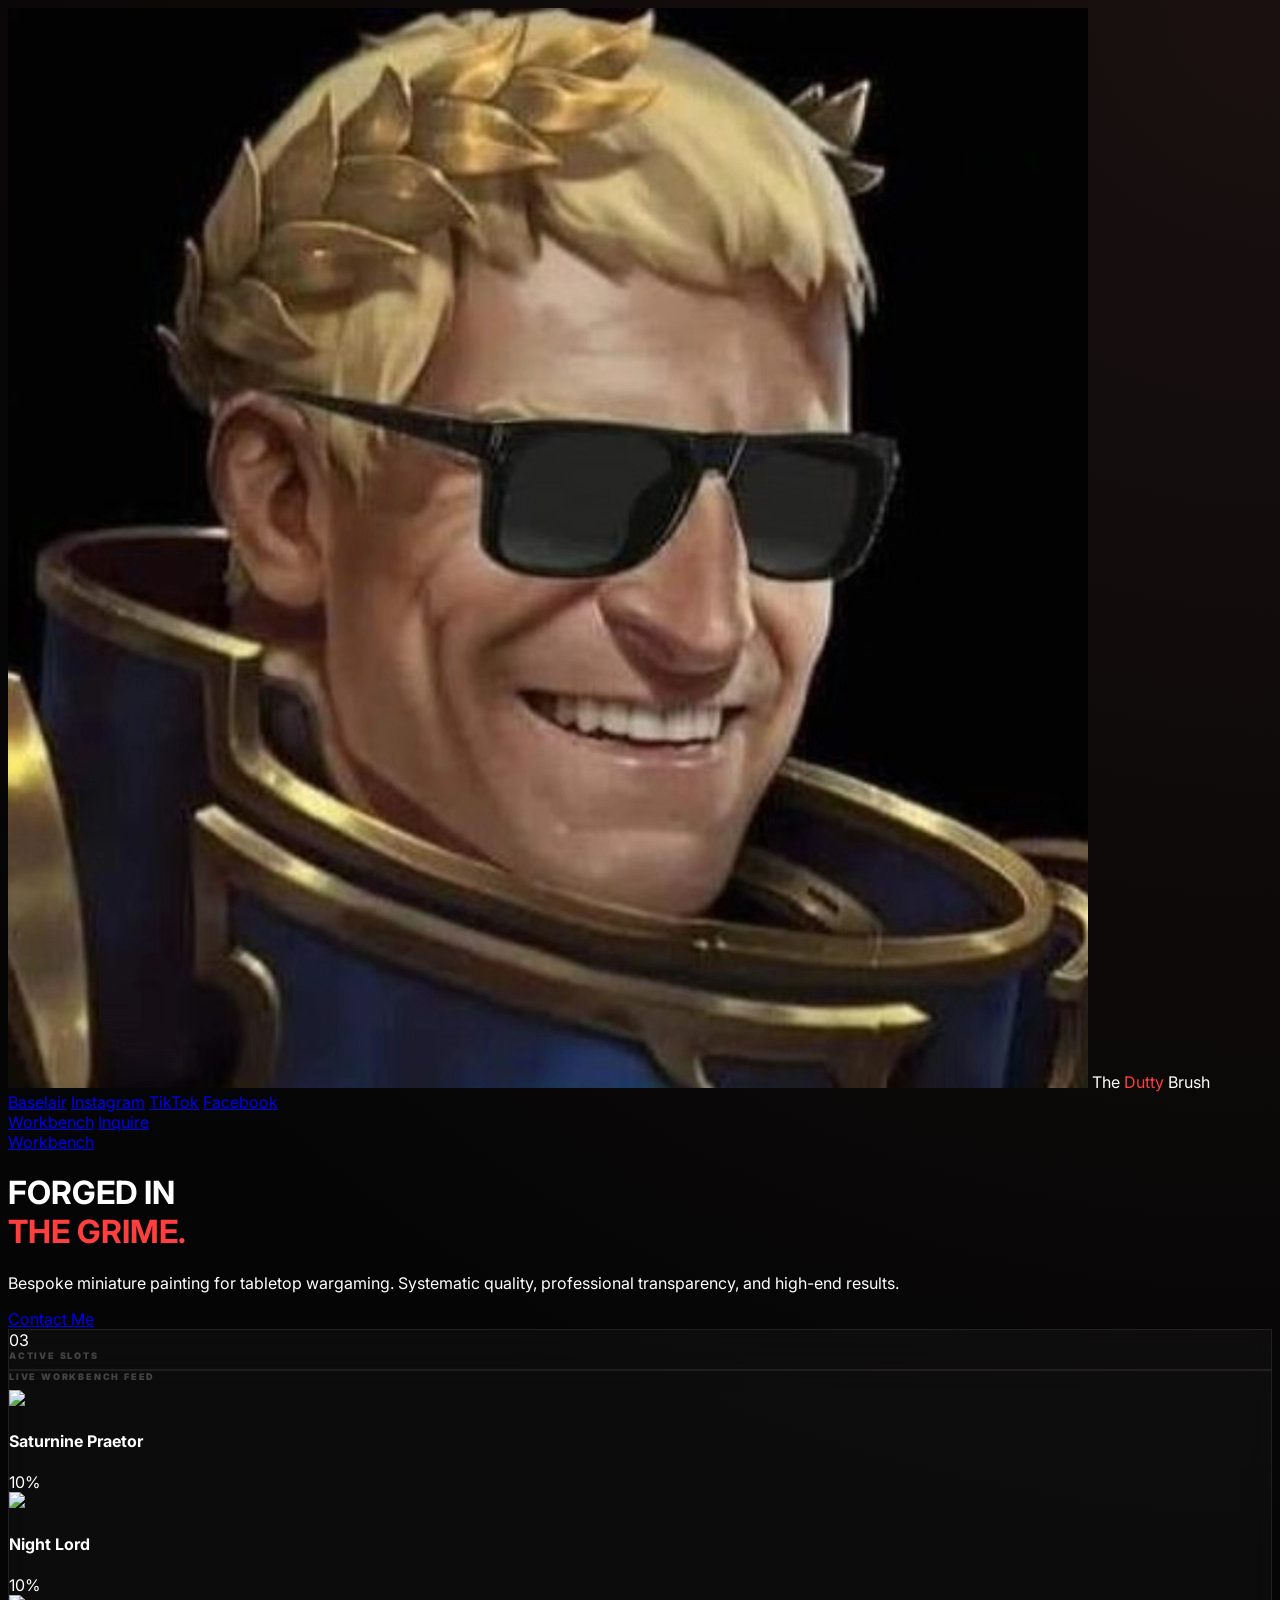
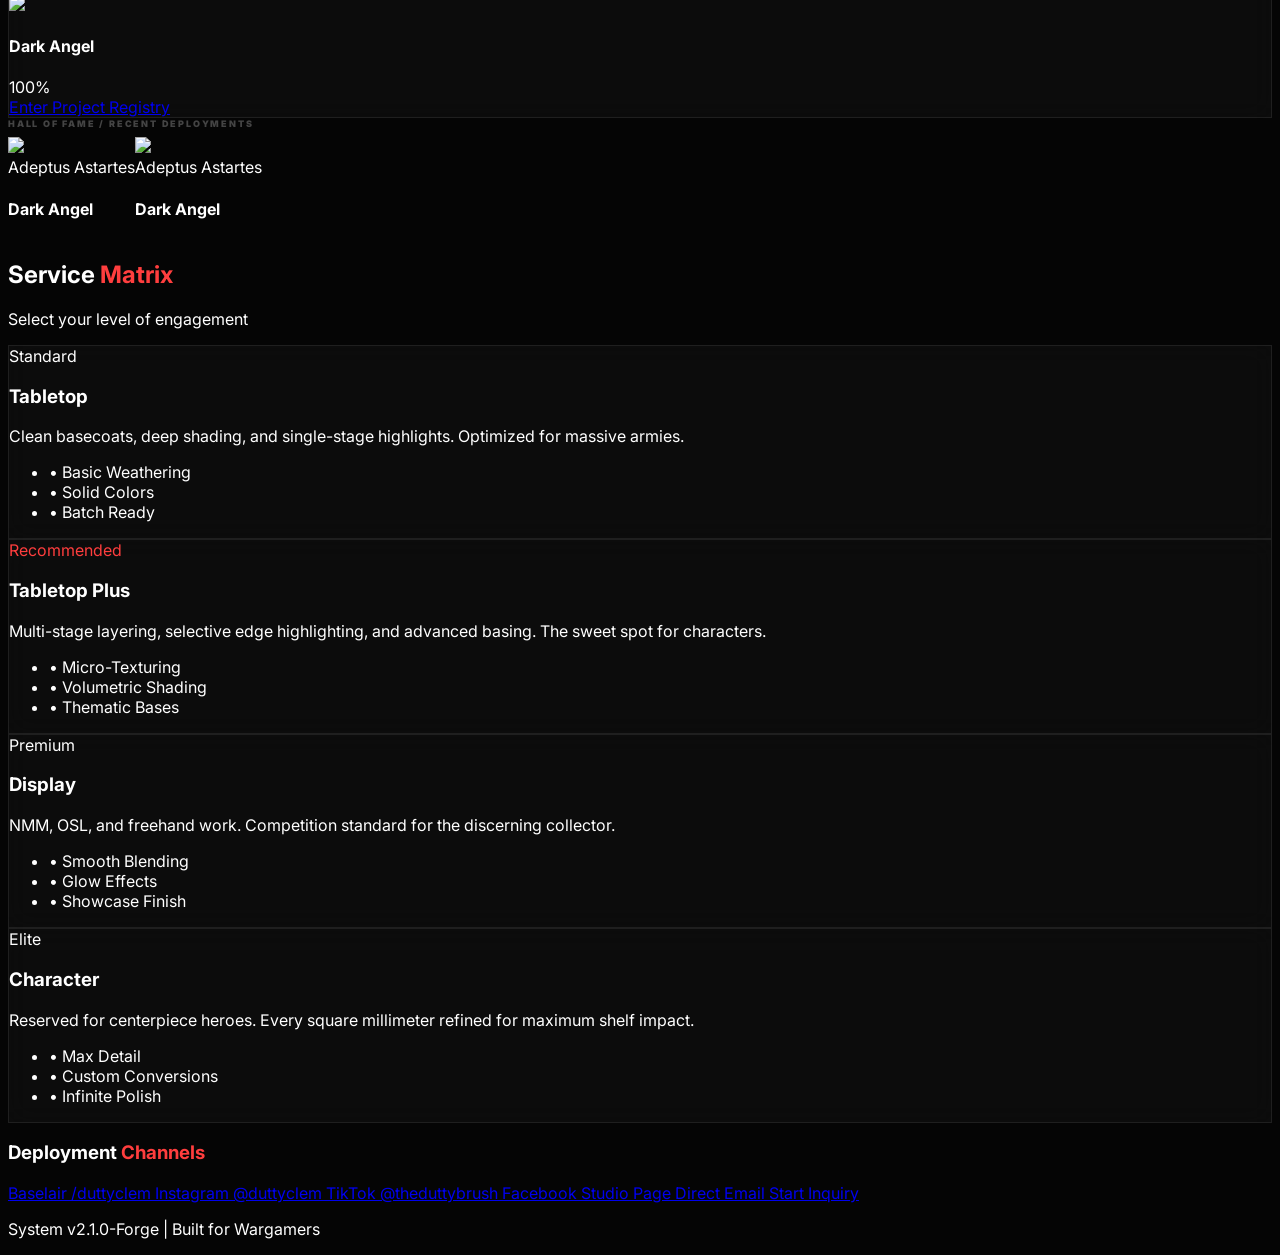
==== index.html @ 607a51dc "Update index.html" ====
<!DOCTYPE html>
<html lang="en">
<head>
    <meta charset="UTF-8">
    <meta name="viewport" content="width=device-width, initial-scale=1.0">
    <title>The Dutty Brush | Professional Miniature Painting</title>
    
    <link rel="icon" type="image/jpeg" href="avatar.jpg">
    <script src="https://cdn.tailwindcss.com"></script>
    <link href="https://fonts.googleapis.com/css2?family=Inter:wght@400;700;900&display=swap" rel="stylesheet">
    
    <style>
        body { font-family: 'Inter', sans-serif; background-color: #050505; color: #ffffff; overflow-x: hidden; scroll-behavior: smooth; }
        .hero-gradient { background: radial-gradient(circle at top right, #1a1010 0%, #050505 50%); }
        .accent-red { color: #ff3e3e; }
        .glass-card { background: rgba(255, 255, 255, 0.03); border: 1px solid rgba(255, 255, 255, 0.08); backdrop-filter: blur(12px); }
        
        @keyframes scroll { from { transform: translateX(0); } to { transform: translateX(-50%); } }
        .marquee-track { display: flex; width: max-content; animation: scroll 40s linear infinite; }
        .marquee-track:hover { animation-play-state: paused; }
        
        .tier-card { transition: all 0.3s cubic-bezier(0.4, 0, 0.2, 1); }
        .tier-card:hover { background: rgba(255, 62, 62, 0.05); border-color: rgba(255, 62, 62, 0.3); transform: translateY(-5px); }
        
        label { font-size: 9px; font-weight: 900; text-transform: uppercase; letter-spacing: 0.2em; color: #444; margin-bottom: 8px; display: block; }
    </style>
</head>
<body class="hero-gradient min-h-screen">

    <nav class="p-8 flex justify-between items-center max-w-7xl mx-auto">
        <div class="flex items-center gap-4">
            <img src="avatar.jpg" class="w-10 h-10 rounded-full border border-white/10" alt="Studio Logo">
            <span class="font-900 uppercase italic tracking-tighter text-xl">The <span class="accent-red">Dutty</span> Brush</span>
        </div>
        <div class="hidden lg:flex gap-6 items-center">
            <a href="https://thebaselair.com/duttyclem" target="_blank" class="text-[9px] font-900 uppercase tracking-widest text-zinc-400 hover:text-white transition">Baselair</a>
            <a href="https://instagram.com/duttyclem" target="_blank" class="text-[9px] font-900 uppercase tracking-widest text-zinc-400 hover:text-white transition">Instagram</a>
            <a href="https://tiktok.com/@theduttybrush" target="_blank" class="text-[9px] font-900 uppercase tracking-widest text-zinc-400 hover:text-white transition">TikTok</a>
            <a href="https://www.facebook.com/profile.php?id=61582895284714" target="_blank" class="text-[9px] font-900 uppercase tracking-widest text-zinc-400 hover:text-white transition">Facebook</a>
            <div class="h-4 w-[1px] bg-white/10 mx-2"></div>
            <a href="hobby.html" class="text-[10px] font-900 uppercase tracking-widest text-white hover:text-red-500 transition">Workbench</a>
            <a href="#contact" class="bg-white text-black px-5 py-2 rounded-full text-[10px] font-900 uppercase hover:bg-red-600 hover:text-white transition">Inquire</a>
        </div>
        <div class="lg:hidden">
             <a href="hobby.html" class="text-[10px] font-900 uppercase tracking-widest text-red-500">Workbench</a>
        </div>
    </nav>

    <header class="max-w-7xl mx-auto px-8 py-20 text-center md:text-left grid md:grid-cols-2 gap-12 items-center">
        <div>
            <h1 class="text-6xl md:text-8xl font-900 uppercase italic tracking-tighter leading-none mb-6">
                FORGED IN <br><span class="accent-red">THE GRIME.</span>
            </h1>
            <p class="text-zinc-500 max-w-md text-lg leading-relaxed mb-10">
                Bespoke miniature painting for tabletop wargaming. Systematic quality, professional transparency, and high-end results.
            </p>
            <div class="flex flex-wrap gap-4 justify-center md:justify-start">
                <a href="#contact" class="bg-red-600 text-white px-10 py-5 rounded-2xl font-900 uppercase tracking-widest text-xs shadow-2xl shadow-red-900/20 hover:scale-105 transition">Contact Me</a>
                <div class="glass-card px-8 py-5 rounded-2xl">
                    <span id="active-count" class="block text-2xl font-900 italic tracking-tighter">--</span>
                    <label class="mb-0">Active Slots</label>
                </div>
            </div>
        </div>
        
        <div class="glass-card p-1 rounded-[32px]">
            <div class="bg-[#0a0a0a] rounded-[30px] p-8">
                <div class="flex justify-between items-center mb-6">
                    <label>Live Workbench Feed</label>
                    <span class="w-2 h-2 rounded-full bg-red-600 animate-pulse"></span>
                </div>
                <div id="live-feed" class="space-y-6">
                    </div>
                <a href="hobby.html" class="block text-center mt-8 text-[9px] font-900 uppercase tracking-widest text-zinc-600 hover:text-white transition">Enter Project Registry</a>
            </div>
        </div>
    </header>

    <section class="py-20 border-y border-white/5 bg-black/20 overflow-hidden">
        <label class="text-center mb-10">Hall of Fame / Recent Deployments</label>
        <div class="marquee-container relative">
            <div id="marquee" class="marquee-track gap-6 px-3"></div>
        </div>
    </section>

    <section class="max-w-7xl mx-auto px-8 py-32">
        <div class="text-center mb-20">
            <h2 class="text-4xl font-900 uppercase italic tracking-tighter">Service <span class="accent-red">Matrix</span></h2>
            <p class="text-zinc-500 text-sm mt-2 uppercase tracking-widest">Select your level of engagement</p>
        </div>
        <div class="grid grid-cols-1 sm:grid-cols-2 lg:grid-cols-4 gap-6">
            <div class="glass-card p-8 rounded-[32px] tier-card border-white/5">
                <span class="text-[9px] font-900 uppercase text-zinc-500">Standard</span>
                <h3 class="text-2xl font-900 italic uppercase mb-4">Tabletop</h3>
                <p class="text-zinc-400 text-xs leading-relaxed mb-6">Clean basecoats, deep shading, and single-stage highlights. Optimized for massive armies.</p>
                <ul class="text-[10px] font-bold text-zinc-600 uppercase space-y-2">
                    <li>• Basic Weathering</li>
                    <li>• Solid Colors</li>
                    <li>• Batch Ready</li>
                </ul>
            </div>
            <div class="glass-card p-8 rounded-[32px] tier-card border-red-900/30">
                <span class="text-[9px] font-900 uppercase accent-red">Recommended</span>
                <h3 class="text-2xl font-900 italic uppercase mb-4">Tabletop Plus</h3>
                <p class="text-zinc-400 text-xs leading-relaxed mb-6">Multi-stage layering, selective edge highlighting, and advanced basing. The sweet spot for characters.</p>
                <ul class="text-[10px] font-bold text-zinc-300 uppercase space-y-2">
                    <li>• Micro-Texturing</li>
                    <li>• Volumetric Shading</li>
                    <li>• Thematic Bases</li>
                </ul>
            </div>
            <div class="glass-card p-8 rounded-[32px] tier-card border-white/5">
                <span class="text-[9px] font-900 uppercase text-zinc-500">Premium</span>
                <h3 class="text-2xl font-900 italic uppercase mb-4">Display</h3>
                <p class="text-zinc-400 text-xs leading-relaxed mb-6">NMM, OSL, and freehand work. Competition standard for the discerning collector.</p>
                <ul class="text-[10px] font-bold text-zinc-600 uppercase space-y-2">
                    <li>• Smooth Blending</li>
                    <li>• Glow Effects</li>
                    <li>• Showcase Finish</li>
                </ul>
            </div>
            <div class="glass-card p-8 rounded-[32px] tier-card border-white/5">
                <span class="text-[9px] font-900 uppercase text-zinc-500">Elite</span>
                <h3 class="text-2xl font-900 italic uppercase mb-4">Character</h3>
                <p class="text-zinc-400 text-xs leading-relaxed mb-6">Reserved for centerpiece heroes. Every square millimeter refined for maximum shelf impact.</p>
                <ul class="text-[10px] font-bold text-zinc-600 uppercase space-y-2">
                    <li>• Max Detail</li>
                    <li>• Custom Conversions</li>
                    <li>• Infinite Polish</li>
                </ul>
            </div>
        </div>
    </section>

    <footer id="contact" class="p-12 border-t border-white/5 text-center bg-black">
        <div class="max-w-4xl mx-auto">
            <h3 class="text-3xl font-900 uppercase italic tracking-tighter mb-12">Deployment <span class="accent-red">Channels</span></h3>
            
            <div class="grid grid-cols-2 md:grid-cols-5 gap-8 mb-16">
                <a href="https://thebaselair.com/duttyclem" target="_blank" class="group">
                    <span class="block text-[10px] font-black uppercase tracking-widest text-zinc-500 group-hover:text-white transition">Baselair</span>
                    <span class="block text-[8px] text-zinc-700 group-hover:text-red-500 transition">/duttyclem</span>
                </a>
                <a href="https://instagram.com/duttyclem" target="_blank" class="group">
                    <span class="block text-[10px] font-black uppercase tracking-widest text-zinc-500 group-hover:text-white transition">Instagram</span>
                    <span class="block text-[8px] text-zinc-700 group-hover:text-red-500 transition">@duttyclem</span>
                </a>
                <a href="https://tiktok.com/@theduttybrush" target="_blank" class="group">
                    <span class="block text-[10px] font-black uppercase tracking-widest text-zinc-500 group-hover:text-white transition">TikTok</span>
                    <span class="block text-[8px] text-zinc-700 group-hover:text-red-500 transition">@theduttybrush</span>
                </a>
                <a href="https://www.facebook.com/profile.php?id=61582895284714" target="_blank" class="group">
                    <span class="block text-[10px] font-black uppercase tracking-widest text-zinc-500 group-hover:text-white transition">Facebook</span>
                    <span class="block text-[8px] text-zinc-700 group-hover:text-red-500 transition">Studio Page</span>
                </a>
                <a href="mailto:info@theduttybrush.com" class="group">
                    <span class="block text-[10px] font-black uppercase tracking-widest text-zinc-500 group-hover:text-white transition">Direct Email</span>
                    <span class="block text-[8px] text-zinc-700 group-hover:text-red-500 transition">Start Inquiry</span>
                </a>
            </div>
            
            <p class="text-[9px] font-black uppercase tracking-[0.4em] text-zinc-800">System v2.1.0-Forge | Built for Wargamers</p>
        </div>
    </footer>

    <script>
        async function init() {
            try {
                const res = await fetch('data.json?v=' + Date.now());
                const data = await res.json();
                
                const active = data.filter(p => p.status !== 'archived').length;
                document.getElementById('active-count').innerText = active.toString().padStart(2, '0');
                
                const feedCont = document.getElementById('live-feed');
                feedCont.innerHTML = '';
                data.filter(p => p.status !== 'archived').slice(0, 3).forEach(p => {
                    feedCont.innerHTML += `
                        <div class="flex gap-4 group cursor-pointer" onclick="window.location.href='hobby.html?project=${encodeURIComponent(p.title || p.name)}'">
                            <img src="${p.thumbnail}" class="w-16 h-16 object-cover rounded-xl border border-white/10 group-hover:border-red-600 transition">
                            <div class="flex-grow pt-1">
                                <div class="flex justify-between items-end">
                                    <h4 class="text-[11px] font-900 uppercase italic tracking-wider">${p.title || p.name}</h4>
                                    <span class="text-[9px] font-black text-zinc-600">${p.progress}%</span>
                                </div>
                                <div class="w-full h-[2px] bg-white/5 mt-3 rounded-full overflow-hidden">
                                    <div class="h-full bg-red-600" style="width: ${p.progress}%"></div>
                                </div>
                            </div>
                        </div>`;
                });

                const marquee = document.getElementById('marquee');
                const hallOfFame = data.filter(p => p.status === 'archived' || p.progress === 100);
                const list = [...hallOfFame, ...hallOfFame];
                list.forEach(p => {
                    marquee.innerHTML += `
                        <div class="w-64 h-80 relative rounded-3xl overflow-hidden group border border-white/5">
                            <img src="${p.thumbnail}" class="w-full h-full object-cover opacity-60 group-hover:opacity-100 transition duration-500 group-hover:scale-110">
                            <div class="absolute bottom-0 left-0 right-0 p-6 bg-gradient-to-t from-black to-transparent">
                                <span class="text-[8px] font-black uppercase tracking-widest text-red-500">${p.faction}</span>
                                <h4 class="text-sm font-900 uppercase italic leading-tight">${p.title || p.name}</h4>
                            </div>
                        </div>`;
                });
            } catch (err) { console.error(err); }
        }
        init();
    </script>
</body>
</html>
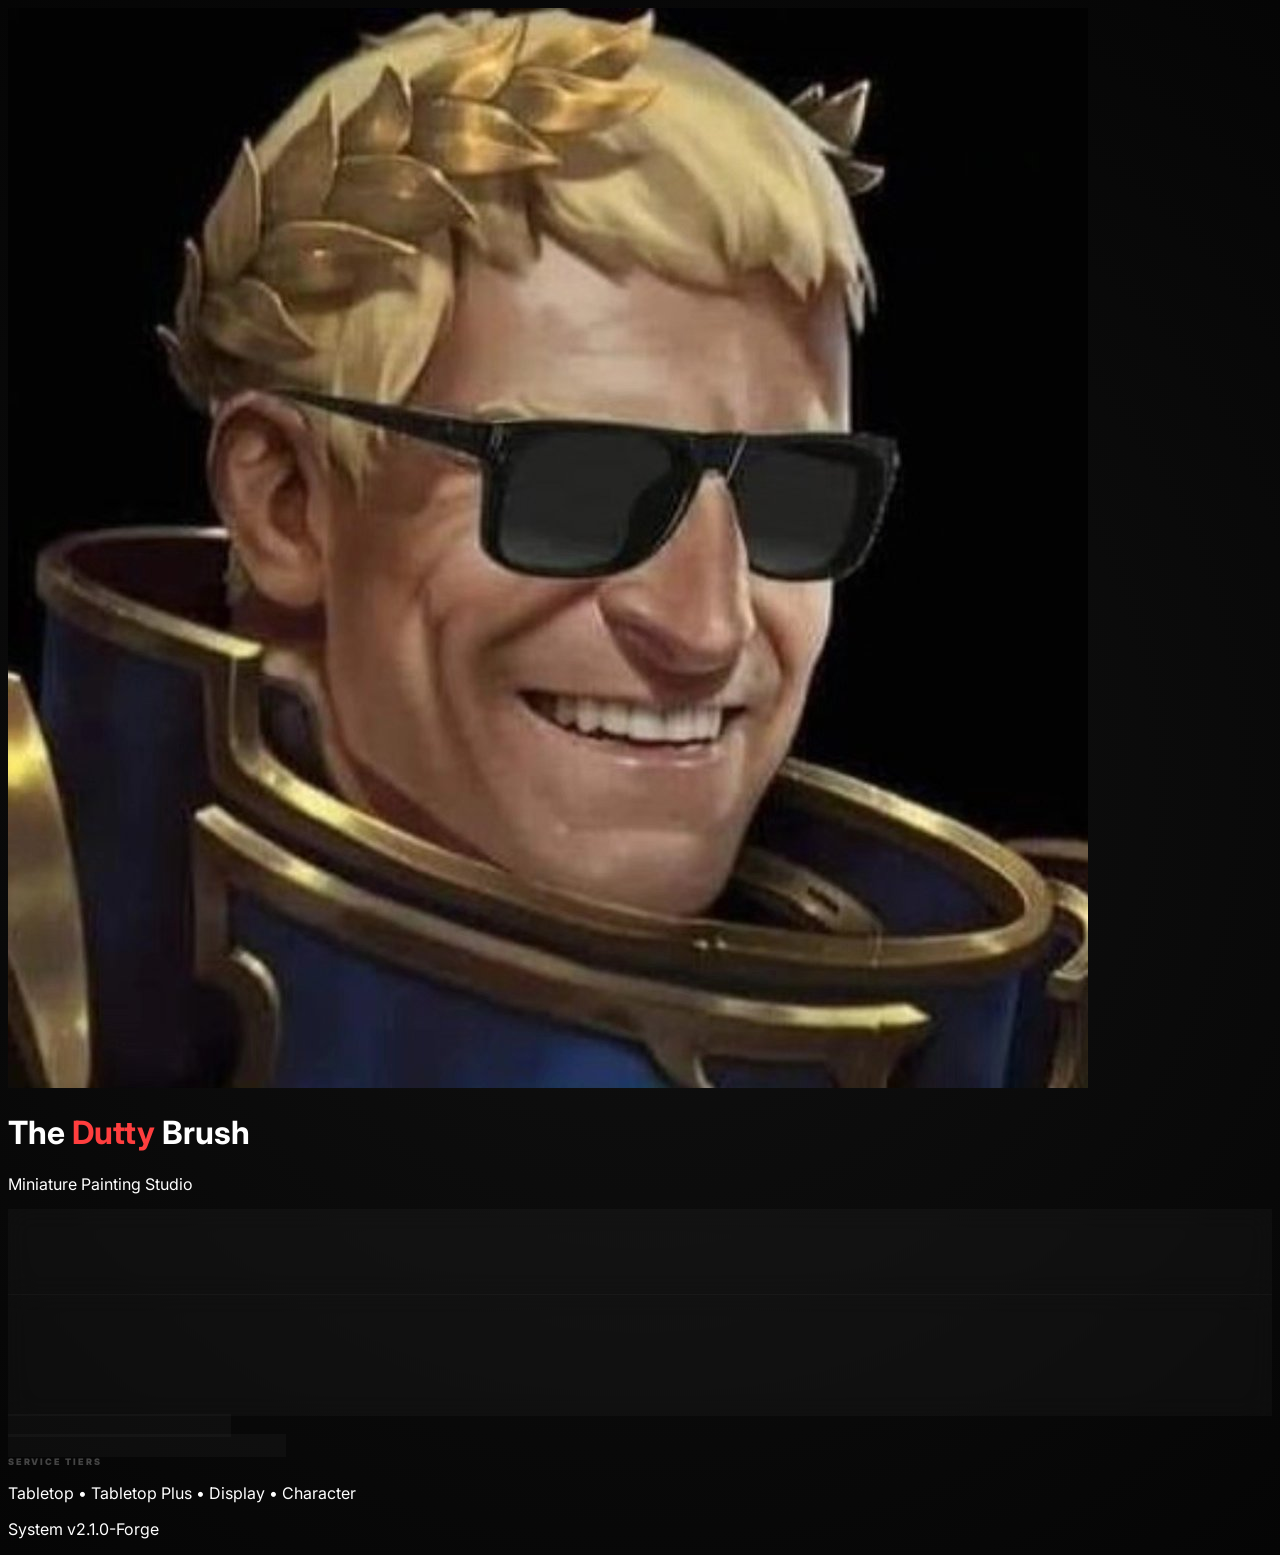
==== commit 88551b93: "Update index.html" ====
--- a/index.html
+++ b/index.html
@@ -10,157 +10,76 @@
     <link href="https://fonts.googleapis.com/css2?family=Inter:wght@400;700;900&display=swap" rel="stylesheet">
     
     <style>
-        body { font-family: 'Inter', sans-serif; background-color: #050505; color: #ffffff; overflow-x: hidden; scroll-behavior: smooth; }
-        .hero-gradient { background: radial-gradient(circle at top right, #1a1010 0%, #050505 50%); }
+        body { font-family: 'Inter', sans-serif; background-color: #050505; color: #ffffff; }
+        .hero-gradient { background: radial-gradient(circle at center, #111111 0%, #050505 100%); }
+        .glass-card { background: rgba(255, 255, 255, 0.03); border: 1px solid rgba(255, 255, 255, 0.08); backdrop-filter: blur(12px); transition: all 0.3s ease; }
+        .glass-card:hover { border-color: rgba(255, 62, 62, 0.4); background: rgba(255, 255, 255, 0.05); }
         .accent-red { color: #ff3e3e; }
-        .glass-card { background: rgba(255, 255, 255, 0.03); border: 1px solid rgba(255, 255, 255, 0.08); backdrop-filter: blur(12px); }
-        
-        @keyframes scroll { from { transform: translateX(0); } to { transform: translateX(-50%); } }
-        .marquee-track { display: flex; width: max-content; animation: scroll 40s linear infinite; }
-        .marquee-track:hover { animation-play-state: paused; }
-        
-        .tier-card { transition: all 0.3s cubic-bezier(0.4, 0, 0.2, 1); }
-        .tier-card:hover { background: rgba(255, 62, 62, 0.05); border-color: rgba(255, 62, 62, 0.3); transform: translateY(-5px); }
-        
         label { font-size: 9px; font-weight: 900; text-transform: uppercase; letter-spacing: 0.2em; color: #444; margin-bottom: 8px; display: block; }
     </style>
 </head>
-<body class="hero-gradient min-h-screen">
+<body class="hero-gradient min-h-screen flex flex-col items-center p-6 py-12">
 
-    <nav class="p-8 flex justify-between items-center max-w-7xl mx-auto">
-        <div class="flex items-center gap-4">
-            <img src="avatar.jpg" class="w-10 h-10 rounded-full border border-white/10" alt="Studio Logo">
-            <span class="font-900 uppercase italic tracking-tighter text-xl">The <span class="accent-red">Dutty</span> Brush</span>
-        </div>
-        <div class="hidden lg:flex gap-6 items-center">
-            <a href="https://thebaselair.com/duttyclem" target="_blank" class="text-[9px] font-900 uppercase tracking-widest text-zinc-400 hover:text-white transition">Baselair</a>
-            <a href="https://instagram.com/duttyclem" target="_blank" class="text-[9px] font-900 uppercase tracking-widest text-zinc-400 hover:text-white transition">Instagram</a>
-            <a href="https://tiktok.com/@theduttybrush" target="_blank" class="text-[9px] font-900 uppercase tracking-widest text-zinc-400 hover:text-white transition">TikTok</a>
-            <a href="https://www.facebook.com/profile.php?id=61582895284714" target="_blank" class="text-[9px] font-900 uppercase tracking-widest text-zinc-400 hover:text-white transition">Facebook</a>
-            <div class="h-4 w-[1px] bg-white/10 mx-2"></div>
-            <a href="hobby.html" class="text-[10px] font-900 uppercase tracking-widest text-white hover:text-red-500 transition">Workbench</a>
-            <a href="#contact" class="bg-white text-black px-5 py-2 rounded-full text-[10px] font-900 uppercase hover:bg-red-600 hover:text-white transition">Inquire</a>
-        </div>
-        <div class="lg:hidden">
-             <a href="hobby.html" class="text-[10px] font-900 uppercase tracking-widest text-red-500">Workbench</a>
-        </div>
-    </nav>
+    <div class="text-center mb-10">
+        <img src="avatar.jpg" class="w-24 h-24 rounded-full border-2 border-white/10 mx-auto mb-4" alt="Studio Logo">
+        <h1 class="text-3xl font-900 uppercase italic tracking-tighter">The <span class="accent-red">Dutty</span> Brush</h1>
+        <p class="text-zinc-500 text-xs uppercase tracking-[0.3em] mt-2">Miniature Painting Studio</p>
+    </div>
 
-    <header class="max-w-7xl mx-auto px-8 py-20 text-center md:text-left grid md:grid-cols-2 gap-12 items-center">
-        <div>
-            <h1 class="text-6xl md:text-8xl font-900 uppercase italic tracking-tighter leading-none mb-6">
-                FORGED IN <br><span class="accent-red">THE GRIME.</span>
-            </h1>
-            <p class="text-zinc-500 max-w-md text-lg leading-relaxed mb-10">
-                Bespoke miniature painting for tabletop wargaming. Systematic quality, professional transparency, and high-end results.
-            </p>
-            <div class="flex flex-wrap gap-4 justify-center md:justify-start">
-                <a href="#contact" class="bg-red-600 text-white px-10 py-5 rounded-2xl font-900 uppercase tracking-widest text-xs shadow-2xl shadow-red-900/20 hover:scale-105 transition">Contact Me</a>
-                <div class="glass-card px-8 py-5 rounded-2xl">
-                    <span id="active-count" class="block text-2xl font-900 italic tracking-tighter">--</span>
-                    <label class="mb-0">Active Slots</label>
-                </div>
+    <div class="w-full max-w-[450px] space-y-4">
+        
+        <div class="glass-card p-6 rounded-3xl flex justify-between items-center">
+            <div>
+                <label class="mb-0">Current Studio Capacity</label>
+                <p class="text-xs text-zinc-500 uppercase font-bold">Commission Slots Available</p>
+            </div>
+            <div class="text-right">
+                <span id="active-count" class="text-3xl font-900 italic accent-red">--</span>
             </div>
         </div>
+
+        <div id="live-workbench" class="glass-card p-6 rounded-3xl hidden">
+            <div class="flex justify-between items-center mb-4">
+                <label class="mb-0">Live Workbench</label>
+                <span class="flex h-2 w-2 rounded-full bg-red-600 animate-pulse"></span>
+            </div>
+            <div id="feed-container" class="space-y-4">
+                </div>
+            <a href="hobby.html" class="block text-center mt-4 text-[9px] font-900 uppercase tracking-widest text-zinc-600 hover:text-white transition">View Full Registry</a>
+        </div>
+
+        <a href="mailto:info@theduttybrush.com" class="block glass-card p-5 rounded-2xl text-center font-900 uppercase italic tracking-widest text-sm hover:scale-[1.02]">
+            Contact Me
+        </a>
         
-        <div class="glass-card p-1 rounded-[32px]">
-            <div class="bg-[#0a0a0a] rounded-[30px] p-8">
-                <div class="flex justify-between items-center mb-6">
-                    <label>Live Workbench Feed</label>
-                    <span class="w-2 h-2 rounded-full bg-red-600 animate-pulse"></span>
-                </div>
-                <div id="live-feed" class="space-y-6">
-                    </div>
-                <a href="hobby.html" class="block text-center mt-8 text-[9px] font-900 uppercase tracking-widest text-zinc-600 hover:text-white transition">Enter Project Registry</a>
-            </div>
+        <a href="hobby.html" class="block glass-card p-5 rounded-2xl text-center font-900 uppercase italic tracking-widest text-sm border-white/20 hover:scale-[1.02]">
+            Enter Workbench
+        </a>
+
+        <div class="grid grid-cols-2 gap-4">
+            <a href="https://thebaselair.com/duttyclem" target="_blank" class="glass-card p-4 rounded-2xl text-center">
+                <span class="block text-[10px] font-900 uppercase tracking-widest">Baselair</span>
+            </a>
+            <a href="https://instagram.com/duttyclem" target="_blank" class="glass-card p-4 rounded-2xl text-center">
+                <span class="block text-[10px] font-900 uppercase tracking-widest">Instagram</span>
+            </a>
+            <a href="https://tiktok.com/@theduttybrush" target="_blank" class="glass-card p-4 rounded-2xl text-center">
+                <span class="block text-[10px] font-900 uppercase tracking-widest">TikTok</span>
+            </a>
+            <a href="https://www.facebook.com/profile.php?id=61582895284714" target="_blank" class="glass-card p-4 rounded-2xl text-center">
+                <span class="block text-[10px] font-900 uppercase tracking-widest">Facebook</span>
+            </a>
         </div>
-    </header>
 
-    <section class="py-20 border-y border-white/5 bg-black/20 overflow-hidden">
-        <label class="text-center mb-10">Hall of Fame / Recent Deployments</label>
-        <div class="marquee-container relative">
-            <div id="marquee" class="marquee-track gap-6 px-3"></div>
+        <div class="pt-8 text-center">
+            <label>Service Tiers</label>
+            <p class="text-[10px] text-zinc-600 font-bold uppercase tracking-widest">Tabletop • Tabletop Plus • Display • Character</p>
         </div>
-    </section>
 
-    <section class="max-w-7xl mx-auto px-8 py-32">
-        <div class="text-center mb-20">
-            <h2 class="text-4xl font-900 uppercase italic tracking-tighter">Service <span class="accent-red">Matrix</span></h2>
-            <p class="text-zinc-500 text-sm mt-2 uppercase tracking-widest">Select your level of engagement</p>
-        </div>
-        <div class="grid grid-cols-1 sm:grid-cols-2 lg:grid-cols-4 gap-6">
-            <div class="glass-card p-8 rounded-[32px] tier-card border-white/5">
-                <span class="text-[9px] font-900 uppercase text-zinc-500">Standard</span>
-                <h3 class="text-2xl font-900 italic uppercase mb-4">Tabletop</h3>
-                <p class="text-zinc-400 text-xs leading-relaxed mb-6">Clean basecoats, deep shading, and single-stage highlights. Optimized for massive armies.</p>
-                <ul class="text-[10px] font-bold text-zinc-600 uppercase space-y-2">
-                    <li>• Basic Weathering</li>
-                    <li>• Solid Colors</li>
-                    <li>• Batch Ready</li>
-                </ul>
-            </div>
-            <div class="glass-card p-8 rounded-[32px] tier-card border-red-900/30">
-                <span class="text-[9px] font-900 uppercase accent-red">Recommended</span>
-                <h3 class="text-2xl font-900 italic uppercase mb-4">Tabletop Plus</h3>
-                <p class="text-zinc-400 text-xs leading-relaxed mb-6">Multi-stage layering, selective edge highlighting, and advanced basing. The sweet spot for characters.</p>
-                <ul class="text-[10px] font-bold text-zinc-300 uppercase space-y-2">
-                    <li>• Micro-Texturing</li>
-                    <li>• Volumetric Shading</li>
-                    <li>• Thematic Bases</li>
-                </ul>
-            </div>
-            <div class="glass-card p-8 rounded-[32px] tier-card border-white/5">
-                <span class="text-[9px] font-900 uppercase text-zinc-500">Premium</span>
-                <h3 class="text-2xl font-900 italic uppercase mb-4">Display</h3>
-                <p class="text-zinc-400 text-xs leading-relaxed mb-6">NMM, OSL, and freehand work. Competition standard for the discerning collector.</p>
-                <ul class="text-[10px] font-bold text-zinc-600 uppercase space-y-2">
-                    <li>• Smooth Blending</li>
-                    <li>• Glow Effects</li>
-                    <li>• Showcase Finish</li>
-                </ul>
-            </div>
-            <div class="glass-card p-8 rounded-[32px] tier-card border-white/5">
-                <span class="text-[9px] font-900 uppercase text-zinc-500">Elite</span>
-                <h3 class="text-2xl font-900 italic uppercase mb-4">Character</h3>
-                <p class="text-zinc-400 text-xs leading-relaxed mb-6">Reserved for centerpiece heroes. Every square millimeter refined for maximum shelf impact.</p>
-                <ul class="text-[10px] font-bold text-zinc-600 uppercase space-y-2">
-                    <li>• Max Detail</li>
-                    <li>• Custom Conversions</li>
-                    <li>• Infinite Polish</li>
-                </ul>
-            </div>
-        </div>
-    </section>
+    </div>
 
-    <footer id="contact" class="p-12 border-t border-white/5 text-center bg-black">
-        <div class="max-w-4xl mx-auto">
-            <h3 class="text-3xl font-900 uppercase italic tracking-tighter mb-12">Deployment <span class="accent-red">Channels</span></h3>
-            
-            <div class="grid grid-cols-2 md:grid-cols-5 gap-8 mb-16">
-                <a href="https://thebaselair.com/duttyclem" target="_blank" class="group">
-                    <span class="block text-[10px] font-black uppercase tracking-widest text-zinc-500 group-hover:text-white transition">Baselair</span>
-                    <span class="block text-[8px] text-zinc-700 group-hover:text-red-500 transition">/duttyclem</span>
-                </a>
-                <a href="https://instagram.com/duttyclem" target="_blank" class="group">
-                    <span class="block text-[10px] font-black uppercase tracking-widest text-zinc-500 group-hover:text-white transition">Instagram</span>
-                    <span class="block text-[8px] text-zinc-700 group-hover:text-red-500 transition">@duttyclem</span>
-                </a>
-                <a href="https://tiktok.com/@theduttybrush" target="_blank" class="group">
-                    <span class="block text-[10px] font-black uppercase tracking-widest text-zinc-500 group-hover:text-white transition">TikTok</span>
-                    <span class="block text-[8px] text-zinc-700 group-hover:text-red-500 transition">@theduttybrush</span>
-                </a>
-                <a href="https://www.facebook.com/profile.php?id=61582895284714" target="_blank" class="group">
-                    <span class="block text-[10px] font-black uppercase tracking-widest text-zinc-500 group-hover:text-white transition">Facebook</span>
-                    <span class="block text-[8px] text-zinc-700 group-hover:text-red-500 transition">Studio Page</span>
-                </a>
-                <a href="mailto:info@theduttybrush.com" class="group">
-                    <span class="block text-[10px] font-black uppercase tracking-widest text-zinc-500 group-hover:text-white transition">Direct Email</span>
-                    <span class="block text-[8px] text-zinc-700 group-hover:text-red-500 transition">Start Inquiry</span>
-                </a>
-            </div>
-            
-            <p class="text-[9px] font-black uppercase tracking-[0.4em] text-zinc-800">System v2.1.0-Forge | Built for Wargamers</p>
-        </div>
+    <footer class="mt-20 text-center">
+        <p class="text-[9px] font-black uppercase tracking-[0.4em] text-zinc-800">System v2.1.0-Forge</p>
     </footer>
 
     <script>
@@ -169,40 +88,33 @@
                 const res = await fetch('data.json?v=' + Date.now());
                 const data = await res.json();
                 
+                // Count active slots (projects not archived)
                 const active = data.filter(p => p.status !== 'archived').length;
                 document.getElementById('active-count').innerText = active.toString().padStart(2, '0');
                 
-                const feedCont = document.getElementById('live-feed');
-                feedCont.innerHTML = '';
-                data.filter(p => p.status !== 'archived').slice(0, 3).forEach(p => {
-                    feedCont.innerHTML += `
-                        <div class="flex gap-4 group cursor-pointer" onclick="window.location.href='hobby.html?project=${encodeURIComponent(p.title || p.name)}'">
-                            <img src="${p.thumbnail}" class="w-16 h-16 object-cover rounded-xl border border-white/10 group-hover:border-red-600 transition">
-                            <div class="flex-grow pt-1">
-                                <div class="flex justify-between items-end">
-                                    <h4 class="text-[11px] font-900 uppercase italic tracking-wider">${p.title || p.name}</h4>
-                                    <span class="text-[9px] font-black text-zinc-600">${p.progress}%</span>
-                                </div>
-                                <div class="w-full h-[2px] bg-white/5 mt-3 rounded-full overflow-hidden">
-                                    <div class="h-full bg-red-600" style="width: ${p.progress}%"></div>
+                // Live Feed
+                const activeProjects = data.filter(p => p.status !== 'archived' && p.progress < 100).slice(0, 2);
+                if(activeProjects.length > 0) {
+                    const feedCont = document.getElementById('feed-container');
+                    document.getElementById('live-workbench').classList.remove('hidden');
+                    feedCont.innerHTML = '';
+                    activeProjects.forEach(p => {
+                        feedCont.innerHTML += `
+                            <div class="flex items-center gap-4">
+                                <img src="${p.thumbnail}" class="w-12 h-12 rounded-lg object-cover border border-white/10">
+                                <div class="flex-grow">
+                                    <div class="flex justify-between mb-1">
+                                        <span class="text-[10px] font-900 uppercase italic">${p.title || p.name}</span>
+                                        <span class="text-[9px] font-black text-zinc-600">${p.progress}%</span>
+                                    </div>
+                                    <div class="w-full h-[2px] bg-white/5 rounded-full overflow-hidden">
+                                        <div class="bg-red-600 h-full" style="width: ${p.progress}%"></div>
+                                    </div>
                                 </div>
                             </div>
-                        </div>`;
-                });
-
-                const marquee = document.getElementById('marquee');
-                const hallOfFame = data.filter(p => p.status === 'archived' || p.progress === 100);
-                const list = [...hallOfFame, ...hallOfFame];
-                list.forEach(p => {
-                    marquee.innerHTML += `
-                        <div class="w-64 h-80 relative rounded-3xl overflow-hidden group border border-white/5">
-                            <img src="${p.thumbnail}" class="w-full h-full object-cover opacity-60 group-hover:opacity-100 transition duration-500 group-hover:scale-110">
-                            <div class="absolute bottom-0 left-0 right-0 p-6 bg-gradient-to-t from-black to-transparent">
-                                <span class="text-[8px] font-black uppercase tracking-widest text-red-500">${p.faction}</span>
-                                <h4 class="text-sm font-900 uppercase italic leading-tight">${p.title || p.name}</h4>
-                            </div>
-                        </div>`;
-                });
+                        `;
+                    });
+                }
             } catch (err) { console.error(err); }
         }
         init();
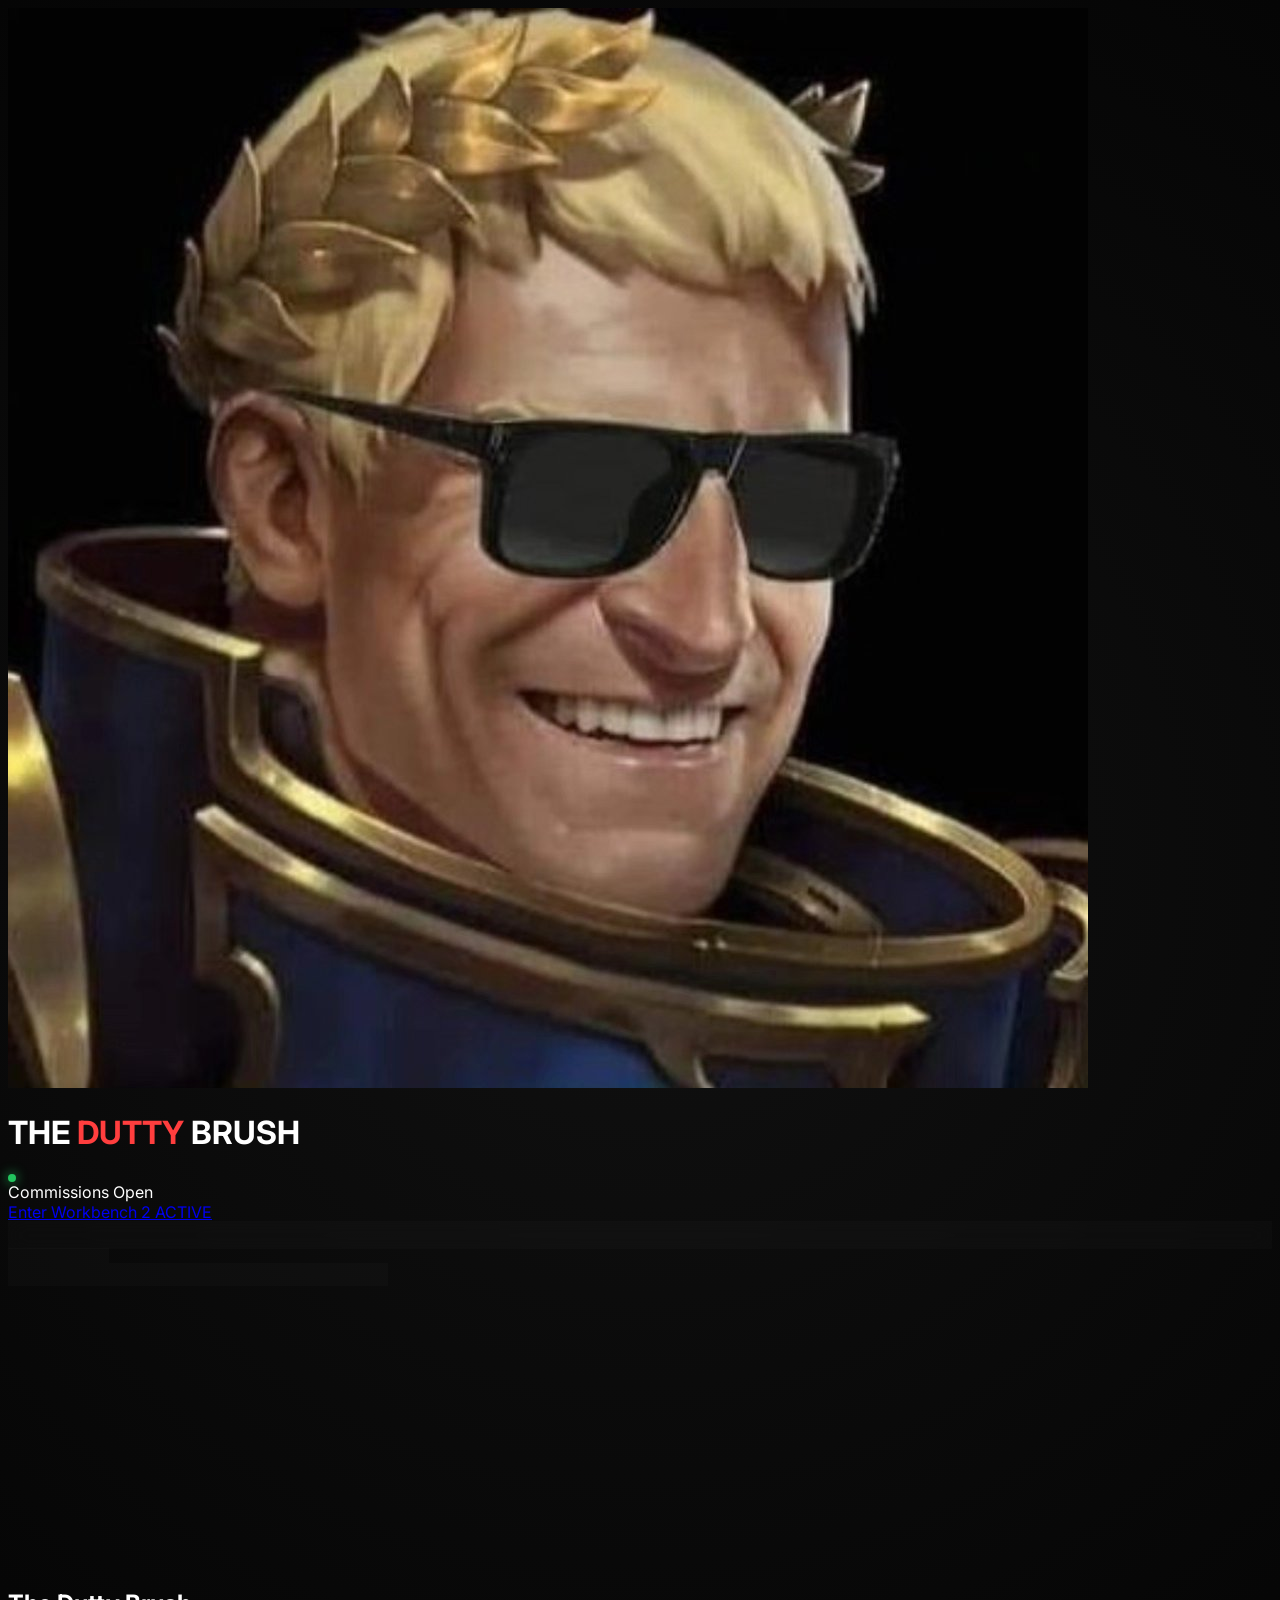
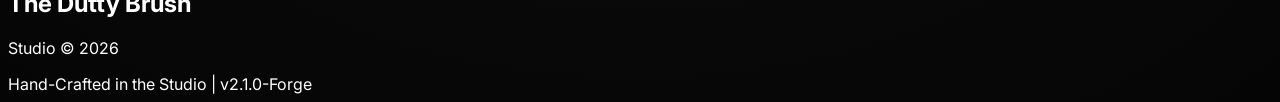
==== commit 3b0deba3: "Update index.html" ====
--- a/index.html
+++ b/index.html
@@ -3,121 +3,186 @@
 <head>
     <meta charset="UTF-8">
     <meta name="viewport" content="width=device-width, initial-scale=1.0">
-    <title>The Dutty Brush | Professional Miniature Painting</title>
+    <title>The Dutty Brush | Studio</title>
     
     <link rel="icon" type="image/jpeg" href="avatar.jpg">
+    <link rel="apple-touch-icon" href="avatar.jpg">
+
     <script src="https://cdn.tailwindcss.com"></script>
     <link href="https://fonts.googleapis.com/css2?family=Inter:wght@400;700;900&display=swap" rel="stylesheet">
-    
     <style>
         body { font-family: 'Inter', sans-serif; background-color: #050505; color: #ffffff; }
         .hero-gradient { background: radial-gradient(circle at center, #111111 0%, #050505 100%); }
-        .glass-card { background: rgba(255, 255, 255, 0.03); border: 1px solid rgba(255, 255, 255, 0.08); backdrop-filter: blur(12px); transition: all 0.3s ease; }
-        .glass-card:hover { border-color: rgba(255, 62, 62, 0.4); background: rgba(255, 255, 255, 0.05); }
+        .glass-card { background: rgba(255, 255, 255, 0.02); border: 1px solid rgba(255, 255, 255, 0.05); backdrop-filter: blur(10px); }
         .accent-red { color: #ff3e3e; }
-        label { font-size: 9px; font-weight: 900; text-transform: uppercase; letter-spacing: 0.2em; color: #444; margin-bottom: 8px; display: block; }
+        .progress-glow { box-shadow: 0 0 15px rgba(220, 38, 38, 0.4); }
+        
+        .glow-dot { width: 8px; height: 8px; background-color: #22c55e; border-radius: 50%; box-shadow: 0 0 12px #22c55e; animation: pulse 2s infinite; }
+        @keyframes pulse { 
+            0% { opacity: 1; transform: scale(1); } 
+            50% { opacity: 0.5; transform: scale(1.2); } 
+            100% { opacity: 1; transform: scale(1); } 
+        }
+
+        #toast { visibility: hidden; min-width: 180px; background-color: #ff3e3e; color: #fff; text-align: center; border-radius: 8px; padding: 10px; position: fixed; z-index: 100; bottom: 30px; left: 50%; transform: translateX(-50%); font-size: 9px; font-weight: 900; text-transform: uppercase; letter-spacing: 0.1em; }
+        #toast.show { visibility: visible; animation: fadein 0.5s, fadeout 0.5s 2.5s; }
+        @keyframes fadein { from {bottom: 0; opacity: 0;} to {bottom: 30px; opacity: 1;} }
+        @keyframes fadeout { from {bottom: 30px; opacity: 1;} to {bottom: 0; opacity: 0;} }
     </style>
 </head>
-<body class="hero-gradient min-h-screen flex flex-col items-center p-6 py-12">
+<body class="hero-gradient min-h-screen flex flex-col items-center p-6 pt-12 md:pt-24">
 
-    <div class="text-center mb-10">
-        <img src="avatar.jpg" class="w-24 h-24 rounded-full border-2 border-white/10 mx-auto mb-4" alt="Studio Logo">
-        <h1 class="text-3xl font-900 uppercase italic tracking-tighter">The <span class="accent-red">Dutty</span> Brush</h1>
-        <p class="text-zinc-500 text-xs uppercase tracking-[0.3em] mt-2">Miniature Painting Studio</p>
-    </div>
+    <div id="toast">Email Copied to Clipboard</div>
 
-    <div class="w-full max-w-[450px] space-y-4">
-        
-        <div class="glass-card p-6 rounded-3xl flex justify-between items-center">
-            <div>
-                <label class="mb-0">Current Studio Capacity</label>
-                <p class="text-xs text-zinc-500 uppercase font-bold">Commission Slots Available</p>
-            </div>
-            <div class="text-right">
-                <span id="active-count" class="text-3xl font-900 italic accent-red">--</span>
+    <main class="max-w-md w-full text-center space-y-8 mb-20">
+        <div class="space-y-5">
+            <img src="avatar.jpg" alt="The Dutty Brush" class="w-24 h-24 rounded-full mx-auto border border-white/10 shadow-2xl object-cover hover:scale-105 transition-transform duration-500">
+            <h1 class="text-4xl font-900 uppercase italic tracking-tighter leading-none">THE <span class="accent-red">DUTTY</span> BRUSH</h1>
+            
+            <div class="flex items-center justify-center gap-3 group transition py-1">
+                <div class="glow-dot"></div>
+                <span class="text-[10px] font-black uppercase tracking-[0.3em] text-white">Commissions Open</span>
             </div>
         </div>
 
-        <div id="live-workbench" class="glass-card p-6 rounded-3xl hidden">
-            <div class="flex justify-between items-center mb-4">
-                <label class="mb-0">Live Workbench</label>
-                <span class="flex h-2 w-2 rounded-full bg-red-600 animate-pulse"></span>
+        <div class="flex flex-col gap-3">
+            <a href="hobby.html" class="relative bg-white text-black py-6 rounded-xl text-[11px] font-900 uppercase tracking-[0.3em] hover:bg-red-600 hover:text-white transition-all block shadow-lg group">
+                Enter Workbench
+                <span id="workbench-count" class="absolute -top-2 -right-2 bg-red-600 text-white text-[8px] font-black px-2 py-1 rounded border-2 border-[#050505] hidden">0 ACTIVE</span>
+            </a>
+
+            <div class="glass-card rounded-xl flex items-center overflow-hidden">
+                <a href="mailto:commissions@theduttybrush.com?subject=Commission Inquiry - [Project Name]&body=COMMISSION DETAILS%0D%0A------------------------%0D%0AFaction/Game: %0D%0AUnit Name/Description: %0D%0AUnit Count: %0D%0A%0D%0AMINI SIZE%0D%0A(e.g. Infantry 28-32mm, Cavalry/Large 40-60mm, Monster/Vehicle 80mm+): %0D%0A%0D%0AQUALITY STANDARD%0D%0A(Tabletop / Tabletop Plus / Display / Character): %0D%0A%0D%0AADDITIONAL INFO%0D%0A- Assembly Required? (Yes/No): %0D%0A- Specific Color Scheme/Lore: %0D%0A- Specific Basing Style: %0D%0A- Deadline (if any): " class="flex-1 py-4 px-6 flex items-center justify-between hover:bg-white/5 transition group text-left">
+                    <span class="text-[10px] font-bold uppercase tracking-widest">Contact Me</span>
+                    <svg width="16" height="16" viewBox="0 0 24 24" fill="none" stroke="currentColor" stroke-width="2" stroke-linecap="round" stroke-linejoin="round" class="text-zinc-500 group-hover:text-white transition-colors"><path d="M4 4h16c1.1 0 2 .9 2 2v12c0 1.1-.9 2-2 2H4c-1.1 0-2-.9-2-2V6c0-1.1.9-2 2-2z"></path><polyline points="22,6 12,13 2,6"></polyline></svg>
+                </a>
+                <button onclick="copyEmail()" class="border-l border-white/5 py-4 px-5 hover:bg-red-600 transition-colors group" title="Copy Email">
+                    <svg id="copy-icon" width="16" height="16" viewBox="0 0 24 24" fill="none" stroke="currentColor" stroke-width="2.5" stroke-linecap="round" stroke-linejoin="round" class="text-zinc-500 group-hover:text-white">
+                        <rect x="9" y="9" width="13" height="13" rx="2" ry="2"></rect>
+                        <path d="M5 15H4a2 2 0 0 1-2-2V4a2 2 0 0 1 2-2h9a2 2 0 0 1 2 2v1"></path>
+                    </svg>
+                    <svg id="check-icon" width="16" height="16" viewBox="0 0 24 24" fill="none" stroke="currentColor" stroke-width="3" stroke-linecap="round" stroke-linejoin="round" class="text-white hidden">
+                        <polyline points="20 6 9 17 4 12"></polyline>
+                    </svg>
+                </button>
             </div>
-            <div id="feed-container" class="space-y-4">
-                </div>
-            <a href="hobby.html" class="block text-center mt-4 text-[9px] font-900 uppercase tracking-widest text-zinc-600 hover:text-white transition">View Full Registry</a>
-        </div>
 
-        <a href="mailto:info@theduttybrush.com" class="block glass-card p-5 rounded-2xl text-center font-900 uppercase italic tracking-widest text-sm hover:scale-[1.02]">
-            Contact Me
-        </a>
-        
-        <a href="hobby.html" class="block glass-card p-5 rounded-2xl text-center font-900 uppercase italic tracking-widest text-sm border-white/20 hover:scale-[1.02]">
-            Enter Workbench
-        </a>
+            <a href="https://thebaselair.com/duttyclem" target="_blank" class="glass-card py-4 px-6 rounded-xl flex items-center justify-between hover:bg-zinc-900 transition group">
+                <span class="text-[10px] font-bold uppercase tracking-widest">Baselair</span>
+                <img src="baselair.png" alt="Baselair" class="w-5 h-5 rounded-sm grayscale group-hover:grayscale-0 transition-all">
+            </a>
 
-        <div class="grid grid-cols-2 gap-4">
-            <a href="https://thebaselair.com/duttyclem" target="_blank" class="glass-card p-4 rounded-2xl text-center">
-                <span class="block text-[10px] font-900 uppercase tracking-widest">Baselair</span>
+            <a href="https://instagram.com/duttyclem" target="_blank" class="glass-card py-4 px-6 rounded-xl flex items-center justify-between hover:bg-zinc-900 transition">
+                <span class="text-[10px] font-bold uppercase tracking-widest">Instagram</span>
+                <svg width="18" height="18" viewBox="0 0 24 24" fill="none" stroke="currentColor" stroke-width="2" stroke-linecap="round" stroke-linejoin="round" class="text-white"><rect x="2" y="2" width="20" height="20" rx="5" ry="5"></rect><path d="M16 11.37A4 4 0 1 1 12.63 8 4 4 0 0 1 16 11.37z"></path><line x1="17.5" y1="6.5" x2="17.51" y2="6.5"></line></svg>
             </a>
-            <a href="https://instagram.com/duttyclem" target="_blank" class="glass-card p-4 rounded-2xl text-center">
-                <span class="block text-[10px] font-900 uppercase tracking-widest">Instagram</span>
+
+            <a href="https://www.tiktok.com/@theduttybrush" target="_blank" class="glass-card py-4 px-6 rounded-xl flex items-center justify-between hover:bg-zinc-900 transition">
+                <span class="text-[10px] font-bold uppercase tracking-widest">TikTok</span>
+                <svg width="18" height="18" viewBox="0 0 24 24" fill="none" stroke="currentColor" stroke-width="2" stroke-linecap="round" stroke-linejoin="round" class="text-white"><path d="M9 12a4 4 0 1 0 4 4V4a5 5 0 0 0 5 5"></path></svg>
             </a>
-            <a href="https://tiktok.com/@theduttybrush" target="_blank" class="glass-card p-4 rounded-2xl text-center">
-                <span class="block text-[10px] font-900 uppercase tracking-widest">TikTok</span>
-            </a>
-            <a href="https://www.facebook.com/profile.php?id=61582895284714" target="_blank" class="glass-card p-4 rounded-2xl text-center">
-                <span class="block text-[10px] font-900 uppercase tracking-widest">Facebook</span>
+
+            <a href="https://www.facebook.com/profile.php?id=61582895284714" target="_blank" class="glass-card py-4 px-6 rounded-xl flex items-center justify-between hover:bg-zinc-900 transition">
+                <span class="text-[10px] font-bold uppercase tracking-widest">Facebook</span>
+                <svg width="18" height="18" viewBox="0 0 24 24" fill="none" stroke="currentColor" stroke-width="2" stroke-linecap="round" stroke-linejoin="round" class="text-white"><path d="M18 2h-3a5 5 0 0 0-5 5v3H7v4h3v8h4v-8h3l1-4h-4V7a1 1 0 0 1 1-1h3z"></path></svg>
             </a>
         </div>
 
-        <div class="pt-8 text-center">
-            <label>Service Tiers</label>
-            <p class="text-[10px] text-zinc-600 font-bold uppercase tracking-widest">Tabletop • Tabletop Plus • Display • Character</p>
+        <div id="forge-container" class="space-y-4"></div>
+    </main>
+
+    <footer class="w-full max-w-md border-t border-white/5 pt-8 pb-12 text-center space-y-4">
+        <div>
+            <h2 class="text-sm font-900 uppercase italic tracking-tighter leading-none">The <span class="text-red-600">Dutty Brush</span></h2>
+            <p class="text-[8px] uppercase tracking-[0.4em] text-zinc-600 font-bold mt-1">Studio &copy; 2026</p>
         </div>
-
-    </div>
-
-    <footer class="mt-20 text-center">
-        <p class="text-[9px] font-black uppercase tracking-[0.4em] text-zinc-800">System v2.1.0-Forge</p>
+        <div class="flex justify-center gap-6 text-[8px] font-black uppercase tracking-widest text-zinc-500">
+            <span>Hand-Crafted in the Studio</span>
+            <span class="text-zinc-800">|</span>
+            <span class="text-zinc-700">v2.1.0-Forge</span>
+        </div>
     </footer>
 
     <script>
-        async function init() {
+        function copyEmail() {
+            const email = "commissions@theduttybrush.com";
+            navigator.clipboard.writeText(email).then(() => {
+                const toast = document.getElementById("toast");
+                const copyIcon = document.getElementById("copy-icon");
+                const checkIcon = document.getElementById("check-icon");
+                toast.className = "show";
+                copyIcon.classList.add("hidden");
+                checkIcon.classList.remove("hidden");
+                setTimeout(() => { 
+                    toast.className = toast.className.replace("show", ""); 
+                    copyIcon.classList.remove("hidden");
+                    checkIcon.classList.add("hidden");
+                }, 3000);
+            });
+        }
+
+        async function syncForge() {
             try {
-                const res = await fetch('data.json?v=' + Date.now());
+                const res = await fetch('data.json?v=' + Date.now(), {
+                    cache: "no-store",
+                    headers: { 'Cache-Control': 'no-cache', 'Pragma': 'no-cache' }
+                });
+                
+                if (!res.ok) throw new Error('Failed to load data.json');
                 const data = await res.json();
-                
-                // Count active slots (projects not archived)
-                const active = data.filter(p => p.status !== 'archived').length;
-                document.getElementById('active-count').innerText = active.toString().padStart(2, '0');
-                
-                // Live Feed
-                const activeProjects = data.filter(p => p.status !== 'archived' && p.progress < 100).slice(0, 2);
-                if(activeProjects.length > 0) {
-                    const feedCont = document.getElementById('feed-container');
-                    document.getElementById('live-workbench').classList.remove('hidden');
-                    feedCont.innerHTML = '';
-                    activeProjects.forEach(p => {
-                        feedCont.innerHTML += `
-                            <div class="flex items-center gap-4">
-                                <img src="${p.thumbnail}" class="w-12 h-12 rounded-lg object-cover border border-white/10">
-                                <div class="flex-grow">
-                                    <div class="flex justify-between mb-1">
-                                        <span class="text-[10px] font-900 uppercase italic">${p.title || p.name}</span>
-                                        <span class="text-[9px] font-black text-zinc-600">${p.progress}%</span>
-                                    </div>
-                                    <div class="w-full h-[2px] bg-white/5 rounded-full overflow-hidden">
-                                        <div class="bg-red-600 h-full" style="width: ${p.progress}%"></div>
-                                    </div>
+
+                const activeProjects = data.filter(p => (p.progress || p.percentage) < 100);
+
+                if (activeProjects.length > 0) {
+                    const badge = document.getElementById('workbench-count');
+                    badge.innerText = `${activeProjects.length} ACTIVE`;
+                    badge.classList.remove('hidden');
+                }
+
+                const container = document.getElementById('forge-container');
+                container.innerHTML = '';
+
+                activeProjects.forEach(p => {
+                    const title = p.title || p.name || "Untitled Project";
+                    const progress = p.progress || p.percentage || 0;
+                    const category = p.category || p.type || "Hobby";
+                    
+                    // Fixed Link logic for hobby.html deep linking
+                    const targetLink = `hobby.html?project=${encodeURIComponent(title)}`;
+                    const thumb = p.thumbnail || p.image || 'avatar.jpg';
+
+                    const cardWrapper = document.createElement('a');
+                    cardWrapper.href = targetLink;
+                    cardWrapper.className = "glass-card p-4 rounded-xl border border-zinc-800/50 text-left flex gap-4 items-center hover:bg-white/5 transition group block cursor-pointer";
+                    
+                    const isCommission = category === "Commission";
+                    
+                    cardWrapper.innerHTML = `
+                        <div class="w-16 h-16 rounded-lg overflow-hidden border border-white/5 flex-shrink-0 bg-black">
+                            <img src="${thumb}" class="w-full h-full object-cover grayscale group-hover:grayscale-0 transition-all duration-500" alt="${title}">
+                        </div>
+                        <div class="flex-1 space-y-2">
+                            <div class="flex justify-between items-end">
+                                <div class="flex flex-col">
+                                    <span class="text-[7px] px-1.5 py-0.5 rounded bg-white/5 ${isCommission ? 'text-red-500' : 'text-zinc-500'} uppercase font-black w-fit border border-white/5 mb-1">
+                                        ${category}
+                                    </span>
+                                    <span class="text-[8px] uppercase font-bold text-zinc-400 tracking-widest leading-none">Live in the Forge</span>
                                 </div>
+                                <span class="text-[10px] font-bold text-red-500">${progress}%</span>
                             </div>
-                        `;
-                    });
-                }
-            } catch (err) { console.error(err); }
+                            <div class="w-full bg-black h-1 rounded-full overflow-hidden">
+                                <div class="bg-red-600 h-full progress-glow transition-all duration-700" style="width: ${progress}%"></div>
+                            </div>
+                            <p class="text-[9px] text-zinc-300 uppercase font-semibold italic truncate">"${title}"</p>
+                        </div>
+                    `;
+                    container.appendChild(cardWrapper);
+                });
+
+            } catch (e) { console.error("Sync failed:", e); }
         }
-        init();
+        syncForge();
     </script>
 </body>
 </html>
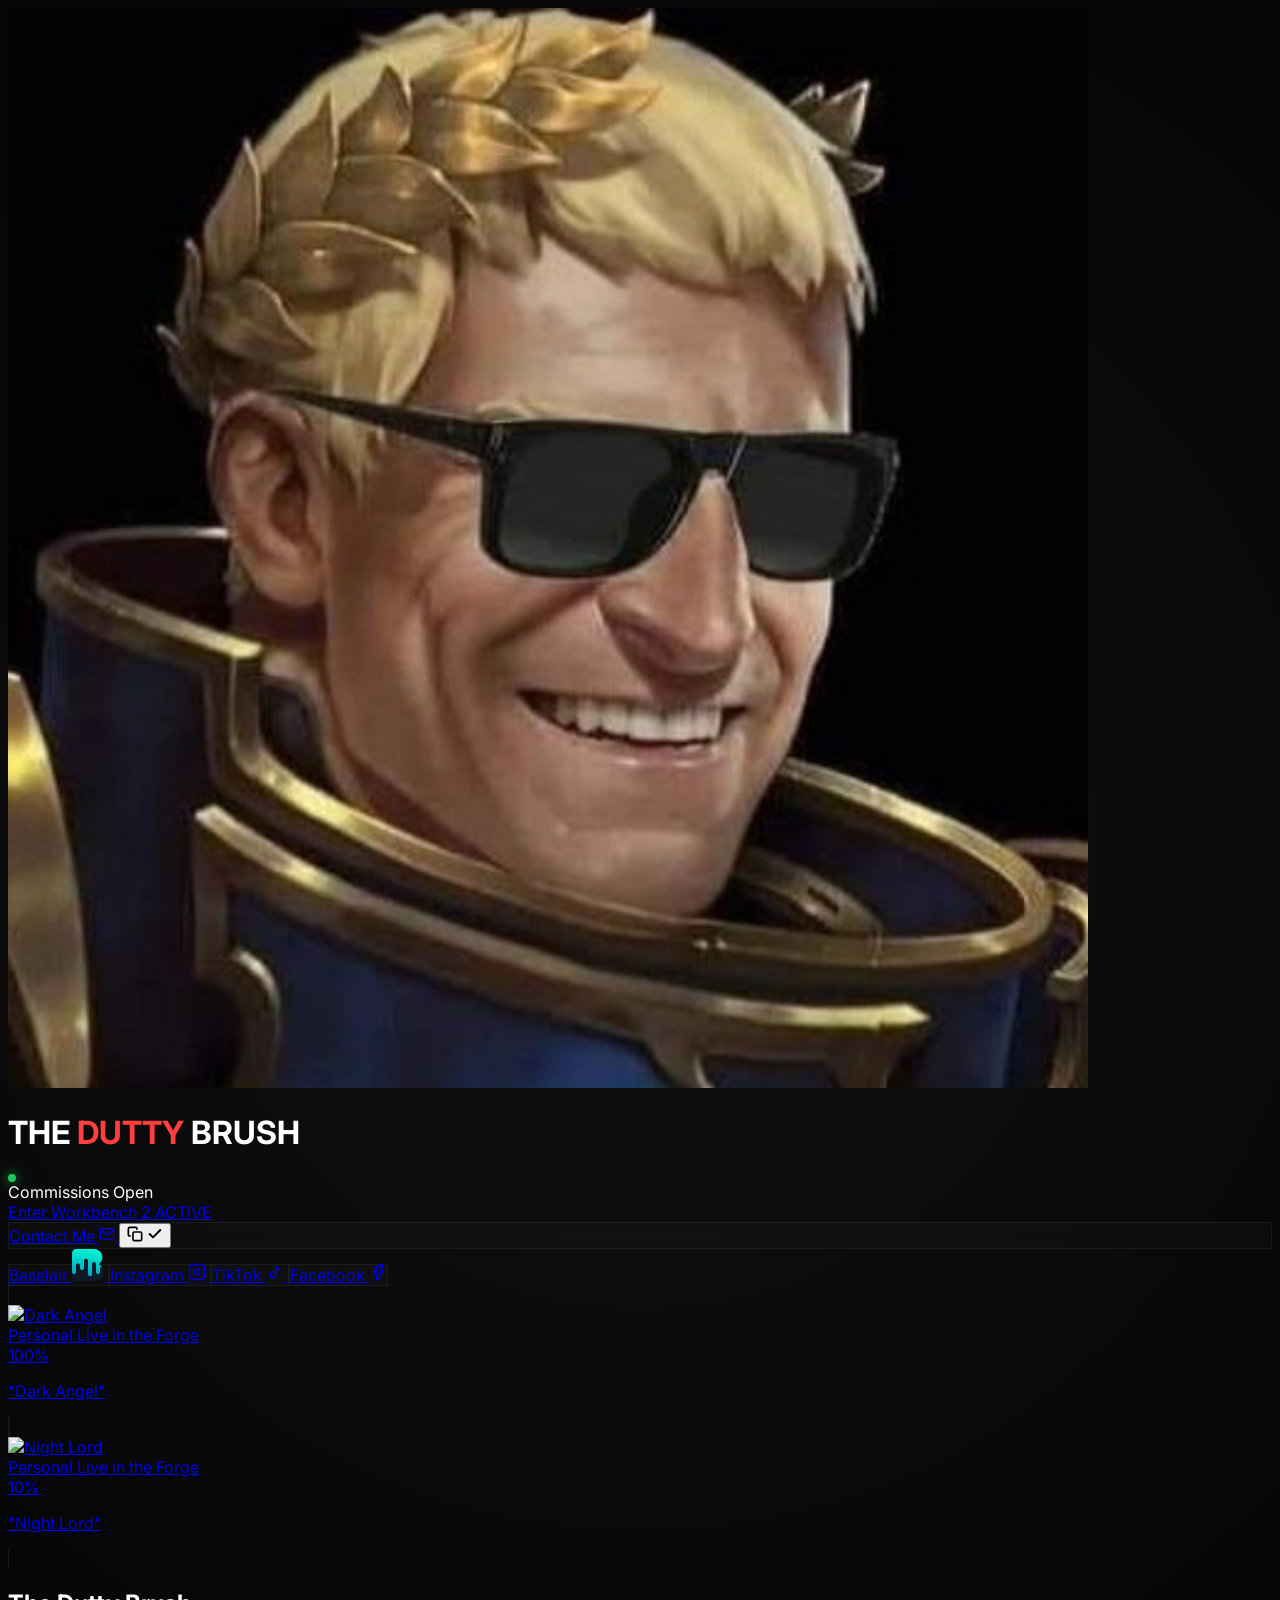
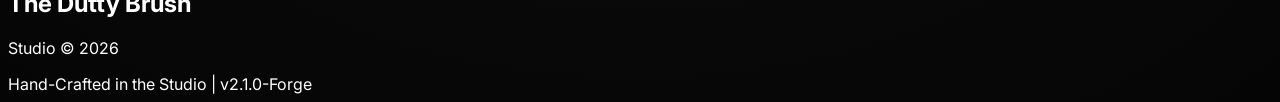
==== commit 00b3a007: "Update index.html" ====
--- a/index.html
+++ b/index.html
@@ -131,31 +131,32 @@
                 if (!res.ok) throw new Error('Failed to load data.json');
                 const data = await res.json();
 
+                // 1. Update Active Badge
                 const activeProjects = data.filter(p => (p.progress || p.percentage) < 100);
-
                 if (activeProjects.length > 0) {
                     const badge = document.getElementById('workbench-count');
                     badge.innerText = `${activeProjects.length} ACTIVE`;
                     badge.classList.remove('hidden');
                 }
 
+                // 2. Render Live Feed (Bottom of Main)
                 const container = document.getElementById('forge-container');
                 container.innerHTML = '';
 
-                activeProjects.forEach(p => {
+                // Show the most recent 2 projects
+                const recentOnes = data.slice(-2).reverse();
+
+                recentOnes.forEach(p => {
                     const title = p.title || p.name || "Untitled Project";
                     const progress = p.progress || p.percentage || 0;
                     const category = p.category || p.type || "Hobby";
-                    
-                    // Fixed Link logic for hobby.html deep linking
                     const targetLink = `hobby.html?project=${encodeURIComponent(title)}`;
                     const thumb = p.thumbnail || p.image || 'avatar.jpg';
+                    const isCommission = category === "Commission";
 
                     const cardWrapper = document.createElement('a');
                     cardWrapper.href = targetLink;
                     cardWrapper.className = "glass-card p-4 rounded-xl border border-zinc-800/50 text-left flex gap-4 items-center hover:bg-white/5 transition group block cursor-pointer";
-                    
-                    const isCommission = category === "Commission";
                     
                     cardWrapper.innerHTML = `
                         <div class="w-16 h-16 rounded-lg overflow-hidden border border-white/5 flex-shrink-0 bg-black">
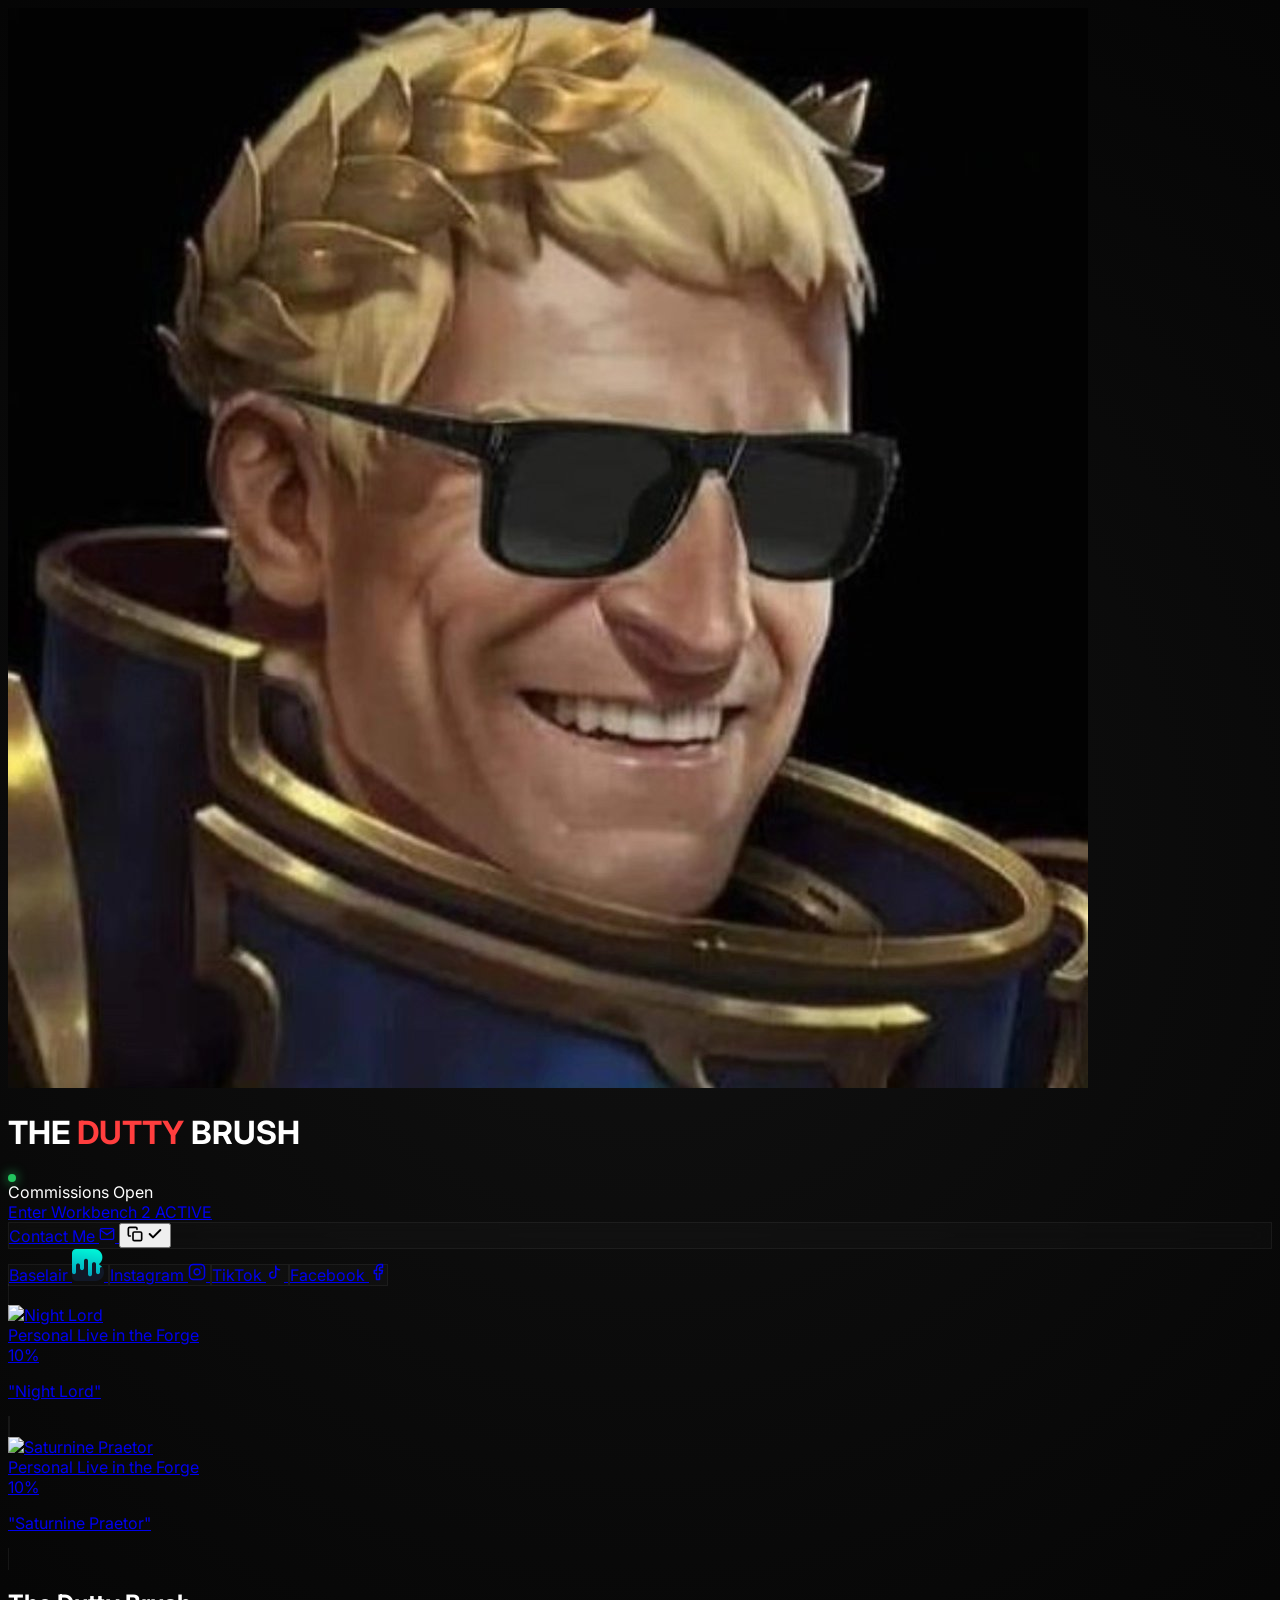
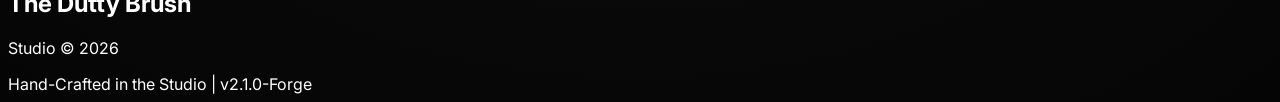
==== commit dfb140c6: "Update index.html" ====
--- a/index.html
+++ b/index.html
@@ -131,22 +131,23 @@
                 if (!res.ok) throw new Error('Failed to load data.json');
                 const data = await res.json();
 
-                // 1. Update Active Badge
-                const activeProjects = data.filter(p => (p.progress || p.percentage) < 100);
-                if (activeProjects.length > 0) {
+                // FILTER: Only show "In Flight" projects (progress < 100)
+                const inFlightProjects = data.filter(p => (p.progress || p.percentage || 0) < 100);
+
+                // Update Active Badge with in-flight count
+                if (inFlightProjects.length > 0) {
                     const badge = document.getElementById('workbench-count');
-                    badge.innerText = `${activeProjects.length} ACTIVE`;
+                    badge.innerText = `${inFlightProjects.length} ACTIVE`;
                     badge.classList.remove('hidden');
                 }
 
-                // 2. Render Live Feed (Bottom of Main)
+                // Render Live Feed for the most recent 2 in-flight projects
                 const container = document.getElementById('forge-container');
                 container.innerHTML = '';
 
-                // Show the most recent 2 projects
-                const recentOnes = data.slice(-2).reverse();
+                const recentInFlight = inFlightProjects.slice(-2).reverse();
 
-                recentOnes.forEach(p => {
+                recentInFlight.forEach(p => {
                     const title = p.title || p.name || "Untitled Project";
                     const progress = p.progress || p.percentage || 0;
                     const category = p.category || p.type || "Hobby";
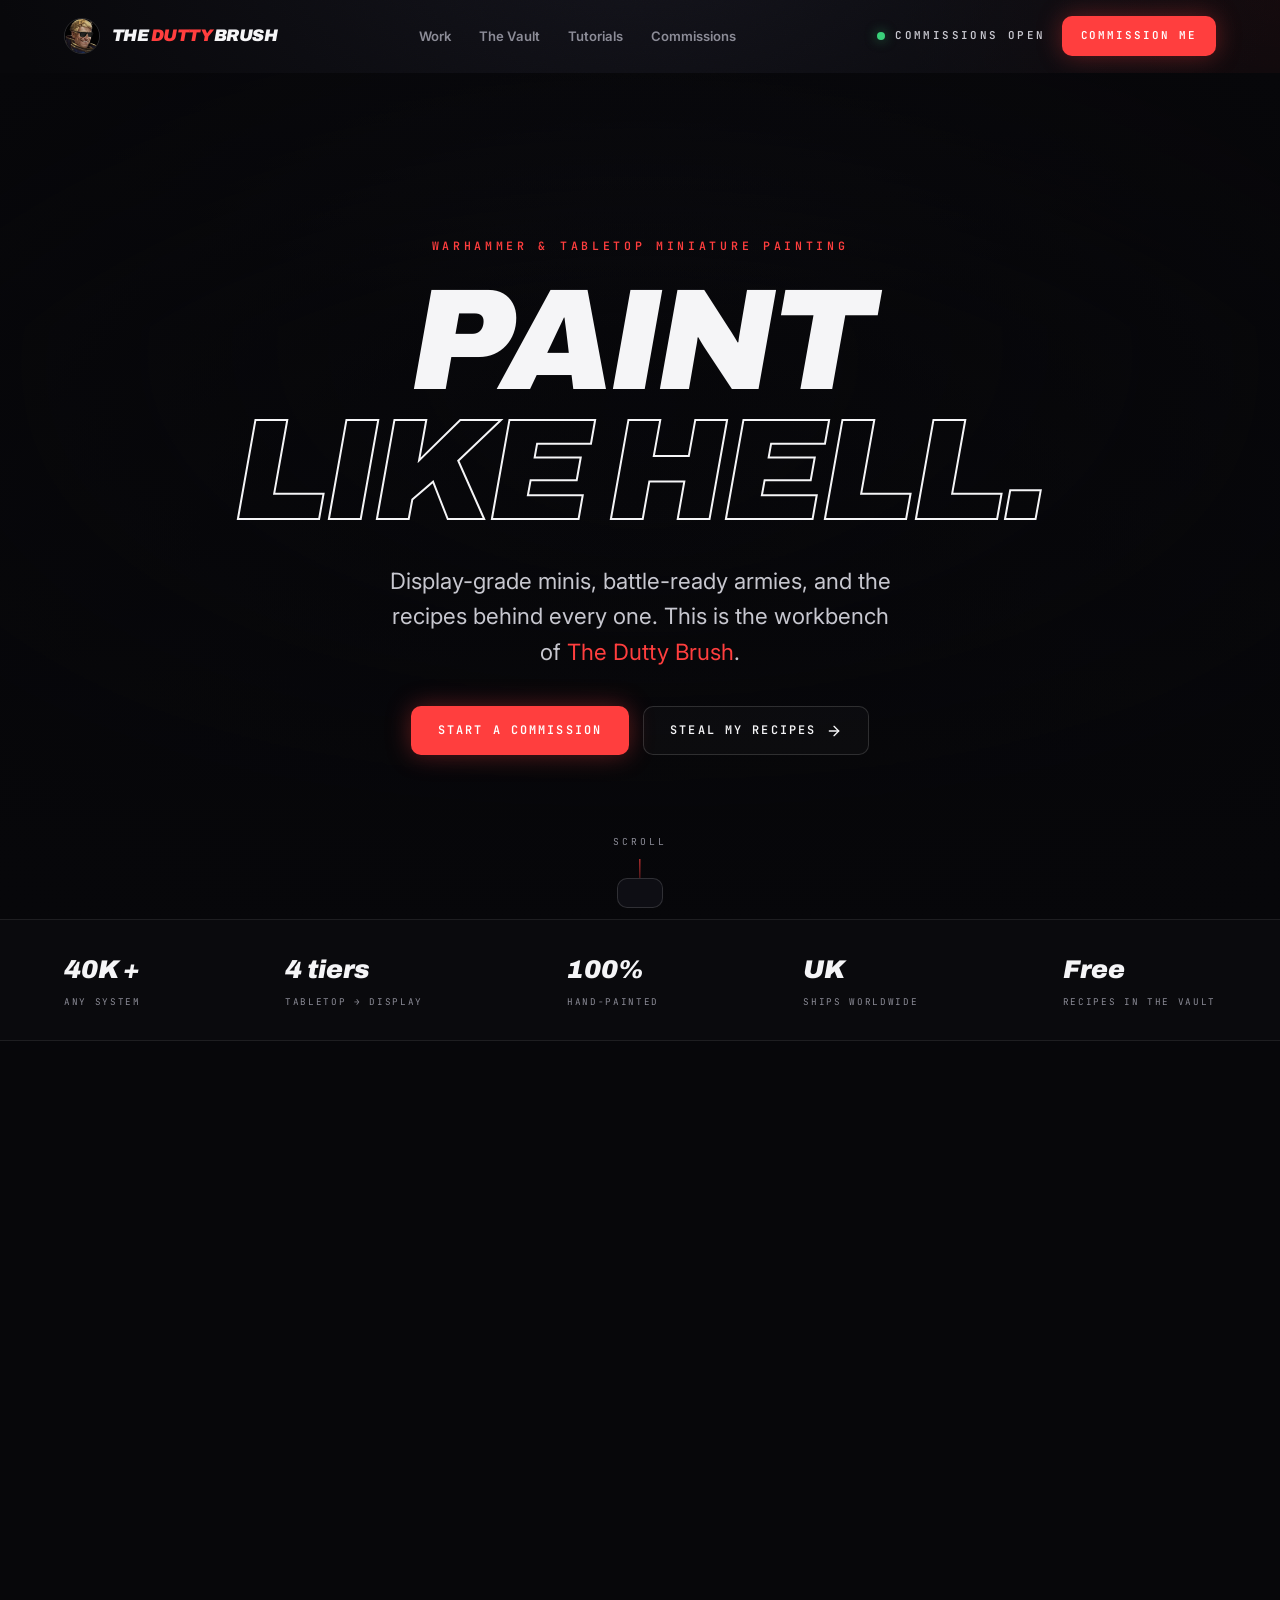
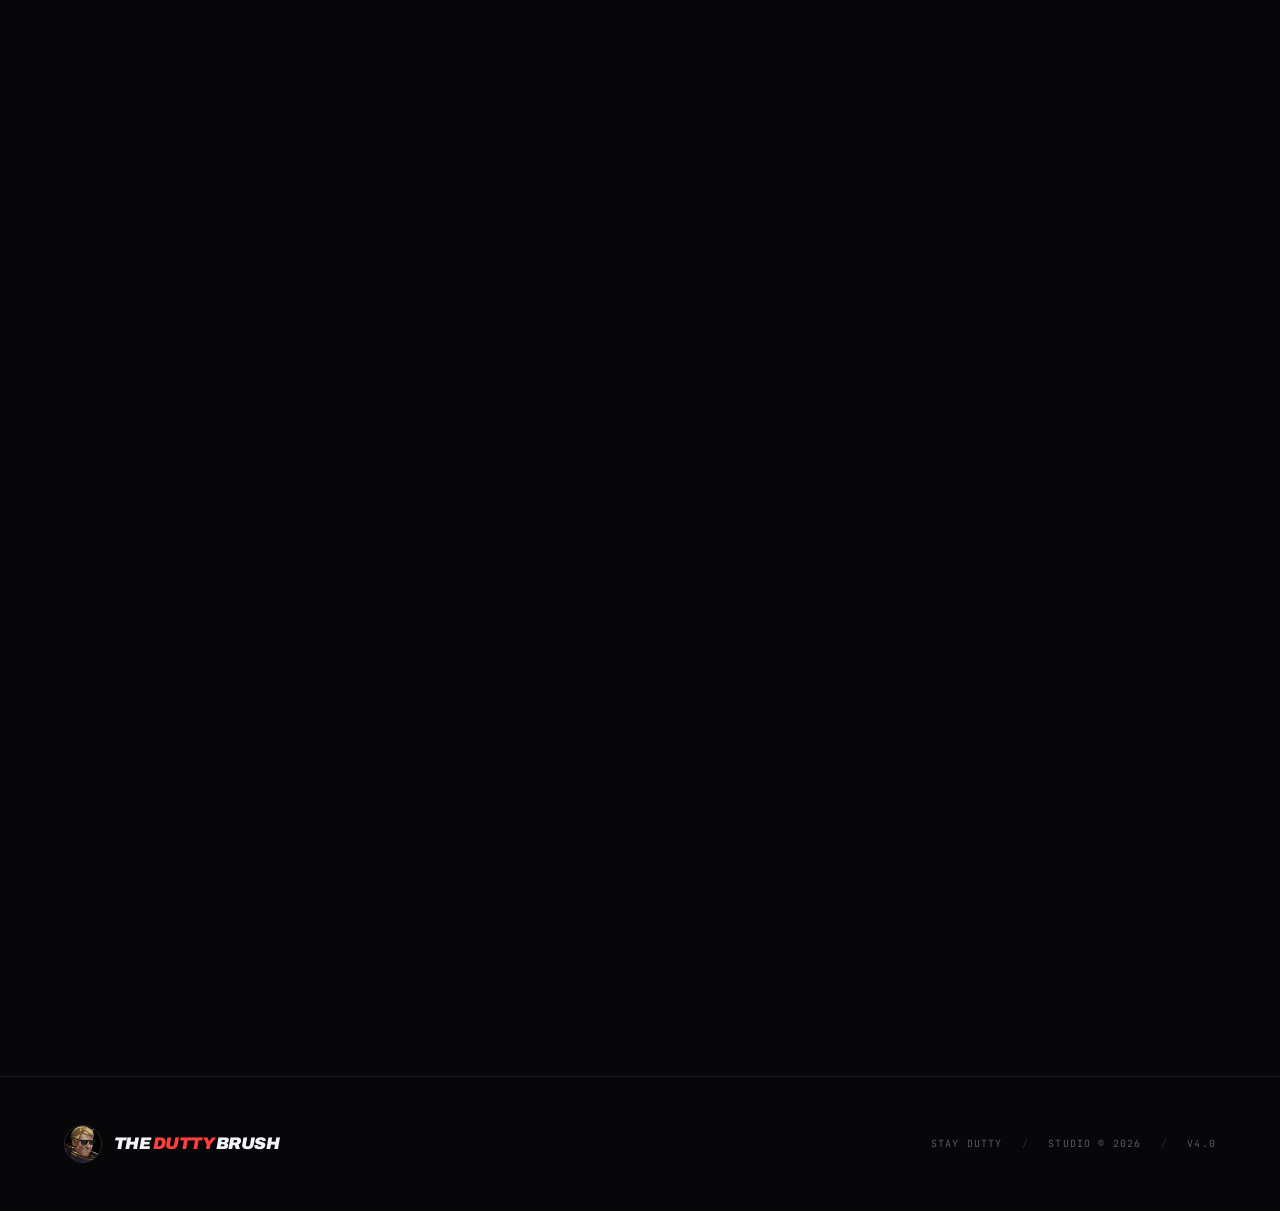
==== commit 392a1ea5: "feat: redesign studio site with Supabase backend and community Vault - Cinematic landing: hero marqu" ====
--- a/index.html
+++ b/index.html
@@ -1,190 +1,238 @@
-<!DOCTYPE html>
-<html lang="en">
-<head>
-    <meta charset="UTF-8">
-    <meta name="viewport" content="width=device-width, initial-scale=1.0">
-    <title>The Dutty Brush | Studio</title>
-    
-    <link rel="icon" type="image/jpeg" href="avatar.jpg">
-    <link rel="apple-touch-icon" href="avatar.jpg">
-
-    <script src="https://cdn.tailwindcss.com"></script>
-    <link href="https://fonts.googleapis.com/css2?family=Inter:wght@400;700;900&display=swap" rel="stylesheet">
-    <style>
-        body { font-family: 'Inter', sans-serif; background-color: #050505; color: #ffffff; }
-        .hero-gradient { background: radial-gradient(circle at center, #111111 0%, #050505 100%); }
-        .glass-card { background: rgba(255, 255, 255, 0.02); border: 1px solid rgba(255, 255, 255, 0.05); backdrop-filter: blur(10px); }
-        .accent-red { color: #ff3e3e; }
-        .progress-glow { box-shadow: 0 0 15px rgba(220, 38, 38, 0.4); }
-        
-        .glow-dot { width: 8px; height: 8px; background-color: #22c55e; border-radius: 50%; box-shadow: 0 0 12px #22c55e; animation: pulse 2s infinite; }
-        @keyframes pulse { 
-            0% { opacity: 1; transform: scale(1); } 
-            50% { opacity: 0.5; transform: scale(1.2); } 
-            100% { opacity: 1; transform: scale(1); } 
-        }
-
-        #toast { visibility: hidden; min-width: 180px; background-color: #ff3e3e; color: #fff; text-align: center; border-radius: 8px; padding: 10px; position: fixed; z-index: 100; bottom: 30px; left: 50%; transform: translateX(-50%); font-size: 9px; font-weight: 900; text-transform: uppercase; letter-spacing: 0.1em; }
-        #toast.show { visibility: visible; animation: fadein 0.5s, fadeout 0.5s 2.5s; }
-        @keyframes fadein { from {bottom: 0; opacity: 0;} to {bottom: 30px; opacity: 1;} }
-        @keyframes fadeout { from {bottom: 30px; opacity: 1;} to {bottom: 0; opacity: 0;} }
-    </style>
-</head>
-<body class="hero-gradient min-h-screen flex flex-col items-center p-6 pt-12 md:pt-24">
-
-    <div id="toast">Email Copied to Clipboard</div>
-
-    <main class="max-w-md w-full text-center space-y-8 mb-20">
-        <div class="space-y-5">
-            <img src="avatar.jpg" alt="The Dutty Brush" class="w-24 h-24 rounded-full mx-auto border border-white/10 shadow-2xl object-cover hover:scale-105 transition-transform duration-500">
-            <h1 class="text-4xl font-900 uppercase italic tracking-tighter leading-none">THE <span class="accent-red">DUTTY</span> BRUSH</h1>
-            
-            <div class="flex items-center justify-center gap-3 group transition py-1">
-                <div class="glow-dot"></div>
-                <span class="text-[10px] font-black uppercase tracking-[0.3em] text-white">Commissions Open</span>
-            </div>
-        </div>
-
-        <div class="flex flex-col gap-3">
-            <a href="hobby.html" class="relative bg-white text-black py-6 rounded-xl text-[11px] font-900 uppercase tracking-[0.3em] hover:bg-red-600 hover:text-white transition-all block shadow-lg group">
-                Enter Workbench
-                <span id="workbench-count" class="absolute -top-2 -right-2 bg-red-600 text-white text-[8px] font-black px-2 py-1 rounded border-2 border-[#050505] hidden">0 ACTIVE</span>
-            </a>
-
-            <div class="glass-card rounded-xl flex items-center overflow-hidden">
-                <a href="mailto:commissions@theduttybrush.com?subject=Commission Inquiry - [Project Name]&body=COMMISSION DETAILS%0D%0A------------------------%0D%0AFaction/Game: %0D%0AUnit Name/Description: %0D%0AUnit Count: %0D%0A%0D%0AMINI SIZE%0D%0A(e.g. Infantry 28-32mm, Cavalry/Large 40-60mm, Monster/Vehicle 80mm+): %0D%0A%0D%0AQUALITY STANDARD%0D%0A(Tabletop / Tabletop Plus / Display / Character): %0D%0A%0D%0AADDITIONAL INFO%0D%0A- Assembly Required? (Yes/No): %0D%0A- Specific Color Scheme/Lore: %0D%0A- Specific Basing Style: %0D%0A- Deadline (if any): " class="flex-1 py-4 px-6 flex items-center justify-between hover:bg-white/5 transition group text-left">
-                    <span class="text-[10px] font-bold uppercase tracking-widest">Contact Me</span>
-                    <svg width="16" height="16" viewBox="0 0 24 24" fill="none" stroke="currentColor" stroke-width="2" stroke-linecap="round" stroke-linejoin="round" class="text-zinc-500 group-hover:text-white transition-colors"><path d="M4 4h16c1.1 0 2 .9 2 2v12c0 1.1-.9 2-2 2H4c-1.1 0-2-.9-2-2V6c0-1.1.9-2 2-2z"></path><polyline points="22,6 12,13 2,6"></polyline></svg>
-                </a>
-                <button onclick="copyEmail()" class="border-l border-white/5 py-4 px-5 hover:bg-red-600 transition-colors group" title="Copy Email">
-                    <svg id="copy-icon" width="16" height="16" viewBox="0 0 24 24" fill="none" stroke="currentColor" stroke-width="2.5" stroke-linecap="round" stroke-linejoin="round" class="text-zinc-500 group-hover:text-white">
-                        <rect x="9" y="9" width="13" height="13" rx="2" ry="2"></rect>
-                        <path d="M5 15H4a2 2 0 0 1-2-2V4a2 2 0 0 1 2-2h9a2 2 0 0 1 2 2v1"></path>
-                    </svg>
-                    <svg id="check-icon" width="16" height="16" viewBox="0 0 24 24" fill="none" stroke="currentColor" stroke-width="3" stroke-linecap="round" stroke-linejoin="round" class="text-white hidden">
-                        <polyline points="20 6 9 17 4 12"></polyline>
-                    </svg>
-                </button>
-            </div>
-
-            <a href="https://thebaselair.com/duttyclem" target="_blank" class="glass-card py-4 px-6 rounded-xl flex items-center justify-between hover:bg-zinc-900 transition group">
-                <span class="text-[10px] font-bold uppercase tracking-widest">Baselair</span>
-                <img src="baselair.png" alt="Baselair" class="w-5 h-5 rounded-sm grayscale group-hover:grayscale-0 transition-all">
-            </a>
-
-            <a href="https://instagram.com/duttyclem" target="_blank" class="glass-card py-4 px-6 rounded-xl flex items-center justify-between hover:bg-zinc-900 transition">
-                <span class="text-[10px] font-bold uppercase tracking-widest">Instagram</span>
-                <svg width="18" height="18" viewBox="0 0 24 24" fill="none" stroke="currentColor" stroke-width="2" stroke-linecap="round" stroke-linejoin="round" class="text-white"><rect x="2" y="2" width="20" height="20" rx="5" ry="5"></rect><path d="M16 11.37A4 4 0 1 1 12.63 8 4 4 0 0 1 16 11.37z"></path><line x1="17.5" y1="6.5" x2="17.51" y2="6.5"></line></svg>
-            </a>
-
-            <a href="https://www.tiktok.com/@theduttybrush" target="_blank" class="glass-card py-4 px-6 rounded-xl flex items-center justify-between hover:bg-zinc-900 transition">
-                <span class="text-[10px] font-bold uppercase tracking-widest">TikTok</span>
-                <svg width="18" height="18" viewBox="0 0 24 24" fill="none" stroke="currentColor" stroke-width="2" stroke-linecap="round" stroke-linejoin="round" class="text-white"><path d="M9 12a4 4 0 1 0 4 4V4a5 5 0 0 0 5 5"></path></svg>
-            </a>
-
-            <a href="https://www.facebook.com/profile.php?id=61582895284714" target="_blank" class="glass-card py-4 px-6 rounded-xl flex items-center justify-between hover:bg-zinc-900 transition">
-                <span class="text-[10px] font-bold uppercase tracking-widest">Facebook</span>
-                <svg width="18" height="18" viewBox="0 0 24 24" fill="none" stroke="currentColor" stroke-width="2" stroke-linecap="round" stroke-linejoin="round" class="text-white"><path d="M18 2h-3a5 5 0 0 0-5 5v3H7v4h3v8h4v-8h3l1-4h-4V7a1 1 0 0 1 1-1h3z"></path></svg>
-            </a>
-        </div>
-
-        <div id="forge-container" class="space-y-4"></div>
-    </main>
-
-    <footer class="w-full max-w-md border-t border-white/5 pt-8 pb-12 text-center space-y-4">
-        <div>
-            <h2 class="text-sm font-900 uppercase italic tracking-tighter leading-none">The <span class="text-red-600">Dutty Brush</span></h2>
-            <p class="text-[8px] uppercase tracking-[0.4em] text-zinc-600 font-bold mt-1">Studio &copy; 2026</p>
-        </div>
-        <div class="flex justify-center gap-6 text-[8px] font-black uppercase tracking-widest text-zinc-500">
-            <span>Hand-Crafted in the Studio</span>
-            <span class="text-zinc-800">|</span>
-            <span class="text-zinc-700">v2.1.0-Forge</span>
-        </div>
-    </footer>
-
-    <script>
-        function copyEmail() {
-            const email = "commissions@theduttybrush.com";
-            navigator.clipboard.writeText(email).then(() => {
-                const toast = document.getElementById("toast");
-                const copyIcon = document.getElementById("copy-icon");
-                const checkIcon = document.getElementById("check-icon");
-                toast.className = "show";
-                copyIcon.classList.add("hidden");
-                checkIcon.classList.remove("hidden");
-                setTimeout(() => { 
-                    toast.className = toast.className.replace("show", ""); 
-                    copyIcon.classList.remove("hidden");
-                    checkIcon.classList.add("hidden");
-                }, 3000);
-            });
-        }
-
-        async function syncForge() {
-            try {
-                const res = await fetch('data.json?v=' + Date.now(), {
-                    cache: "no-store",
-                    headers: { 'Cache-Control': 'no-cache', 'Pragma': 'no-cache' }
-                });
-                
-                if (!res.ok) throw new Error('Failed to load data.json');
-                const data = await res.json();
-
-                // FILTER: Only show "In Flight" projects (progress < 100)
-                const inFlightProjects = data.filter(p => (p.progress || p.percentage || 0) < 100);
-
-                // Update Active Badge with in-flight count
-                if (inFlightProjects.length > 0) {
-                    const badge = document.getElementById('workbench-count');
-                    badge.innerText = `${inFlightProjects.length} ACTIVE`;
-                    badge.classList.remove('hidden');
-                }
-
-                // Render Live Feed for the most recent 2 in-flight projects
-                const container = document.getElementById('forge-container');
-                container.innerHTML = '';
-
-                const recentInFlight = inFlightProjects.slice(-2).reverse();
-
-                recentInFlight.forEach(p => {
-                    const title = p.title || p.name || "Untitled Project";
-                    const progress = p.progress || p.percentage || 0;
-                    const category = p.category || p.type || "Hobby";
-                    const targetLink = `hobby.html?project=${encodeURIComponent(title)}`;
-                    const thumb = p.thumbnail || p.image || 'avatar.jpg';
-                    const isCommission = category === "Commission";
-
-                    const cardWrapper = document.createElement('a');
-                    cardWrapper.href = targetLink;
-                    cardWrapper.className = "glass-card p-4 rounded-xl border border-zinc-800/50 text-left flex gap-4 items-center hover:bg-white/5 transition group block cursor-pointer";
-                    
-                    cardWrapper.innerHTML = `
-                        <div class="w-16 h-16 rounded-lg overflow-hidden border border-white/5 flex-shrink-0 bg-black">
-                            <img src="${thumb}" class="w-full h-full object-cover grayscale group-hover:grayscale-0 transition-all duration-500" alt="${title}">
-                        </div>
-                        <div class="flex-1 space-y-2">
-                            <div class="flex justify-between items-end">
-                                <div class="flex flex-col">
-                                    <span class="text-[7px] px-1.5 py-0.5 rounded bg-white/5 ${isCommission ? 'text-red-500' : 'text-zinc-500'} uppercase font-black w-fit border border-white/5 mb-1">
-                                        ${category}
-                                    </span>
-                                    <span class="text-[8px] uppercase font-bold text-zinc-400 tracking-widest leading-none">Live in the Forge</span>
-                                </div>
-                                <span class="text-[10px] font-bold text-red-500">${progress}%</span>
-                            </div>
-                            <div class="w-full bg-black h-1 rounded-full overflow-hidden">
-                                <div class="bg-red-600 h-full progress-glow transition-all duration-700" style="width: ${progress}%"></div>
-                            </div>
-                            <p class="text-[9px] text-zinc-300 uppercase font-semibold italic truncate">"${title}"</p>
-                        </div>
-                    `;
-                    container.appendChild(cardWrapper);
-                });
-
-            } catch (e) { console.error("Sync failed:", e); }
-        }
-        syncForge();
-    </script>
-</body>
-</html>
+<!DOCTYPE html>
+<html lang="en">
+<head>
+  <meta charset="UTF-8">
+  <meta name="viewport" content="width=device-width, initial-scale=1.0">
+  <title>The Dutty Brush — Warhammer &amp; Tabletop Miniature Painting Commissions</title>
+  <meta name="description" content="Hand-painted Warhammer 40K and tabletop miniatures, tabletop-ready to display-grade. Free paint recipes in The Vault. Commissions open.">
+  <meta name="theme-color" content="#07070a">
+  <link rel="canonical" href="https://theduttybrush.com/">
+
+  <meta property="og:type" content="website">
+  <meta property="og:site_name" content="The Dutty Brush">
+  <meta property="og:title" content="The Dutty Brush — Miniature Painting Commissions">
+  <meta property="og:description" content="Display-grade minis, battle-ready armies, and the recipes behind every one. Commissions open.">
+  <meta property="og:url" content="https://theduttybrush.com/">
+  <meta property="og:image" content="https://theduttybrush.com/assets/img/featured.jpg">
+  <meta name="twitter:card" content="summary_large_image">
+  <meta name="twitter:image" content="https://theduttybrush.com/assets/img/featured.jpg">
+
+  <link rel="icon" type="image/jpeg" href="assets/img/avatar.jpg">
+  <link rel="apple-touch-icon" href="assets/img/avatar.jpg">
+  <link rel="preconnect" href="https://fonts.googleapis.com">
+  <link rel="preconnect" href="https://fonts.gstatic.com" crossorigin>
+  <link href="https://fonts.googleapis.com/css2?family=Archivo:ital,wght@0,800;0,900;1,800;1,900&family=Inter:wght@400;500;600;700&family=JetBrains+Mono:wght@400;500;600&display=swap" rel="stylesheet">
+  <link rel="stylesheet" href="assets/css/styles.css">
+  <link rel="stylesheet" href="assets/css/home.css">
+
+  <script type="application/ld+json">
+  {"@context":"https://schema.org","@type":"ProfessionalService","name":"The Dutty Brush",
+   "description":"Warhammer and tabletop miniature painting commission studio.","url":"https://theduttybrush.com/",
+   "image":"https://theduttybrush.com/assets/img/featured.jpg","email":"commissions@theduttybrush.com","areaServed":"Worldwide",
+   "sameAs":["https://instagram.com/duttyclem","https://www.tiktok.com/@theduttybrush","https://www.facebook.com/profile.php?id=61582895284714"]}
+  </script>
+</head>
+<body class="grain">
+
+  <header class="nav">
+    <div class="wrap nav-inner">
+      <a class="brand" href="/" aria-label="The Dutty Brush home">
+        <img src="assets/img/avatar.jpg" alt="">
+        <span class="brand-name">The <span class="accent">Dutty</span> Brush</span>
+      </a>
+      <nav class="nav-links" aria-label="Primary">
+        <a href="gallery.html">Work</a>
+        <a href="vault.html">The Vault</a>
+        <a href="#tutorials">Tutorials</a>
+        <a href="#pricing">Commissions</a>
+      </nav>
+      <div class="nav-cta">
+        <span class="status hide-sm"><span class="dot"></span> Commissions Open</span>
+        <a class="btn btn-primary btn-sm hide-sm" href="#commission">Commission Me</a>
+        <button class="nav-toggle" aria-label="Menu" aria-expanded="false" aria-controls="nav-links">
+          <svg viewBox="0 0 24 24" fill="none" stroke="currentColor" stroke-width="2" stroke-linecap="round"><line x1="4" y1="7" x2="20" y2="7"/><line x1="4" y1="12" x2="20" y2="12"/><line x1="4" y1="17" x2="20" y2="17"/></svg>
+        </button>
+      </div>
+    </div>
+  </header>
+
+  <main>
+    <!-- CINEMATIC HERO -->
+    <section class="cine">
+      <div class="cine-bg" id="cine-bg" aria-hidden="true"></div>
+      <div id="embers" aria-hidden="true"></div>
+      <div class="wrap">
+        <span class="eyebrow acc" style="display:block;margin-bottom:22px;">Warhammer &amp; Tabletop Miniature Painting</span>
+        <h1 class="display">PAINT<br><span class="stroke">LIKE HELL.</span></h1>
+        <p class="tagline">Display-grade minis, battle-ready armies, and the recipes behind every one. This is the workbench of <span class="accent">The Dutty Brush</span>.</p>
+        <div style="margin-top:36px; display:flex; gap:14px; flex-wrap:wrap; justify-content:center;">
+          <a class="btn btn-primary" href="#commission">Start a Commission</a>
+          <a class="btn btn-ghost" href="vault.html">Steal my Recipes
+            <svg viewBox="0 0 24 24" fill="none" stroke="currentColor" stroke-width="2" stroke-linecap="round" stroke-linejoin="round"><line x1="5" y1="12" x2="19" y2="12"/><polyline points="12 5 19 12 12 19"/></svg>
+          </a>
+        </div>
+      </div>
+      <div class="scroll-cue">Scroll<span></span></div>
+    </section>
+
+    <!-- PROOF BAR (honest claims) -->
+    <section class="proof">
+      <div class="wrap proof-row">
+        <div class="proof-stat"><div class="n">40K +</div><div class="l">Any system</div></div>
+        <div class="proof-stat"><div class="n">4 tiers</div><div class="l">Tabletop → Display</div></div>
+        <div class="proof-stat"><div class="n">100%</div><div class="l">Hand-painted</div></div>
+        <div class="proof-stat"><div class="n">UK</div><div class="l">Ships worldwide</div></div>
+        <div class="proof-stat"><div class="n">Free</div><div class="l">Recipes in The Vault</div></div>
+      </div>
+    </section>
+
+    <!-- FEATURED SHOWCASE -->
+    <section class="section wrap reveal" id="work">
+      <div class="section-head">
+        <span class="eyebrow acc">The Standard</span>
+        <h2>What lands back on your shelf</h2>
+        <p>Layered highlights, glazed transitions, weathering and a base that tells a story — finished to the tier you pick. No batch-farming, no shortcuts.</p>
+      </div>
+      <div class="split">
+        <div class="showcase"><img src="assets/img/featured.jpg" alt="A display-grade hand-painted Space Marine miniature"><span class="chip acc tag">Display Grade</span></div>
+        <div>
+          <span class="eyebrow acc" style="display:block;margin-bottom:14px;">Every edge, every transition, by hand</span>
+          <h3 style="font-size:clamp(1.6rem,4vw,2.4rem)">From grey plastic to centrepiece.</h3>
+          <p style="color:var(--tx-soft); margin-top:16px;">Send a box of sprue, get back an army you're almost scared to field. Pick your standard, your scheme and your base — I handle the rest, sealed and shipped safe.</p>
+          <div style="display:flex; gap:12px; flex-wrap:wrap; margin-top:24px;">
+            <a class="btn btn-ghost" href="gallery.html">See the full workbench</a>
+            <a class="btn btn-primary" href="#commission">Get this on your army</a>
+          </div>
+        </div>
+      </div>
+    </section>
+
+    <!-- THE VAULT -->
+    <section class="section wrap reveal" id="vault">
+      <div class="section-head">
+        <span class="eyebrow acc">The Vault · Free Recipes</span>
+        <h2>Every scheme. Every paint. <span class="accent">Yours.</span></h2>
+        <p>You can't get something for nothing — so here's the something. The exact recipe behind every model I paint, free to steal. Like it? Get me to do it properly on yours.</p>
+      </div>
+      <div class="vault-grid" id="vault-grid"></div>
+      <div style="margin-top:38px; display:flex; justify-content:center;">
+        <a class="btn btn-ghost" href="vault.html">Open the full Vault
+          <svg viewBox="0 0 24 24" fill="none" stroke="currentColor" stroke-width="2" stroke-linecap="round" stroke-linejoin="round"><line x1="5" y1="12" x2="19" y2="12"/><polyline points="12 5 19 12 12 19"/></svg>
+        </a>
+      </div>
+    </section>
+
+    <!-- TUTORIALS -->
+    <section class="section wrap reveal" id="tutorials">
+      <div class="section-head">
+        <span class="eyebrow acc">Process Breakdowns</span>
+        <h2>Watch how it's done</h2>
+        <p>Step-by-step from primer to varnish. Learn the techniques, or just enjoy the grind.</p>
+      </div>
+      <div class="tut-grid" id="tut-grid"></div>
+    </section>
+
+    <!-- PRICING -->
+    <section class="section wrap reveal" id="pricing">
+      <div class="section-head">
+        <span class="eyebrow acc">Commissions</span>
+        <h2>Pick your standard</h2>
+        <p>Starting prices per standard infantry model. Cavalry, monsters and vehicles scale up, and every project gets a firm quote from your brief.</p>
+      </div>
+      <div class="tier-grid">
+        <article class="card tier"><span class="tier-tag">From £10 / model</span><h3>Tabletop</h3><p>Clean, cohesive, ready to game.</p><ul><li><svg viewBox="0 0 24 24" fill="none" stroke="currentColor" stroke-width="3" stroke-linecap="round" stroke-linejoin="round"><polyline points="20 6 9 17 4 12"/></svg> 3-colour + shade</li><li><svg viewBox="0 0 24 24" fill="none" stroke="currentColor" stroke-width="3" stroke-linecap="round" stroke-linejoin="round"><polyline points="20 6 9 17 4 12"/></svg> Clean edges</li><li><svg viewBox="0 0 24 24" fill="none" stroke="currentColor" stroke-width="3" stroke-linecap="round" stroke-linejoin="round"><polyline points="20 6 9 17 4 12"/></svg> Textured base</li></ul></article>
+        <article class="card tier featured"><span class="tier-tag">From £22 / model</span><h3>Tabletop+</h3><p>The sweet spot — reads across the table and up close.</p><ul><li><svg viewBox="0 0 24 24" fill="none" stroke="currentColor" stroke-width="3" stroke-linecap="round" stroke-linejoin="round"><polyline points="20 6 9 17 4 12"/></svg> Layered highlights</li><li><svg viewBox="0 0 24 24" fill="none" stroke="currentColor" stroke-width="3" stroke-linecap="round" stroke-linejoin="round"><polyline points="20 6 9 17 4 12"/></svg> Sub-assembly detail</li><li><svg viewBox="0 0 24 24" fill="none" stroke="currentColor" stroke-width="3" stroke-linecap="round" stroke-linejoin="round"><polyline points="20 6 9 17 4 12"/></svg> Themed basing</li></ul></article>
+        <article class="card tier"><span class="tier-tag">From £50 / model</span><h3>Display</h3><p>Cabinet pieces, built to be looked at.</p><ul><li><svg viewBox="0 0 24 24" fill="none" stroke="currentColor" stroke-width="3" stroke-linecap="round" stroke-linejoin="round"><polyline points="20 6 9 17 4 12"/></svg> Glazing &amp; OSL</li><li><svg viewBox="0 0 24 24" fill="none" stroke="currentColor" stroke-width="3" stroke-linecap="round" stroke-linejoin="round"><polyline points="20 6 9 17 4 12"/></svg> Freehand &amp; weathering</li><li><svg viewBox="0 0 24 24" fill="none" stroke="currentColor" stroke-width="3" stroke-linecap="round" stroke-linejoin="round"><polyline points="20 6 9 17 4 12"/></svg> Scenic base</li></ul></article>
+        <article class="card tier"><span class="tier-tag">Quote · from £120</span><h3>Character</h3><p>Centrepiece showpieces, full collaboration.</p><ul><li><svg viewBox="0 0 24 24" fill="none" stroke="currentColor" stroke-width="3" stroke-linecap="round" stroke-linejoin="round"><polyline points="20 6 9 17 4 12"/></svg> Bespoke scheme</li><li><svg viewBox="0 0 24 24" fill="none" stroke="currentColor" stroke-width="3" stroke-linecap="round" stroke-linejoin="round"><polyline points="20 6 9 17 4 12"/></svg> Competition finish</li><li><svg viewBox="0 0 24 24" fill="none" stroke="currentColor" stroke-width="3" stroke-linecap="round" stroke-linejoin="round"><polyline points="20 6 9 17 4 12"/></svg> Custom plinth</li></ul></article>
+      </div>
+    </section>
+
+    <!-- TESTIMONIALS (data-driven; hidden until you add real ones) -->
+    <section class="section wrap reveal" id="testimonials-section" hidden>
+      <div class="section-head"><span class="eyebrow acc">Word from the warband</span><h2>What clients say</h2></div>
+      <div class="quotes" id="quotes"></div>
+    </section>
+
+    <!-- COMMUNITY FEEDBACK -->
+    <section class="section wrap reveal">
+      <div class="card" style="padding:clamp(28px,5vw,48px);">
+        <div class="split">
+          <div>
+            <span class="eyebrow acc" style="display:block;margin-bottom:14px;">Join in</span>
+            <h2 style="font-size:clamp(1.8rem,4.5vw,2.6rem)">Tell me what to paint next</h2>
+            <p style="color:var(--tx-soft); margin-top:16px;">Hype the work, or throw a unit in the request pile. Most-wanted schemes get the full Vault treatment.</p>
+            <div class="reacts" id="reacts" style="margin-top:22px;"></div>
+          </div>
+          <div>
+            <label class="eyebrow" style="display:block;margin-bottom:10px;">Request a recipe</label>
+            <form class="news" id="request-form">
+              <input type="text" id="rq-text" placeholder="e.g. 'Iron Warriors, but rusty'" aria-label="Recipe request" required>
+              <button class="btn btn-primary" type="submit">Request</button>
+            </form>
+            <p style="color:var(--mut); font-size:.82rem; margin-top:12px;">No login needed. I read every one.</p>
+          </div>
+        </div>
+      </div>
+    </section>
+
+    <!-- NEWSLETTER -->
+    <section class="section wrap reveal">
+      <div class="card contact-card" style="border-color:var(--acc-line);">
+        <span class="eyebrow acc">Join the warband</span>
+        <h2>Recipes, drops &amp; open slots</h2>
+        <p>New recipes, behind-the-scenes WIPs, and a heads-up the moment commission slots open. No spam, ever.</p>
+        <form class="news" id="news-form" style="margin:28px auto 0; justify-content:center;">
+          <input type="email" id="news-email" placeholder="you@email.com" aria-label="Email" required>
+          <button class="btn btn-primary" type="submit">Enlist</button>
+        </form>
+      </div>
+    </section>
+
+    <!-- COMMISSION -->
+    <section class="section wrap reveal" id="commission">
+      <div class="split">
+        <div>
+          <span class="eyebrow acc" style="display:block;margin-bottom:14px;">Commissions Open</span>
+          <h2 style="font-size:clamp(2rem,6vw,3.4rem)">Let's get yours <span class="accent">on the bench</span></h2>
+          <p style="color:var(--tx-soft); margin-top:16px;">Faction, model count, the tier you're after. Lands straight in the studio inbox — replies in a day or two.</p>
+          <div class="socials" style="justify-content:flex-start; margin-top:28px;">
+            <a class="social" href="https://instagram.com/duttyclem" target="_blank" rel="noopener" aria-label="Instagram"><svg viewBox="0 0 24 24" fill="none" stroke="currentColor" stroke-width="2" stroke-linecap="round" stroke-linejoin="round"><rect x="2" y="2" width="20" height="20" rx="5"/><path d="M16 11.37A4 4 0 1 1 12.63 8 4 4 0 0 1 16 11.37z"/><line x1="17.5" y1="6.5" x2="17.51" y2="6.5"/></svg></a>
+            <a class="social" href="https://www.tiktok.com/@theduttybrush" target="_blank" rel="noopener" aria-label="TikTok"><svg viewBox="0 0 24 24" fill="currentColor"><path d="M16 8.245a6.5 6.5 0 0 0 3.5 1.02V6.5a3.77 3.77 0 0 1-3.5-3.5h-2.77v11.04a2.02 2.02 0 1 1-2.02-2.02c.14 0 .27.02.4.05V9.27a4.79 4.79 0 1 0 4.39 4.78V8.245z"/></svg></a>
+            <a class="social" href="https://www.facebook.com/profile.php?id=61582895284714" target="_blank" rel="noopener" aria-label="Facebook"><svg viewBox="0 0 24 24" fill="none" stroke="currentColor" stroke-width="2" stroke-linecap="round" stroke-linejoin="round"><path d="M18 2h-3a5 5 0 0 0-5 5v3H7v4h3v8h4v-8h3l1-4h-4V7a1 1 0 0 1 1-1h3z"/></svg></a>
+            <a class="social" href="https://thebaselair.com/duttyclem" target="_blank" rel="noopener" aria-label="Baselair"><img src="assets/img/baselair.png" alt=""></a>
+          </div>
+        </div>
+        <form class="card" id="commission-form" style="padding:28px; display:flex; flex-direction:column; gap:14px;">
+          <div class="form-grid">
+            <div class="field"><label for="c-name">Name</label><input id="c-name" required placeholder="Your name"></div>
+            <div class="field"><label for="c-email">Email</label><input id="c-email" type="email" required placeholder="you@email.com"></div>
+          </div>
+          <div class="form-grid">
+            <div class="field"><label for="c-faction">Faction / Game</label><input id="c-faction" placeholder="Adeptus Astartes"></div>
+            <div class="field"><label for="c-tier">Tier</label><select id="c-tier"><option>Not sure yet</option><option>Tabletop</option><option>Tabletop+</option><option>Display</option><option>Character</option></select></div>
+          </div>
+          <div class="field"><label for="c-count">Model count</label><input id="c-count" placeholder="e.g. 10 infantry + 1 character"></div>
+          <div class="field"><label for="c-brief">Brief</label><textarea id="c-brief" rows="3" placeholder="Scheme, lore, basing, deadline…"></textarea></div>
+          <input type="text" id="c-website" tabindex="-1" autocomplete="off" aria-hidden="true" style="position:absolute;left:-9999px;width:1px;height:1px;opacity:0;">
+          <button class="btn btn-primary" type="submit" id="c-submit">Send the brief</button>
+        </form>
+      </div>
+    </section>
+  </main>
+
+  <footer class="footer">
+    <div class="wrap footer-inner">
+      <div class="brand">
+        <img src="assets/img/avatar.jpg" alt="" style="width:38px;height:38px;border-radius:50%;border:1px solid var(--line-2);">
+        <span class="brand-name">The <span class="accent">Dutty</span> Brush</span>
+      </div>
+      <div class="meta">Stay dutty <span class="sep">/</span> Studio &copy; <span data-year>2026</span> <span class="sep">/</span> v4.0</div>
+    </div>
+  </footer>
+
+  <div class="toast" id="toast" role="status" aria-live="polite"></div>
+
+  <script src="assets/js/vendor/supabase.js"></script>
+  <script type="module" src="assets/js/home.js"></script>
+</body>
+</html>
--- a/assets/css/styles.css
+++ b/assets/css/styles.css
@@ -0,0 +1,479 @@
+/* ==========================================================================
+   THE DUTTY BRUSH — Design System
+   Buildless, token-driven, no framework. Elevated grimdark.
+   ========================================================================== */
+
+/* ---------------------------------------------------------------- Tokens -- */
+:root {
+  /* Canvas */
+  --bg:        #07070a;
+  --bg-glow:   #14141c;
+  --panel:     rgba(255, 255, 255, 0.025);
+  --panel-2:   rgba(255, 255, 255, 0.045);
+  --line:      rgba(255, 255, 255, 0.08);
+  --line-2:    rgba(255, 255, 255, 0.14);
+
+  /* Ink */
+  --tx:        #f5f5f7;
+  --tx-soft:   #c7c7cf;
+  --mut:       #8c8c97;   /* AA on --bg */
+  --faint:     #5a5a64;
+
+  /* Brand */
+  --acc:       #ff3e3e;   /* Dutty Red */
+  --acc-bright:#ff5c5c;
+  --acc-soft:  rgba(255, 62, 62, 0.12);
+  --acc-line:  rgba(255, 62, 62, 0.40);
+  --acc-glow:  rgba(255, 62, 62, 0.35);
+
+  --gold:      #d6a23c;   /* Warhammer laurel */
+  --gold-soft: rgba(214, 162, 60, 0.12);
+
+  --ok:        #3ad07a;   /* Commissions open */
+  --ok-glow:   rgba(58, 208, 122, 0.55);
+
+  /* Type */
+  --disp: "Archivo", "Inter", system-ui, sans-serif;
+  --ui:   "Inter", system-ui, sans-serif;
+  --mono: "JetBrains Mono", ui-monospace, "SFMono-Regular", monospace;
+
+  /* Geometry */
+  --r-lg: 24px;
+  --r-md: 16px;
+  --r-sm: 10px;
+  --maxw: 1200px;
+
+  /* Motion */
+  --ease: cubic-bezier(0.16, 1, 0.3, 1);
+  --t-fast: 0.2s;
+  --t-med: 0.4s;
+  --t-slow: 0.8s;
+
+  /* Elevation */
+  --shadow: 0 24px 60px -20px rgba(0, 0, 0, 0.7);
+  --shadow-acc: 0 0 24px var(--acc-glow);
+}
+
+/* ----------------------------------------------------------------- Reset -- */
+*, *::before, *::after { box-sizing: border-box; }
+* { margin: 0; }
+
+html { scroll-behavior: smooth; -webkit-text-size-adjust: 100%; }
+
+body {
+  font-family: var(--ui);
+  background-color: var(--bg);
+  color: var(--tx);
+  line-height: 1.6;
+  min-height: 100dvh;
+  -webkit-font-smoothing: antialiased;
+  text-rendering: optimizeLegibility;
+  overflow-x: hidden;
+  /* Layered grimdark atmosphere */
+  background-image:
+    radial-gradient(1100px 700px at 50% -10%, var(--bg-glow) 0%, transparent 60%),
+    radial-gradient(700px 500px at 100% 0%, rgba(255, 62, 62, 0.05) 0%, transparent 55%);
+  background-attachment: fixed;
+}
+
+img { display: block; max-width: 100%; height: auto; }
+a { color: inherit; text-decoration: none; }
+button { font: inherit; color: inherit; cursor: pointer; background: none; border: none; }
+input, select, textarea { font: inherit; color: inherit; }
+ul { list-style: none; padding: 0; }
+
+:focus-visible {
+  outline: 2px solid var(--acc-bright);
+  outline-offset: 3px;
+  border-radius: 4px;
+}
+
+::selection { background: var(--acc); color: #fff; }
+
+/* ------------------------------------------------------------- Typography -- */
+h1, h2, h3 {
+  font-family: var(--disp);
+  font-weight: 900;
+  line-height: 0.95;
+  letter-spacing: -0.03em;
+  text-transform: uppercase;
+  font-style: italic;
+}
+
+.display {
+  font-family: var(--disp);
+  font-weight: 900;
+  font-style: italic;
+  text-transform: uppercase;
+  letter-spacing: -0.035em;
+  line-height: 0.9;
+}
+
+.accent { color: var(--acc); }
+.gold   { color: var(--gold); }
+
+.eyebrow {
+  font-family: var(--mono);
+  font-size: 0.72rem;
+  font-weight: 600;
+  letter-spacing: 0.32em;
+  text-transform: uppercase;
+  color: var(--mut);
+}
+.eyebrow.acc { color: var(--acc); }
+
+.lead { color: var(--tx-soft); font-size: 1.05rem; }
+
+/* ---------------------------------------------------------------- Layout -- */
+.wrap { width: 100%; max-width: var(--maxw); margin-inline: auto; padding-inline: 24px; }
+
+.section { padding-block: clamp(64px, 10vw, 130px); }
+.section-head { max-width: 640px; margin-bottom: clamp(32px, 5vw, 56px); }
+.section-head .eyebrow { display: block; margin-bottom: 16px; }
+.section-head h2 { font-size: clamp(2rem, 5.5vw, 3.4rem); }
+.section-head p { margin-top: 18px; color: var(--mut); }
+
+.divider { border: 0; height: 1px; background: var(--line); }
+
+/* ------------------------------------------------------------------- Nav -- */
+.nav {
+  position: sticky; top: 0; z-index: 50;
+  border-bottom: 1px solid transparent;
+  transition: border-color var(--t-med), background var(--t-med), backdrop-filter var(--t-med);
+}
+.nav.scrolled {
+  background: color-mix(in srgb, var(--bg) 72%, transparent);
+  backdrop-filter: blur(16px) saturate(140%);
+  border-bottom-color: var(--line);
+}
+.nav-inner {
+  display: flex; align-items: center; justify-content: space-between;
+  height: 72px; gap: 24px;
+}
+.brand { display: flex; align-items: center; gap: 12px; }
+.brand img { width: 36px; height: 36px; border-radius: 50%; border: 1px solid var(--line-2); object-fit: cover; }
+.brand-name {
+  font-family: var(--disp); font-weight: 900; font-style: italic;
+  text-transform: uppercase; letter-spacing: -0.03em; font-size: 1.05rem;
+}
+.nav-links { display: flex; align-items: center; gap: 28px; }
+.nav-links a {
+  font-size: 0.82rem; font-weight: 600; color: var(--mut);
+  transition: color var(--t-fast);
+}
+.nav-links a:hover { color: var(--tx); }
+.nav-cta { display: flex; align-items: center; gap: 16px; }
+.nav-toggle { display: none; }
+
+/* ----------------------------------------------------------------- Status -- */
+.status {
+  display: inline-flex; align-items: center; gap: 10px;
+  font-family: var(--mono); font-size: 0.68rem; font-weight: 600;
+  letter-spacing: 0.22em; text-transform: uppercase; color: var(--tx-soft);
+}
+.dot {
+  width: 8px; height: 8px; border-radius: 50%;
+  background: var(--ok); box-shadow: 0 0 12px var(--ok-glow);
+  animation: pulse 2.4s var(--ease) infinite;
+}
+@keyframes pulse {
+  0%, 100% { opacity: 1; transform: scale(1); }
+  50%      { opacity: 0.55; transform: scale(1.35); }
+}
+
+/* --------------------------------------------------------------- Buttons -- */
+.btn {
+  display: inline-flex; align-items: center; justify-content: center; gap: 10px;
+  padding: 14px 26px; border-radius: var(--r-sm);
+  font-family: var(--mono); font-size: 0.74rem; font-weight: 600;
+  letter-spacing: 0.18em; text-transform: uppercase;
+  transition: transform var(--t-fast) var(--ease), background var(--t-fast), color var(--t-fast), border-color var(--t-fast), box-shadow var(--t-fast);
+  border: 1px solid transparent; white-space: nowrap;
+}
+.btn:active { transform: translateY(1px); }
+.btn-primary { background: var(--acc); color: #fff; box-shadow: var(--shadow-acc); }
+.btn-primary:hover { background: var(--acc-bright); transform: translateY(-2px); }
+.btn-ghost { background: var(--panel); color: var(--tx); border-color: var(--line-2); }
+.btn-ghost:hover { background: var(--panel-2); border-color: var(--acc-line); color: #fff; }
+.btn-sm { padding: 10px 18px; font-size: 0.68rem; }
+.btn svg { width: 16px; height: 16px; }
+
+/* ----------------------------------------------------------------- Cards -- */
+.card {
+  background: var(--panel);
+  border: 1px solid var(--line);
+  border-radius: var(--r-md);
+  backdrop-filter: blur(12px);
+  transition: border-color var(--t-med), transform var(--t-med) var(--ease), background var(--t-med);
+}
+
+.chip {
+  display: inline-flex; align-items: center; gap: 6px;
+  font-family: var(--mono); font-size: 0.62rem; font-weight: 600;
+  letter-spacing: 0.14em; text-transform: uppercase;
+  padding: 5px 11px; border-radius: 999px;
+  background: var(--panel-2); border: 1px solid var(--line);
+  color: var(--mut);
+}
+.chip.acc { color: var(--acc); border-color: var(--acc-line); background: var(--acc-soft); }
+.chip.gold { color: var(--gold); border-color: var(--gold-soft); background: var(--gold-soft); }
+
+/* Progress */
+.progress { height: 4px; border-radius: 999px; background: rgba(255,255,255,0.07); overflow: hidden; }
+.progress > span { display: block; height: 100%; background: linear-gradient(90deg, var(--acc), var(--acc-bright)); box-shadow: 0 0 12px var(--acc-glow); transition: width 1s var(--ease); }
+
+/* =============================================================== HERO ==== */
+.hero { position: relative; padding-top: clamp(48px, 7vw, 90px); padding-bottom: clamp(56px, 8vw, 110px); }
+.hero-grid {
+  display: grid; grid-template-columns: 1.1fr 0.9fr; gap: clamp(32px, 5vw, 72px);
+  align-items: center;
+}
+.hero-copy .eyebrow { display: block; margin-bottom: 22px; }
+.hero h1 { font-size: clamp(2.8rem, 9vw, 6rem); }
+.hero h1 .stroke { color: transparent; -webkit-text-stroke: 1.5px var(--tx); }
+.hero-sub { margin-top: 26px; max-width: 46ch; color: var(--tx-soft); font-size: clamp(1rem, 1.6vw, 1.18rem); }
+.hero-actions { margin-top: 38px; display: flex; flex-wrap: wrap; gap: 14px; align-items: center; }
+.hero-meta { margin-top: 40px; display: flex; gap: 36px; flex-wrap: wrap; }
+.hero-meta .stat-num { font-family: var(--disp); font-style: italic; font-weight: 900; font-size: 1.9rem; line-height: 1; }
+.hero-meta .stat-lbl { font-family: var(--mono); font-size: 0.62rem; letter-spacing: 0.18em; text-transform: uppercase; color: var(--mut); margin-top: 8px; }
+
+.hero-visual { position: relative; }
+.hero-visual .frame {
+  position: relative; border-radius: var(--r-lg); overflow: hidden;
+  border: 1px solid var(--line-2); background: #000;
+  box-shadow: var(--shadow);
+  aspect-ratio: 4 / 5;
+}
+.hero-visual .frame img { width: 100%; height: 100%; object-fit: cover; object-position: center 30%; }
+.hero-visual .frame::after {
+  content: ""; position: absolute; inset: 0;
+  background: linear-gradient(180deg, transparent 55%, rgba(7,7,10,0.85) 100%);
+}
+.hero-visual .frame-tag {
+  position: absolute; left: 18px; bottom: 18px; z-index: 2;
+}
+.hero-visual .glow-ring {
+  position: absolute; inset: -2px; border-radius: var(--r-lg); z-index: -1;
+  background: radial-gradient(circle at 70% 20%, var(--acc-glow), transparent 60%);
+  filter: blur(30px); opacity: 0.7;
+}
+
+/* ============================================================== FORGE ==== */
+.forge-strip { display: grid; grid-template-columns: repeat(auto-fill, minmax(290px, 1fr)); gap: 18px; }
+.forge-card { display: flex; gap: 16px; padding: 16px; align-items: center; }
+.forge-card:hover { border-color: var(--acc-line); transform: translateY(-3px); }
+.forge-thumb { width: 72px; height: 72px; border-radius: var(--r-sm); overflow: hidden; flex-shrink: 0; background: #000; border: 1px solid var(--line); }
+.forge-thumb img { width: 100%; height: 100%; object-fit: cover; filter: saturate(0.4) brightness(0.85); transition: filter var(--t-slow) var(--ease); }
+.forge-card:hover .forge-thumb img { filter: none; }
+.forge-body { flex: 1; min-width: 0; }
+.forge-body .row { display: flex; justify-content: space-between; align-items: center; margin-bottom: 8px; gap: 8px; }
+.forge-title { font-family: var(--disp); font-style: italic; font-weight: 800; text-transform: uppercase; font-size: 0.95rem; letter-spacing: -0.02em; white-space: nowrap; overflow: hidden; text-overflow: ellipsis; }
+.forge-pct { font-family: var(--mono); font-size: 0.78rem; font-weight: 600; color: var(--acc); }
+.forge-faction { font-family: var(--mono); font-size: 0.6rem; letter-spacing: 0.14em; text-transform: uppercase; color: var(--mut); margin-top: 8px; }
+
+/* =========================================================== WORK GRID === */
+.work-grid { display: grid; grid-template-columns: repeat(auto-fill, minmax(280px, 1fr)); gap: clamp(16px, 2.5vw, 28px); }
+
+.work-card { overflow: hidden; cursor: pointer; border-radius: var(--r-lg); }
+.work-card:hover { border-color: var(--line-2); transform: translateY(-4px); }
+.work-card .media { position: relative; aspect-ratio: 1 / 1; overflow: hidden; background: #000; }
+.work-card .media img {
+  width: 100%; height: 100%; object-fit: cover; object-position: top center;
+  filter: saturate(0.45) brightness(0.82);
+  transition: transform var(--t-slow) var(--ease), filter var(--t-slow) var(--ease);
+}
+.work-card:hover .media img { transform: scale(1.06); filter: none; }
+.work-card .media .overlay {
+  position: absolute; inset: 0; padding: 16px;
+  display: flex; align-items: flex-start; justify-content: space-between;
+  background: linear-gradient(180deg, rgba(7,7,10,0.55) 0%, transparent 35%);
+}
+.work-card .body { padding: 20px; }
+.work-card .body .row { display: flex; justify-content: space-between; align-items: baseline; gap: 12px; }
+.work-card .body h3 { font-size: 1.15rem; transition: color var(--t-fast); }
+.work-card:hover .body h3 { color: var(--acc); }
+.work-card .body .pct { font-family: var(--mono); font-size: 0.78rem; color: var(--mut); }
+.work-card .body .progress { margin-top: 16px; }
+
+/* =========================================================== TIERS ======= */
+.tier-grid { display: grid; grid-template-columns: repeat(auto-fit, minmax(230px, 1fr)); gap: 18px; }
+.tier { padding: 28px; display: flex; flex-direction: column; gap: 14px; position: relative; overflow: hidden; }
+.tier.featured { border-color: var(--acc-line); }
+.tier.featured::before { content: "Most Popular"; position: absolute; top: 14px; right: -34px; transform: rotate(45deg); background: var(--acc); color: #fff; font-family: var(--mono); font-size: 0.55rem; letter-spacing: 0.1em; text-transform: uppercase; padding: 4px 40px; }
+.tier h3 { font-size: 1.4rem; }
+.tier .tier-tag { font-family: var(--mono); font-size: 0.62rem; letter-spacing: 0.18em; text-transform: uppercase; color: var(--acc); }
+.tier p { color: var(--mut); font-size: 0.92rem; }
+.tier ul { display: flex; flex-direction: column; gap: 10px; margin-top: 4px; }
+.tier li { display: flex; gap: 10px; align-items: flex-start; font-size: 0.88rem; color: var(--tx-soft); }
+.tier li svg { width: 16px; height: 16px; color: var(--acc); flex-shrink: 0; margin-top: 3px; }
+
+/* =========================================================== PROCESS ===== */
+.steps { display: grid; grid-template-columns: repeat(auto-fit, minmax(220px, 1fr)); gap: 24px; counter-reset: step; }
+.step { padding: 26px; }
+.step .num { font-family: var(--disp); font-style: italic; font-weight: 900; font-size: 2.4rem; color: var(--acc); line-height: 1; }
+.step h3 { font-size: 1.1rem; margin-top: 14px; }
+.step p { color: var(--mut); font-size: 0.9rem; margin-top: 10px; }
+
+/* =========================================================== ABOUT ======= */
+.about-grid { display: grid; grid-template-columns: 0.8fr 1.2fr; gap: clamp(32px, 5vw, 64px); align-items: center; }
+.about-portrait { border-radius: var(--r-lg); overflow: hidden; border: 1px solid var(--line-2); aspect-ratio: 1/1; max-width: 360px; }
+.about-portrait img { width: 100%; height: 100%; object-fit: cover; }
+.about-copy p { color: var(--tx-soft); margin-top: 18px; }
+.about-copy p:first-of-type { font-size: 1.15rem; color: var(--tx); }
+
+/* =========================================================== CONTACT ===== */
+.contact-card { padding: clamp(28px, 5vw, 56px); text-align: center; border-radius: var(--r-lg); }
+.contact-card h2 { font-size: clamp(2rem, 6vw, 3.6rem); }
+.contact-card p { color: var(--mut); margin-top: 16px; max-width: 50ch; margin-inline: auto; }
+.contact-actions { margin-top: 34px; display: flex; flex-wrap: wrap; gap: 14px; justify-content: center; }
+.socials { margin-top: 40px; display: flex; gap: 12px; justify-content: center; flex-wrap: wrap; }
+.social {
+  width: 46px; height: 46px; display: grid; place-items: center;
+  border-radius: var(--r-sm); border: 1px solid var(--line); background: var(--panel);
+  color: var(--mut); transition: all var(--t-fast);
+}
+.social:hover { color: #fff; border-color: var(--acc-line); background: var(--acc-soft); transform: translateY(-3px); }
+.social svg { width: 19px; height: 19px; }
+.social img { width: 19px; height: 19px; filter: grayscale(1) opacity(0.7); transition: filter var(--t-fast); }
+.social:hover img { filter: none; }
+
+/* =========================================================== FOOTER ====== */
+.footer { border-top: 1px solid var(--line); padding-block: 48px; }
+.footer-inner { display: flex; justify-content: space-between; align-items: center; gap: 24px; flex-wrap: wrap; }
+.footer .meta { font-family: var(--mono); font-size: 0.62rem; letter-spacing: 0.12em; text-transform: uppercase; color: var(--faint); }
+.footer .meta .sep { color: rgba(255,255,255,0.15); margin-inline: 12px; }
+
+/* ====================================================== GALLERY PAGE ===== */
+.toolbar { display: flex; flex-direction: column; gap: 20px; margin-bottom: clamp(32px, 5vw, 48px); }
+.search {
+  width: 100%; background: var(--panel); border: 1px solid var(--line);
+  border-radius: var(--r-sm); padding: 15px 18px; font-size: 0.95rem;
+  transition: border-color var(--t-fast), background var(--t-fast);
+}
+.search::placeholder { color: var(--faint); }
+.search:focus { outline: none; border-color: var(--acc-line); background: var(--panel-2); }
+.filters { display: flex; flex-wrap: wrap; gap: 8px; }
+.filter-btn {
+  font-family: var(--mono); font-size: 0.64rem; font-weight: 600;
+  letter-spacing: 0.08em; text-transform: uppercase;
+  padding: 8px 14px; border-radius: var(--r-sm);
+  border: 1px solid var(--line); background: var(--panel); color: var(--mut);
+  transition: all var(--t-fast);
+}
+.filter-btn:hover { color: var(--tx); border-color: var(--line-2); }
+.filter-btn.active { background: var(--acc); color: #fff; border-color: var(--acc); }
+
+.empty-state { text-align: center; padding: 80px 20px; color: var(--mut); }
+.empty-state .eyebrow { margin-bottom: 12px; }
+
+/* ---- Modal (project viewer + admin) ---- */
+.modal {
+  position: fixed; inset: 0; z-index: 100; display: none;
+  background: rgba(3, 3, 5, 0.82); backdrop-filter: blur(18px);
+  overflow-y: auto; padding: clamp(16px, 4vw, 56px) 16px;
+}
+.modal.open { display: block; animation: fade 0.25s var(--ease); }
+@keyframes fade { from { opacity: 0; } to { opacity: 1; } }
+.modal-card {
+  width: 100%; max-width: 1080px; margin-inline: auto;
+  background: #0a0a0e; border: 1px solid var(--line-2); border-radius: var(--r-lg);
+  box-shadow: var(--shadow); animation: rise 0.35s var(--ease);
+}
+.modal-card.narrow { max-width: 620px; }
+@keyframes rise { from { transform: translateY(20px); opacity: 0; } to { transform: translateY(0); opacity: 1; } }
+.modal-head { display: flex; justify-content: space-between; align-items: center; padding: 24px clamp(20px, 4vw, 36px); border-bottom: 1px solid var(--line); }
+.modal-head h2 { font-size: clamp(1.5rem, 4vw, 2.4rem); }
+.modal-close { font-family: var(--mono); font-size: 0.68rem; letter-spacing: 0.16em; text-transform: uppercase; color: var(--mut); transition: color var(--t-fast); padding: 8px; }
+.modal-close:hover { color: var(--acc); }
+.modal-body { padding: clamp(20px, 4vw, 36px); }
+
+.viewer-grid { display: grid; grid-template-columns: 1.3fr 1fr; gap: 32px; }
+.viewer-main img { width: 100%; border-radius: var(--r-md); background: #000; cursor: zoom-in; max-height: 460px; object-fit: contain; }
+.viewer-gallery { display: grid; grid-template-columns: repeat(auto-fill, minmax(84px, 1fr)); gap: 8px; margin-top: 12px; }
+.viewer-gallery img { aspect-ratio: 1; object-fit: cover; border-radius: var(--r-sm); cursor: zoom-in; opacity: 0.78; transition: opacity var(--t-fast); border: 1px solid var(--line); }
+.viewer-gallery img:hover { opacity: 1; }
+.spec { display: flex; flex-direction: column; gap: 24px; }
+.spec-row { display: flex; justify-content: space-between; gap: 16px; padding-bottom: 20px; border-bottom: 1px solid var(--line); }
+.spec-block label, .recipe label { font-family: var(--mono); font-size: 0.6rem; letter-spacing: 0.2em; text-transform: uppercase; color: var(--faint); display: block; margin-bottom: 8px; }
+.spec-block .val { font-size: 1rem; }
+.spec-block .val.big { font-family: var(--disp); font-style: italic; font-weight: 900; font-size: 1.8rem; }
+.spec-notes { color: var(--tx-soft); font-size: 0.95rem; line-height: 1.7; white-space: pre-wrap; }
+.recipe-list { display: flex; flex-direction: column; gap: 14px; }
+.recipe-item { border-left: 2px solid var(--acc-line); padding-left: 14px; }
+.recipe-item .val { color: var(--tx-soft); font-size: 0.9rem; }
+
+/* ---- Lightbox ---- */
+.lightbox { position: fixed; inset: 0; z-index: 200; display: none; place-items: center; padding: 40px; background: rgba(2,2,4,0.95); cursor: zoom-out; }
+.lightbox.open { display: grid; animation: fade 0.2s var(--ease); }
+.lightbox img { max-width: 100%; max-height: 100%; object-fit: contain; border-radius: var(--r-sm); }
+
+/* ---- Admin form ---- */
+.field { margin-bottom: 0; }
+.field label { font-family: var(--mono); font-size: 0.62rem; letter-spacing: 0.16em; text-transform: uppercase; color: var(--faint); display: block; margin-bottom: 8px; }
+.field input, .field select, .field textarea {
+  width: 100%; background: #000; border: 1px solid var(--line-2);
+  border-radius: var(--r-sm); padding: 12px 14px; font-size: 0.92rem;
+  transition: border-color var(--t-fast);
+}
+.field input:focus, .field select:focus, .field textarea:focus { outline: none; border-color: var(--acc-line); }
+.field input:invalid:not(:placeholder-shown) { border-color: var(--acc); }
+.field select option { background: #0a0a0e; }
+.form-grid { display: grid; grid-template-columns: 1fr 1fr; gap: 18px; }
+.fieldset { background: var(--panel); border: 1px solid var(--line); border-radius: var(--r-md); padding: 20px; }
+.fieldset .fs-head { display: flex; justify-content: space-between; align-items: center; margin-bottom: 14px; }
+.dyn-row { display: flex; gap: 8px; align-items: center; margin-bottom: 8px; }
+.dyn-row input { flex: 1; }
+.icon-btn { width: 34px; height: 34px; border-radius: var(--r-sm); border: 1px solid var(--line-2); background: var(--panel-2); display: grid; place-items: center; transition: all var(--t-fast); flex-shrink: 0; }
+.icon-btn:hover { border-color: var(--acc-line); color: var(--acc); }
+.icon-btn svg { width: 16px; height: 16px; }
+.del-btn { color: var(--faint); padding: 6px 10px; font-size: 1.2rem; line-height: 1; transition: color var(--t-fast); }
+.del-btn:hover { color: var(--acc); }
+.form-actions { display: flex; gap: 12px; margin-top: 8px; }
+.danger { color: var(--acc); border-color: var(--acc-line); }
+.danger:hover { background: var(--acc-soft); }
+
+/* ---- Toast ---- */
+.toast {
+  position: fixed; bottom: 28px; left: 50%; transform: translateX(-50%) translateY(120%);
+  z-index: 300; padding: 14px 22px; border-radius: var(--r-sm);
+  background: #0e0e14; border: 1px solid var(--line-2);
+  font-family: var(--mono); font-size: 0.72rem; letter-spacing: 0.1em; text-transform: uppercase;
+  box-shadow: var(--shadow); transition: transform var(--t-med) var(--ease); display: flex; align-items: center; gap: 10px;
+}
+.toast.show { transform: translateX(-50%) translateY(0); }
+.toast.ok { border-color: rgba(58,208,122,0.4); }
+.toast.ok::before { content: ""; width: 8px; height: 8px; border-radius: 50%; background: var(--ok); }
+.toast.err { border-color: var(--acc-line); }
+.toast.err::before { content: ""; width: 8px; height: 8px; border-radius: 50%; background: var(--acc); }
+
+/* ---- Spinner ---- */
+.spinner { width: 16px; height: 16px; border: 2px solid rgba(255,255,255,0.25); border-top-color: #fff; border-radius: 50%; animation: spin 0.7s linear infinite; }
+@keyframes spin { to { transform: rotate(360deg); } }
+
+/* ------------------------------------------------------- Scroll reveal -- */
+.reveal { opacity: 0; transform: translateY(24px); transition: opacity 0.7s var(--ease), transform 0.7s var(--ease); }
+.reveal.in { opacity: 1; transform: none; }
+
+/* ----------------------------------------------------------- Responsive -- */
+@media (max-width: 860px) {
+  .hero-grid { grid-template-columns: 1fr; }
+  .hero-visual { order: -1; max-width: 420px; }
+  .about-grid { grid-template-columns: 1fr; }
+  .about-portrait { max-width: 100%; }
+  .viewer-grid { grid-template-columns: 1fr; }
+  .form-grid { grid-template-columns: 1fr; }
+  .nav-links { display: none; }
+  .nav-links.open {
+    display: flex; flex-direction: column; position: absolute; top: 72px; left: 0; right: 0;
+    background: color-mix(in srgb, var(--bg) 96%, transparent); backdrop-filter: blur(20px);
+    padding: 24px; gap: 20px; border-bottom: 1px solid var(--line);
+  }
+  .nav-toggle { display: grid; place-items: center; width: 40px; height: 40px; }
+  .nav-toggle svg { width: 22px; height: 22px; }
+  .hide-sm { display: none !important; }
+}
+
+@media (prefers-reduced-motion: reduce) {
+  *, *::before, *::after { animation-duration: 0.001ms !important; transition-duration: 0.001ms !important; scroll-behavior: auto !important; }
+  .reveal { opacity: 1; transform: none; }
+}
--- a/assets/css/home.css
+++ b/assets/css/home.css
@@ -0,0 +1,99 @@
+/* ==========================================================================
+   home.css — cinematic landing + Vault components (extends styles.css tokens)
+   ========================================================================== */
+
+/* Film grain overlay */
+.grain::before {
+  content:""; position:fixed; inset:0; z-index:1; pointer-events:none; opacity:.5;
+  background-image:url("data:image/svg+xml,%3Csvg xmlns='http://www.w3.org/2000/svg' width='160' height='160'%3E%3Cfilter id='n'%3E%3CfeTurbulence type='fractalNoise' baseFrequency='0.9' numOctaves='2'/%3E%3C/filter%3E%3Crect width='100%25' height='100%25' filter='url(%23n)' opacity='0.4'/%3E%3C/svg%3E");
+  mix-blend-mode:overlay;
+}
+main, .nav, .footer { position:relative; z-index:2; }
+
+/* ---- Cinematic hero ---- */
+.cine { position:relative; min-height:94vh; display:flex; align-items:center; overflow:hidden; }
+.cine-bg { position:absolute; inset:0; z-index:0; display:flex; flex-direction:column; justify-content:center; gap:18px; opacity:.32; filter:saturate(.85); }
+.marquee { display:flex; gap:18px; width:max-content; animation:scrollx 60s linear infinite; }
+.marquee.rev { animation-direction:reverse; animation-duration:75s; }
+.marquee img { height:clamp(160px,22vw,280px); width:auto; border-radius:14px; border:1px solid var(--line); object-fit:cover; }
+@keyframes scrollx { to { transform:translateX(-50%); } }
+.cine::after { content:""; position:absolute; inset:0; z-index:1;
+  background:radial-gradient(ellipse at center, transparent 0%, rgba(7,7,10,.72) 70%, var(--bg) 100%),
+             linear-gradient(180deg, rgba(7,7,10,.55) 0%, transparent 30%, var(--bg) 100%); }
+.cine .wrap { position:relative; z-index:2; text-align:center; }
+.cine h1 { font-size:clamp(3.4rem,12vw,9rem); }
+.cine h1 .stroke { color:transparent; -webkit-text-stroke:2px var(--tx); }
+.cine .tagline { margin:26px auto 0; max-width:36ch; font-size:clamp(1.05rem,2vw,1.4rem); color:var(--tx-soft); }
+.cine .scroll-cue { position:absolute; bottom:26px; left:50%; transform:translateX(-50%); z-index:2; color:var(--mut); font-family:var(--mono); font-size:.6rem; letter-spacing:.3em; text-transform:uppercase; display:flex; flex-direction:column; align-items:center; gap:10px; }
+.cine .scroll-cue span { width:1px; height:34px; background:linear-gradient(var(--acc),transparent); }
+
+/* Ember particles */
+.ember { position:absolute; bottom:-10px; width:3px; height:3px; border-radius:50%; background:var(--acc); box-shadow:0 0 8px var(--acc); z-index:1; opacity:0; animation:rise 7s linear infinite; }
+@keyframes rise { 0%{ opacity:0; transform:translateY(0) } 10%{opacity:.9} 100%{ opacity:0; transform:translateY(-80vh) } }
+
+/* ---- Proof bar ---- */
+.proof { border-block:1px solid var(--line); background:rgba(255,255,255,.015); }
+.proof-row { display:flex; flex-wrap:wrap; gap:24px 48px; justify-content:space-between; align-items:center; padding-block:30px; }
+.proof-stat .n { font-family:var(--disp); font-style:italic; font-weight:900; font-size:1.6rem; }
+.proof-stat .l { font-family:var(--mono); font-size:.58rem; letter-spacing:.18em; text-transform:uppercase; color:var(--mut); margin-top:4px; }
+
+/* ---- Featured showcase ---- */
+.showcase { position:relative; border-radius:var(--r-lg); overflow:hidden; border:1px solid var(--line-2); box-shadow:var(--shadow); }
+.showcase img { display:block; width:100%; height:auto; }
+.showcase .tag { position:absolute; top:16px; left:16px; }
+
+/* ---- Before / after (used when real primed→finished pairs exist) ---- */
+.ba { position:relative; border-radius:var(--r-lg); overflow:hidden; border:1px solid var(--line-2); user-select:none; box-shadow:var(--shadow); }
+.ba img { display:block; width:100%; height:auto; pointer-events:none; }
+.ba-overlay { position:absolute; inset:0; clip-path:inset(0 50% 0 0); }
+.ba-line { position:absolute; top:0; bottom:0; left:50%; width:2px; background:var(--tx); transform:translateX(-1px); }
+.ba-line::after { content:"⇆"; position:absolute; top:50%; left:50%; transform:translate(-50%,-50%); width:42px; height:42px; border-radius:50%; background:var(--acc); color:#fff; display:grid; place-items:center; font-size:18px; box-shadow:var(--shadow-acc); }
+.ba-range { position:absolute; inset:0; width:100%; height:100%; margin:0; opacity:0; cursor:ew-resize; }
+.ba-tag { position:absolute; top:14px; z-index:3; } .ba-tag.l { left:14px; } .ba-tag.r { right:14px; }
+
+/* ---- Vault ---- */
+.vault-grid { display:grid; grid-template-columns:repeat(auto-fill,minmax(280px,1fr)); gap:18px; }
+.vault-card { overflow:hidden; cursor:pointer; }
+.vault-card .vc-media { position:relative; aspect-ratio:4/3; overflow:hidden; background:#000; }
+.vault-card .vc-media img { width:100%; height:100%; object-fit:cover; transition:transform .8s var(--ease); filter:saturate(.6) }
+.vault-card:hover .vc-media img { transform:scale(1.06); filter:none; }
+.vc-peek { position:absolute; inset:0; padding:16px; display:flex; flex-direction:column; justify-content:flex-end; gap:6px;
+  background:linear-gradient(0deg, rgba(7,7,10,.92) 0%, transparent 70%); opacity:0; transition:opacity .35s; }
+.vault-card:hover .vc-peek { opacity:1; }
+.vc-peek .step { font-family:var(--mono); font-size:.62rem; color:var(--tx-soft); }
+.vc-peek .step b { color:var(--acc); }
+.vc-body { padding:18px; }
+.vc-body h3 { font-size:1.1rem; }
+.vc-body .meta { font-family:var(--mono); font-size:.6rem; letter-spacing:.12em; text-transform:uppercase; color:var(--mut); margin-top:6px; }
+
+/* ---- Tutorials ---- */
+.tut-grid { display:grid; grid-template-columns:repeat(auto-fill,minmax(260px,1fr)); gap:18px; }
+.tut { overflow:hidden; }
+.tut .t-media { aspect-ratio:16/10; overflow:hidden; background:#000; }
+.tut .t-media img { width:100%; height:100%; object-fit:cover; filter:saturate(.55); transition:.6s var(--ease) }
+.tut:hover .t-media img { filter:none; transform:scale(1.05) }
+.tut .t-body { padding:18px; }
+.tut .t-body .eyebrow { margin-bottom:8px; display:block }
+
+/* ---- Testimonials ---- */
+.quotes { display:grid; grid-template-columns:repeat(auto-fit,minmax(260px,1fr)); gap:18px; }
+.quote { padding:26px; }
+.quote p { font-size:1.02rem; color:var(--tx-soft); font-style:italic; }
+.quote .who { display:flex; align-items:center; gap:12px; margin-top:18px; }
+.quote .who .av { width:38px; height:38px; border-radius:50%; background:var(--panel-2); border:1px solid var(--line); display:grid; place-items:center; font-family:var(--disp); font-style:italic; font-weight:900; color:var(--acc); }
+.quote .who .n { font-weight:700; font-size:.9rem; } .quote .who .h { font-family:var(--mono); font-size:.62rem; color:var(--mut); }
+
+/* ---- Feedback reactions ---- */
+.reacts { display:flex; flex-wrap:wrap; gap:10px; }
+.react { display:inline-flex; align-items:center; gap:8px; padding:10px 16px; border-radius:999px; border:1px solid var(--line-2); background:var(--panel); font-family:var(--mono); font-size:.72rem; transition:all .2s; cursor:pointer; }
+.react:hover { border-color:var(--acc-line); transform:translateY(-2px); }
+.react.on { background:var(--acc-soft); border-color:var(--acc-line); color:var(--acc); }
+.react b { color:var(--acc); }
+
+/* ---- Newsletter / inline forms ---- */
+.news { display:flex; gap:10px; flex-wrap:wrap; max-width:480px; }
+.news input { flex:1; min-width:200px; background:var(--panel); border:1px solid var(--line-2); border-radius:var(--r-sm); padding:14px 16px; }
+.news input:focus { outline:none; border-color:var(--acc-line); }
+
+.split { display:grid; grid-template-columns:1.1fr .9fr; gap:clamp(28px,5vw,56px); align-items:center; }
+@media (max-width:820px){ .split { grid-template-columns:1fr; } }
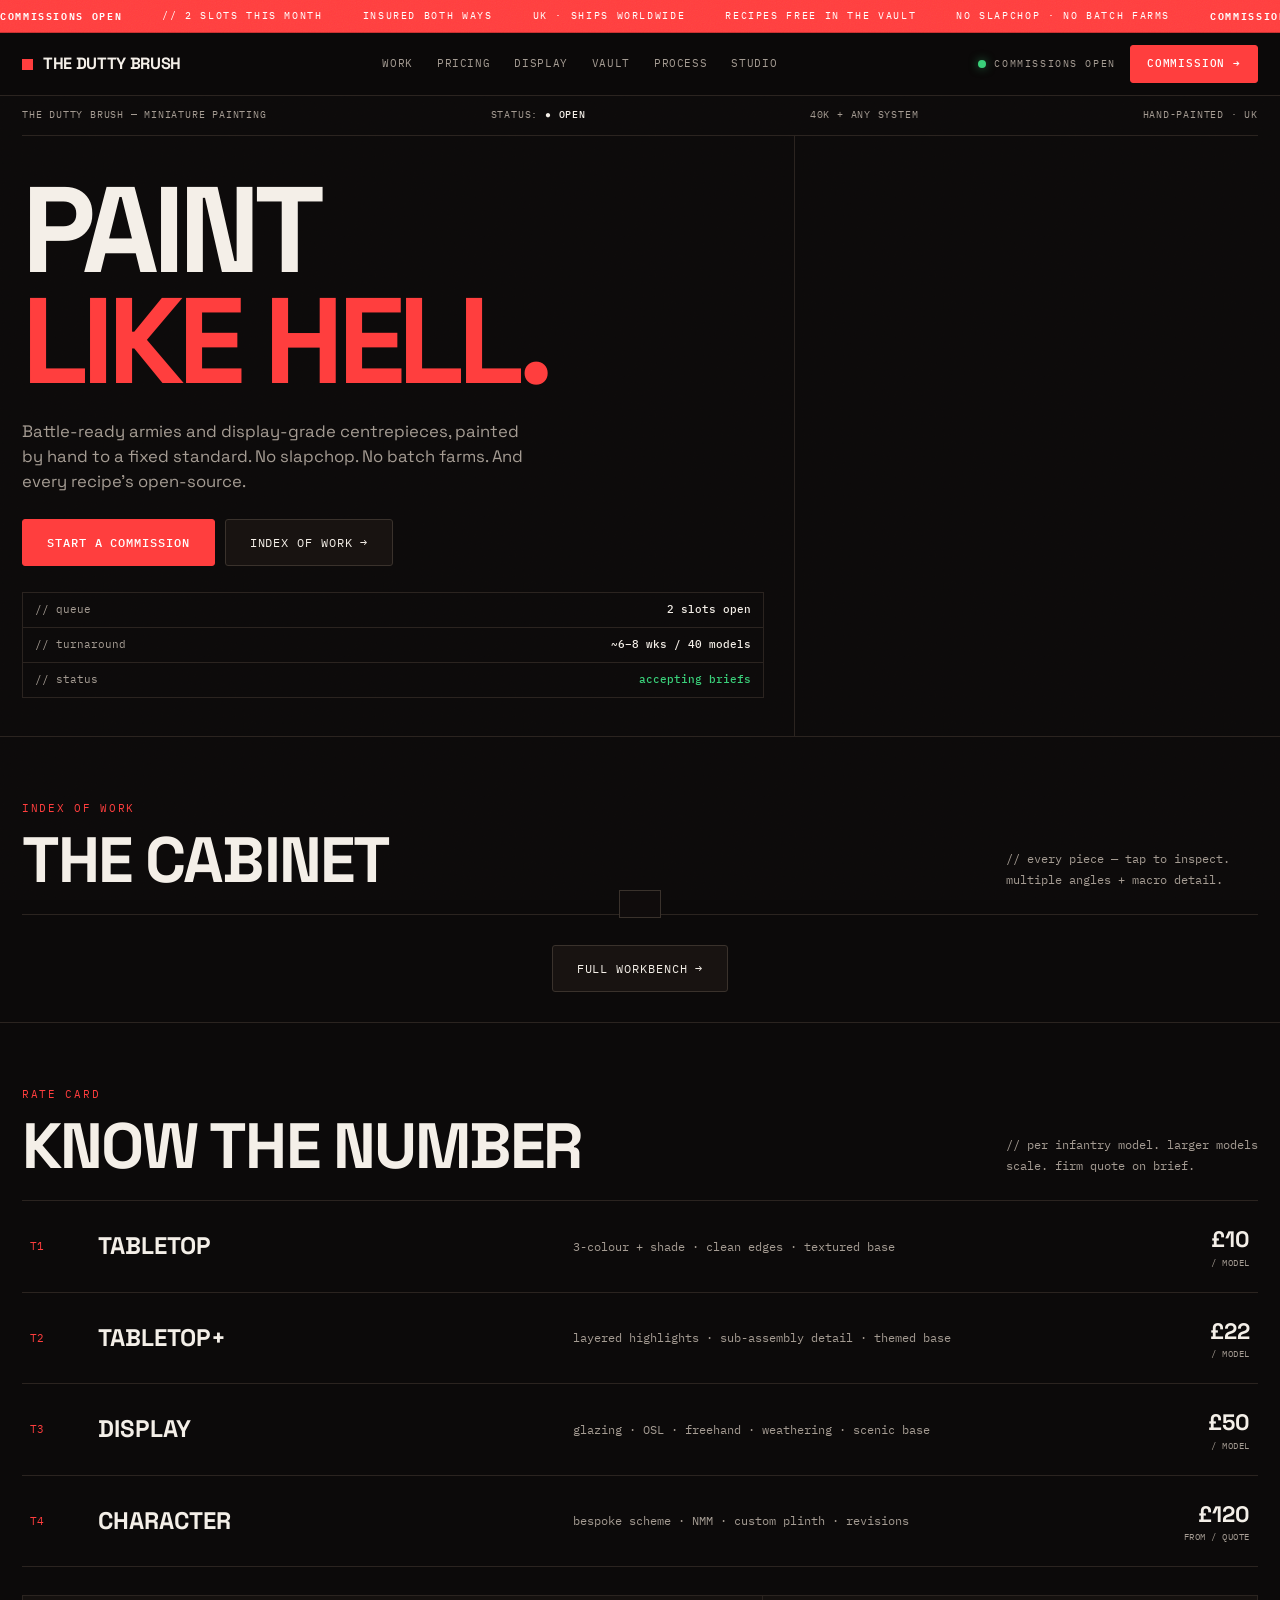
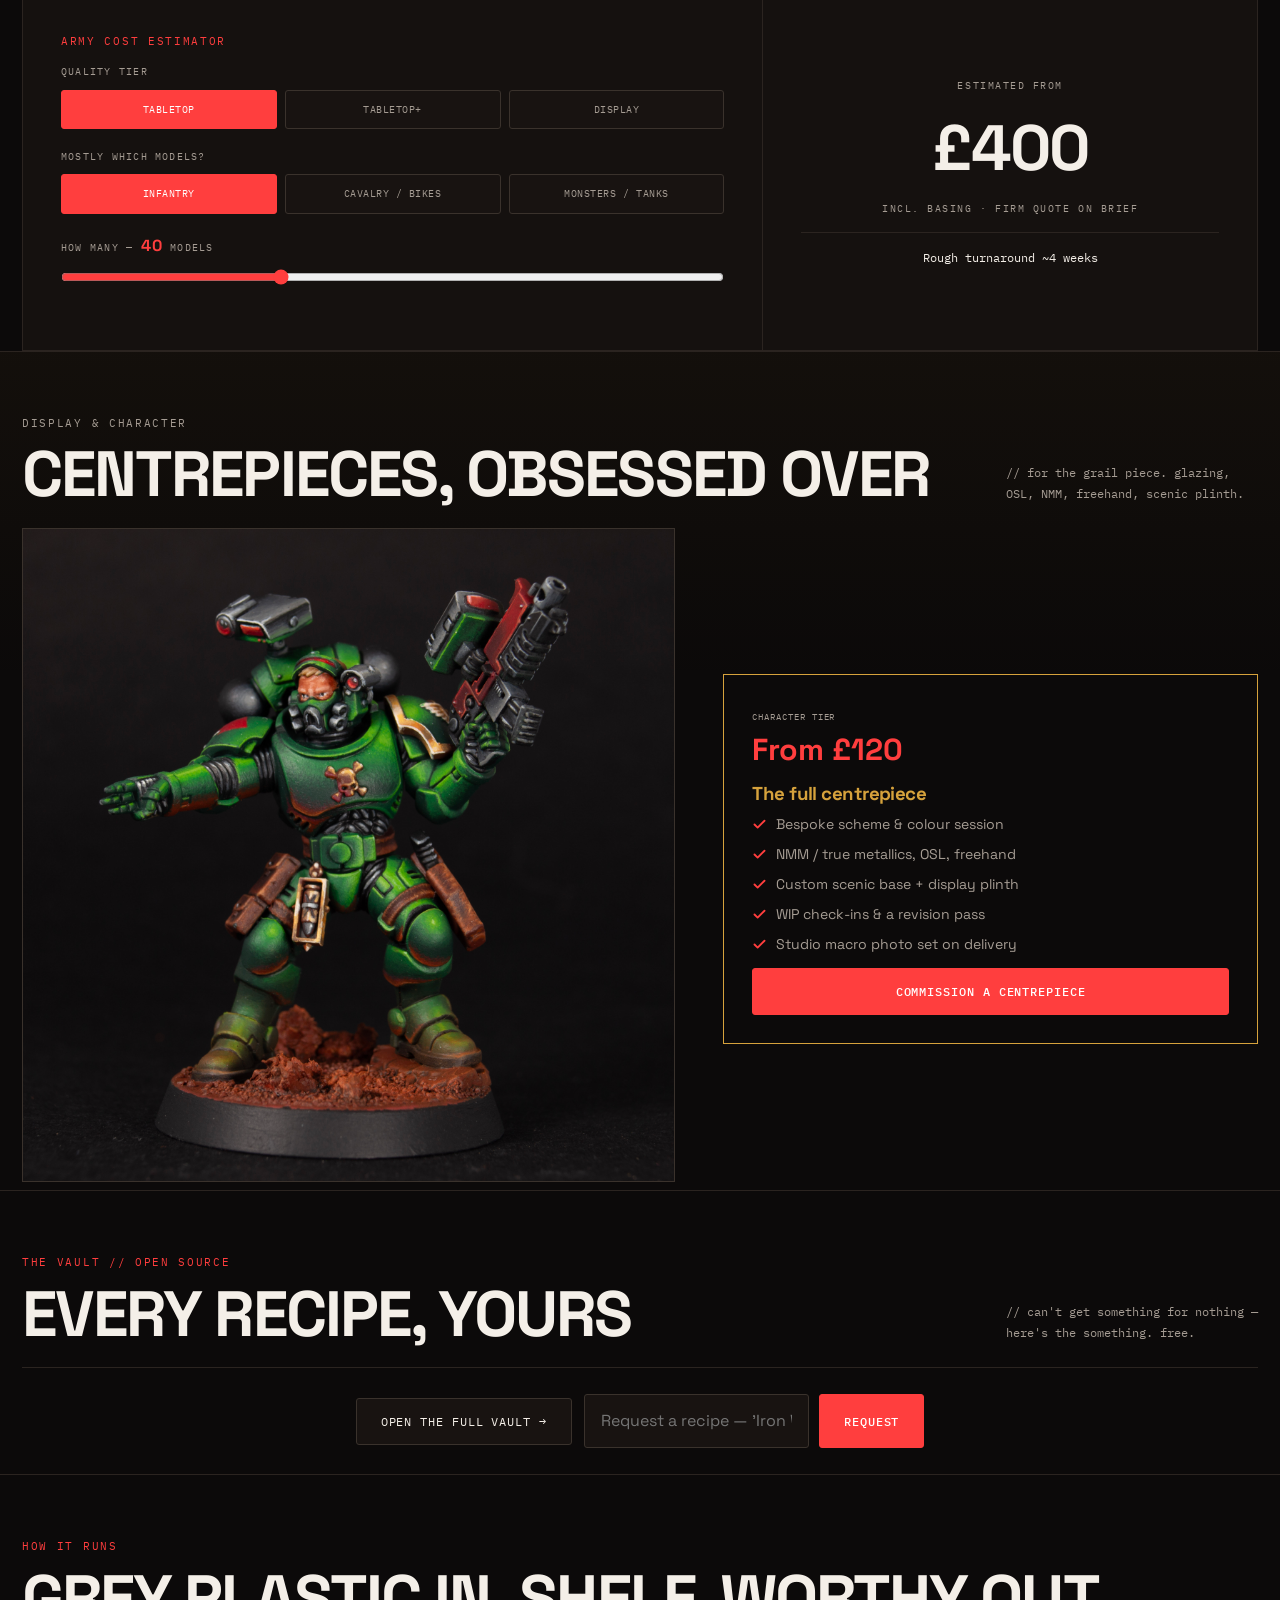
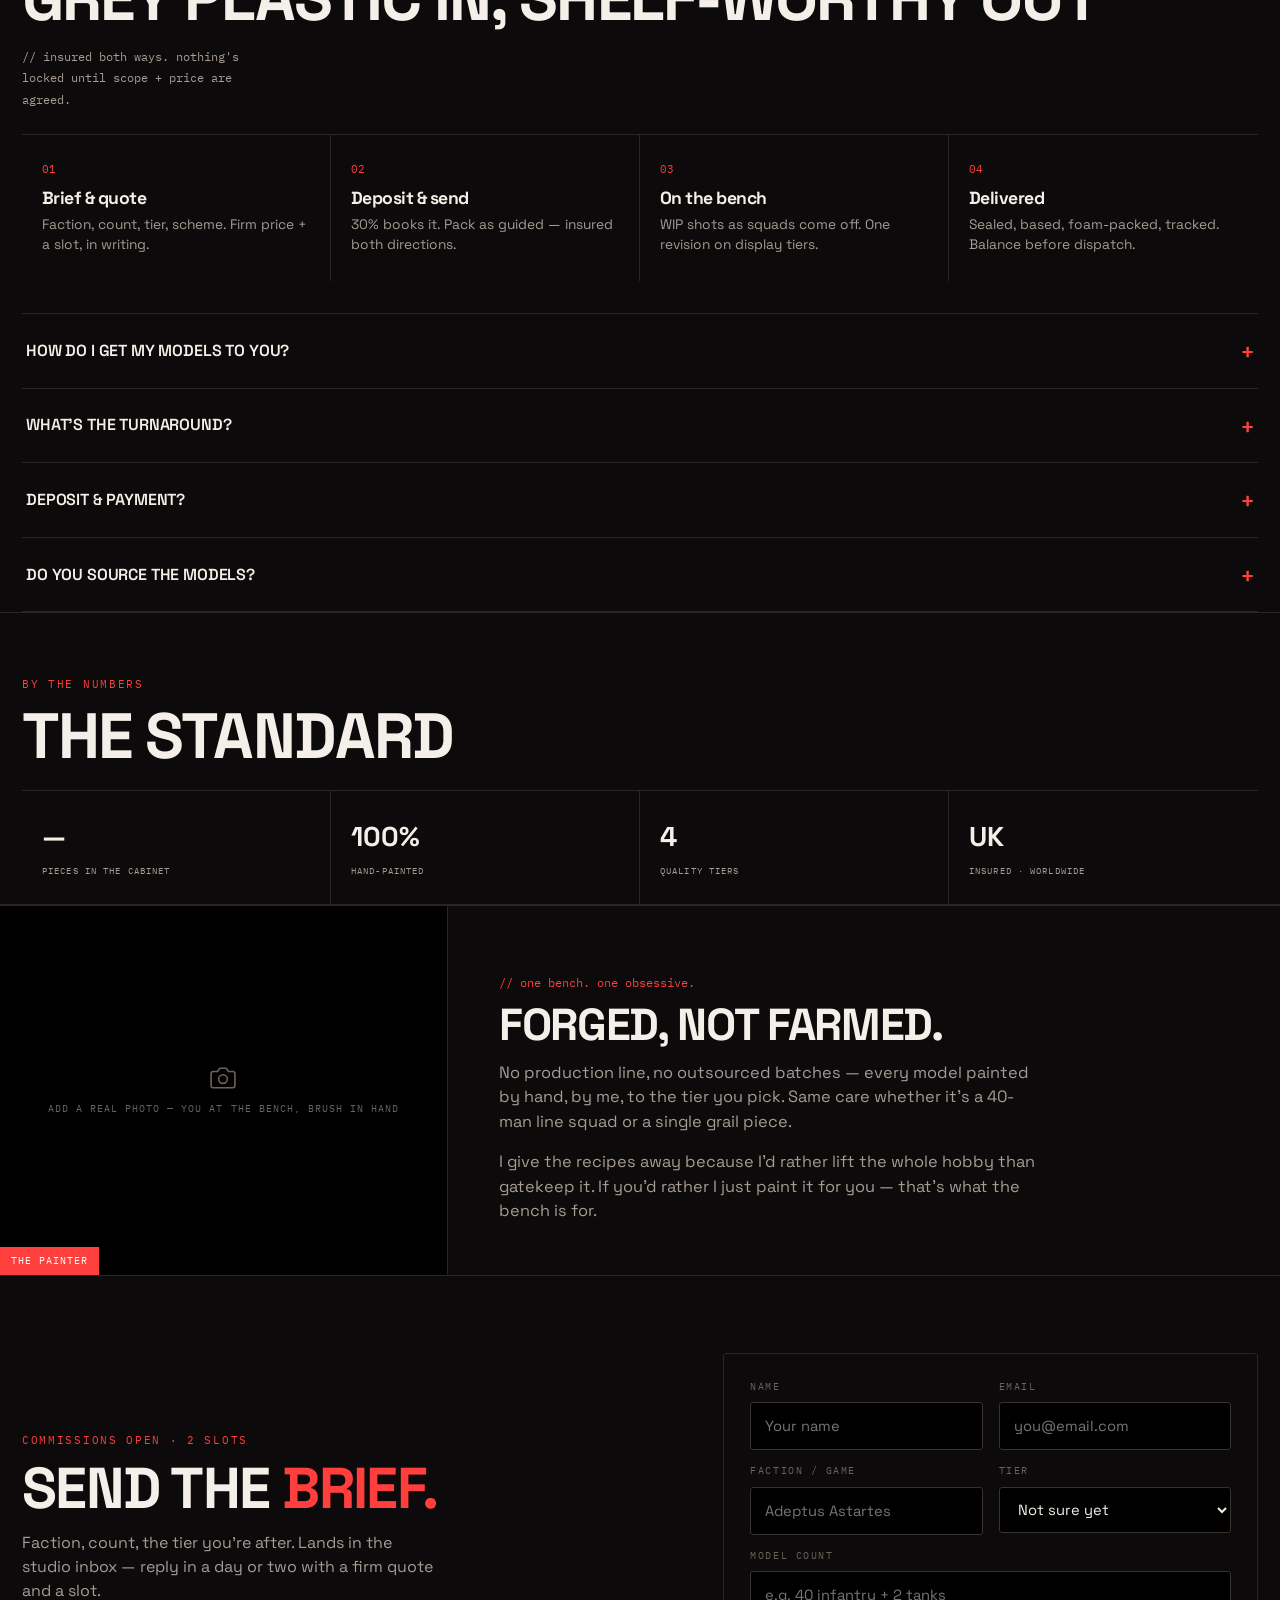
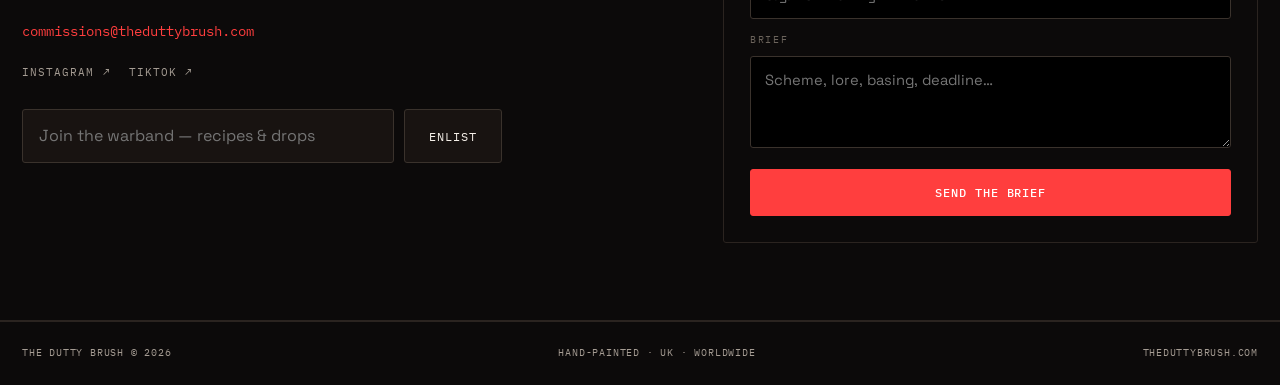
==== commit 922e7785: "feat: rebuild site in the "Forge" design system Full ground-up redesign from the 4-perspective audit" ====
--- a/index.html
+++ b/index.html
@@ -4,232 +4,202 @@
   <meta charset="UTF-8">
   <meta name="viewport" content="width=device-width, initial-scale=1.0">
   <title>The Dutty Brush — Warhammer &amp; Tabletop Miniature Painting Commissions</title>
-  <meta name="description" content="Hand-painted Warhammer 40K and tabletop miniatures, tabletop-ready to display-grade. Free paint recipes in The Vault. Commissions open.">
-  <meta name="theme-color" content="#07070a">
+  <meta name="description" content="Hand-painted Warhammer 40K and tabletop miniatures — battle-ready armies to display-grade centrepieces. Fixed per-model pricing, insured both ways, and free paint recipes in The Vault. Commissions open.">
+  <meta name="theme-color" content="#0c0a0a">
   <link rel="canonical" href="https://theduttybrush.com/">
-
   <meta property="og:type" content="website">
   <meta property="og:site_name" content="The Dutty Brush">
   <meta property="og:title" content="The Dutty Brush — Miniature Painting Commissions">
-  <meta property="og:description" content="Display-grade minis, battle-ready armies, and the recipes behind every one. Commissions open.">
+  <meta property="og:description" content="Battle-ready armies and display-grade centrepieces, painted by hand. Recipes free in The Vault. Commissions open.">
   <meta property="og:url" content="https://theduttybrush.com/">
   <meta property="og:image" content="https://theduttybrush.com/assets/img/featured.jpg">
   <meta name="twitter:card" content="summary_large_image">
   <meta name="twitter:image" content="https://theduttybrush.com/assets/img/featured.jpg">
-
   <link rel="icon" type="image/jpeg" href="assets/img/avatar.jpg">
   <link rel="apple-touch-icon" href="assets/img/avatar.jpg">
   <link rel="preconnect" href="https://fonts.googleapis.com">
   <link rel="preconnect" href="https://fonts.gstatic.com" crossorigin>
-  <link href="https://fonts.googleapis.com/css2?family=Archivo:ital,wght@0,800;0,900;1,800;1,900&family=Inter:wght@400;500;600;700&family=JetBrains+Mono:wght@400;500;600&display=swap" rel="stylesheet">
-  <link rel="stylesheet" href="assets/css/styles.css">
-  <link rel="stylesheet" href="assets/css/home.css">
-
+  <link rel="preload" as="image" href="assets/img/work/work-01.jpg">
+  <link href="https://fonts.googleapis.com/css2?family=Space+Grotesk:wght@400;500;700&family=IBM+Plex+Mono:wght@400;500;600&display=swap" rel="stylesheet">
+  <link rel="stylesheet" href="assets/css/forge.css">
   <script type="application/ld+json">
   {"@context":"https://schema.org","@type":"ProfessionalService","name":"The Dutty Brush",
    "description":"Warhammer and tabletop miniature painting commission studio.","url":"https://theduttybrush.com/",
    "image":"https://theduttybrush.com/assets/img/featured.jpg","email":"commissions@theduttybrush.com","areaServed":"Worldwide",
-   "sameAs":["https://instagram.com/duttyclem","https://www.tiktok.com/@theduttybrush","https://www.facebook.com/profile.php?id=61582895284714"]}
+   "priceRange":"££","sameAs":["https://instagram.com/duttyclem","https://www.tiktok.com/@theduttybrush","https://www.facebook.com/profile.php?id=61582895284714"]}
   </script>
 </head>
-<body class="grain">
-
-  <header class="nav">
-    <div class="wrap nav-inner">
-      <a class="brand" href="/" aria-label="The Dutty Brush home">
-        <img src="assets/img/avatar.jpg" alt="">
-        <span class="brand-name">The <span class="accent">Dutty</span> Brush</span>
-      </a>
-      <nav class="nav-links" aria-label="Primary">
-        <a href="gallery.html">Work</a>
-        <a href="vault.html">The Vault</a>
-        <a href="#tutorials">Tutorials</a>
-        <a href="#pricing">Commissions</a>
-      </nav>
-      <div class="nav-cta">
-        <span class="status hide-sm"><span class="dot"></span> Commissions Open</span>
-        <a class="btn btn-primary btn-sm hide-sm" href="#commission">Commission Me</a>
-        <button class="nav-toggle" aria-label="Menu" aria-expanded="false" aria-controls="nav-links">
-          <svg viewBox="0 0 24 24" fill="none" stroke="currentColor" stroke-width="2" stroke-linecap="round"><line x1="4" y1="7" x2="20" y2="7"/><line x1="4" y1="12" x2="20" y2="12"/><line x1="4" y1="17" x2="20" y2="17"/></svg>
-        </button>
-      </div>
-    </div>
-  </header>
+<body>
+
+  <div class="ticker"><div class="run">
+    <span><b>Commissions OPEN</b></span><span>// 2 slots this month</span><span>insured both ways</span><span>UK · ships worldwide</span><span>recipes free in The Vault</span><span>no slapchop · no batch farms</span>
+    <span><b>Commissions OPEN</b></span><span>// 2 slots this month</span><span>insured both ways</span><span>UK · ships worldwide</span><span>recipes free in The Vault</span><span>no slapchop · no batch farms</span>
+  </div></div>
+
+  <header class="nav"><div class="wrap nav-inner">
+    <a class="brand" href="/" aria-label="The Dutty Brush home"><span class="sq"></span><span class="brand-name">The Dutty Brush</span></a>
+    <nav class="nav-links" id="nav-links" aria-label="Primary"><a href="#work">Work</a><a href="#pricing">Pricing</a><a href="#display">Display</a><a href="vault.html">Vault</a><a href="#process">Process</a><a href="#studio">Studio</a></nav>
+    <div class="nav-cta">
+      <span class="status hide-sm"><span class="dot"></span> Commissions Open</span>
+      <a class="btn btn-acc btn-sm hide-sm" href="#contact">Commission →</a>
+      <button class="nav-toggle" aria-label="Menu" aria-expanded="false" aria-controls="nav-links"><svg viewBox="0 0 24 24" fill="none" stroke="currentColor" stroke-width="2" stroke-linecap="round"><line x1="4" y1="7" x2="20" y2="7"/><line x1="4" y1="12" x2="20" y2="12"/><line x1="4" y1="17" x2="20" y2="17"/></svg></button>
+    </div>
+  </div></header>
 
   <main>
-    <!-- CINEMATIC HERO -->
-    <section class="cine">
-      <div class="cine-bg" id="cine-bg" aria-hidden="true"></div>
-      <div id="embers" aria-hidden="true"></div>
-      <div class="wrap">
-        <span class="eyebrow acc" style="display:block;margin-bottom:22px;">Warhammer &amp; Tabletop Miniature Painting</span>
-        <h1 class="display">PAINT<br><span class="stroke">LIKE HELL.</span></h1>
-        <p class="tagline">Display-grade minis, battle-ready armies, and the recipes behind every one. This is the workbench of <span class="accent">The Dutty Brush</span>.</p>
-        <div style="margin-top:36px; display:flex; gap:14px; flex-wrap:wrap; justify-content:center;">
-          <a class="btn btn-primary" href="#commission">Start a Commission</a>
-          <a class="btn btn-ghost" href="vault.html">Steal my Recipes
-            <svg viewBox="0 0 24 24" fill="none" stroke="currentColor" stroke-width="2" stroke-linecap="round" stroke-linejoin="round"><line x1="5" y1="12" x2="19" y2="12"/><polyline points="12 5 19 12 12 19"/></svg>
-          </a>
-        </div>
-      </div>
-      <div class="scroll-cue">Scroll<span></span></div>
-    </section>
-
-    <!-- PROOF BAR (honest claims) -->
-    <section class="proof">
-      <div class="wrap proof-row">
-        <div class="proof-stat"><div class="n">40K +</div><div class="l">Any system</div></div>
-        <div class="proof-stat"><div class="n">4 tiers</div><div class="l">Tabletop → Display</div></div>
-        <div class="proof-stat"><div class="n">100%</div><div class="l">Hand-painted</div></div>
-        <div class="proof-stat"><div class="n">UK</div><div class="l">Ships worldwide</div></div>
-        <div class="proof-stat"><div class="n">Free</div><div class="l">Recipes in The Vault</div></div>
-      </div>
-    </section>
-
-    <!-- FEATURED SHOWCASE -->
-    <section class="section wrap reveal" id="work">
-      <div class="section-head">
-        <span class="eyebrow acc">The Standard</span>
-        <h2>What lands back on your shelf</h2>
-        <p>Layered highlights, glazed transitions, weathering and a base that tells a story — finished to the tier you pick. No batch-farming, no shortcuts.</p>
-      </div>
+    <!-- HERO -->
+    <section class="hero"><div class="wrap">
+      <div class="meta"><span>The Dutty Brush — Miniature Painting</span><span>Status: <b class="acc">● OPEN</b></span><span>40K + any system</span><span>Hand-painted · UK</span></div>
+      <div class="hero-grid">
+        <div class="l">
+          <h1 class="hl">PAINT<br><span class="red">LIKE HELL.</span></h1>
+          <p class="sub">Battle-ready armies and display-grade centrepieces, painted by hand to a fixed standard. No slapchop. No batch farms. And every recipe's open-source.</p>
+          <div class="hero-actions"><a class="btn btn-acc" href="#contact">Start a commission</a><a class="btn btn-ghost" href="#work">Index of work →</a></div>
+          <div class="flog">
+            <div><span>// queue</span><b>2 slots open</b></div>
+            <div><span>// turnaround</span><b>~6–8 wks / 40 models</b></div>
+            <div><span>// status</span><b class="ok">accepting briefs</b></div>
+          </div>
+        </div>
+        <div class="r" id="hero-grid"></div>
+      </div>
+    </div></section>
+
+    <!-- WORK -->
+    <section class="section" id="work"><div class="wrap">
+      <div class="section-head"><div><span class="eyebrow acc block">Index of work</span><h2>The cabinet</h2></div><p>// every piece — tap to inspect. multiple angles + macro detail.</p></div>
+    </div>
+    <div class="wrap"><div class="work-grid" id="work-grid" aria-live="polite"></div></div>
+    <div class="wrap" style="display:flex;gap:12px;justify-content:center;padding:30px 0;flex-wrap:wrap">
+      <a class="btn btn-ghost" href="gallery.html">Full workbench →</a>
+    </div></section>
+
+    <!-- PRICING + ESTIMATOR -->
+    <section class="section" id="pricing"><div class="wrap">
+      <div class="section-head"><div><span class="eyebrow acc block">Rate card</span><h2>Know the number</h2></div><p>// per infantry model. larger models scale. firm quote on brief.</p></div>
+      <div class="ptable">
+        <div class="prow"><div class="no">T1</div><div class="tn">Tabletop</div><div class="ds">3-colour + shade · clean edges · textured base</div><div class="pr">£10<small>/ model</small></div></div>
+        <div class="prow"><div class="no">T2</div><div class="tn">Tabletop+</div><div class="ds">layered highlights · sub-assembly detail · themed base</div><div class="pr">£22<small>/ model</small></div></div>
+        <div class="prow"><div class="no">T3</div><div class="tn">Display</div><div class="ds">glazing · OSL · freehand · weathering · scenic base</div><div class="pr">£50<small>/ model</small></div></div>
+        <div class="prow"><div class="no">T4</div><div class="tn">Character</div><div class="ds">bespoke scheme · NMM · custom plinth · revisions</div><div class="pr">£120<small>from / quote</small></div></div>
+      </div>
+      <div class="estimator" style="margin-top:28px">
+        <div class="est-grid">
+          <div class="est-controls">
+            <span class="eyebrow acc block">Army cost estimator</span>
+            <div class="row"><label>Quality tier</label><div class="seg" id="est-tier"><button data-tier="10" class="on">Tabletop</button><button data-tier="22">Tabletop+</button><button data-tier="50">Display</button></div></div>
+            <div class="row"><label>Mostly which models?</label><div class="seg" id="est-type"><button data-mult="1" class="on">Infantry</button><button data-mult="1.8">Cavalry / bikes</button><button data-mult="3">Monsters / tanks</button></div></div>
+            <div class="row"><label>How many — <span class="est-count" id="est-count">40</span> models</label><input type="range" id="est-range" min="1" max="120" value="40"></div>
+          </div>
+          <div class="est-out">
+            <div class="k">Estimated from</div><div class="big" id="est-price">£400</div><div class="k">incl. basing · firm quote on brief</div>
+            <div class="turn" id="est-turn">Rough turnaround ~7 weeks</div>
+          </div>
+        </div>
+      </div>
+    </div></section>
+
+    <!-- DISPLAY & CHARACTER -->
+    <section class="section premium" id="display"><div class="wrap">
+      <div class="section-head"><div><span class="eyebrow gold block">Display &amp; Character</span><h2>Centrepieces, obsessed over</h2></div><p>// for the grail piece. glazing, OSL, NMM, freehand, scenic plinth.</p></div>
       <div class="split">
-        <div class="showcase"><img src="assets/img/featured.jpg" alt="A display-grade hand-painted Space Marine miniature"><span class="chip acc tag">Display Grade</span></div>
-        <div>
-          <span class="eyebrow acc" style="display:block;margin-bottom:14px;">Every edge, every transition, by hand</span>
-          <h3 style="font-size:clamp(1.6rem,4vw,2.4rem)">From grey plastic to centrepiece.</h3>
-          <p style="color:var(--tx-soft); margin-top:16px;">Send a box of sprue, get back an army you're almost scared to field. Pick your standard, your scheme and your base — I handle the rest, sealed and shipped safe.</p>
-          <div style="display:flex; gap:12px; flex-wrap:wrap; margin-top:24px;">
-            <a class="btn btn-ghost" href="gallery.html">See the full workbench</a>
-            <a class="btn btn-primary" href="#commission">Get this on your army</a>
-          </div>
-        </div>
-      </div>
-    </section>
-
-    <!-- THE VAULT -->
-    <section class="section wrap reveal" id="vault">
-      <div class="section-head">
-        <span class="eyebrow acc">The Vault · Free Recipes</span>
-        <h2>Every scheme. Every paint. <span class="accent">Yours.</span></h2>
-        <p>You can't get something for nothing — so here's the something. The exact recipe behind every model I paint, free to steal. Like it? Get me to do it properly on yours.</p>
-      </div>
-      <div class="vault-grid" id="vault-grid"></div>
-      <div style="margin-top:38px; display:flex; justify-content:center;">
-        <a class="btn btn-ghost" href="vault.html">Open the full Vault
-          <svg viewBox="0 0 24 24" fill="none" stroke="currentColor" stroke-width="2" stroke-linecap="round" stroke-linejoin="round"><line x1="5" y1="12" x2="19" y2="12"/><polyline points="12 5 19 12 12 19"/></svg>
-        </a>
-      </div>
-    </section>
-
-    <!-- TUTORIALS -->
-    <section class="section wrap reveal" id="tutorials">
-      <div class="section-head">
-        <span class="eyebrow acc">Process Breakdowns</span>
-        <h2>Watch how it's done</h2>
-        <p>Step-by-step from primer to varnish. Learn the techniques, or just enjoy the grind.</p>
-      </div>
-      <div class="tut-grid" id="tut-grid"></div>
-    </section>
-
-    <!-- PRICING -->
-    <section class="section wrap reveal" id="pricing">
-      <div class="section-head">
-        <span class="eyebrow acc">Commissions</span>
-        <h2>Pick your standard</h2>
-        <p>Starting prices per standard infantry model. Cavalry, monsters and vehicles scale up, and every project gets a firm quote from your brief.</p>
-      </div>
-      <div class="tier-grid">
-        <article class="card tier"><span class="tier-tag">From £10 / model</span><h3>Tabletop</h3><p>Clean, cohesive, ready to game.</p><ul><li><svg viewBox="0 0 24 24" fill="none" stroke="currentColor" stroke-width="3" stroke-linecap="round" stroke-linejoin="round"><polyline points="20 6 9 17 4 12"/></svg> 3-colour + shade</li><li><svg viewBox="0 0 24 24" fill="none" stroke="currentColor" stroke-width="3" stroke-linecap="round" stroke-linejoin="round"><polyline points="20 6 9 17 4 12"/></svg> Clean edges</li><li><svg viewBox="0 0 24 24" fill="none" stroke="currentColor" stroke-width="3" stroke-linecap="round" stroke-linejoin="round"><polyline points="20 6 9 17 4 12"/></svg> Textured base</li></ul></article>
-        <article class="card tier featured"><span class="tier-tag">From £22 / model</span><h3>Tabletop+</h3><p>The sweet spot — reads across the table and up close.</p><ul><li><svg viewBox="0 0 24 24" fill="none" stroke="currentColor" stroke-width="3" stroke-linecap="round" stroke-linejoin="round"><polyline points="20 6 9 17 4 12"/></svg> Layered highlights</li><li><svg viewBox="0 0 24 24" fill="none" stroke="currentColor" stroke-width="3" stroke-linecap="round" stroke-linejoin="round"><polyline points="20 6 9 17 4 12"/></svg> Sub-assembly detail</li><li><svg viewBox="0 0 24 24" fill="none" stroke="currentColor" stroke-width="3" stroke-linecap="round" stroke-linejoin="round"><polyline points="20 6 9 17 4 12"/></svg> Themed basing</li></ul></article>
-        <article class="card tier"><span class="tier-tag">From £50 / model</span><h3>Display</h3><p>Cabinet pieces, built to be looked at.</p><ul><li><svg viewBox="0 0 24 24" fill="none" stroke="currentColor" stroke-width="3" stroke-linecap="round" stroke-linejoin="round"><polyline points="20 6 9 17 4 12"/></svg> Glazing &amp; OSL</li><li><svg viewBox="0 0 24 24" fill="none" stroke="currentColor" stroke-width="3" stroke-linecap="round" stroke-linejoin="round"><polyline points="20 6 9 17 4 12"/></svg> Freehand &amp; weathering</li><li><svg viewBox="0 0 24 24" fill="none" stroke="currentColor" stroke-width="3" stroke-linecap="round" stroke-linejoin="round"><polyline points="20 6 9 17 4 12"/></svg> Scenic base</li></ul></article>
-        <article class="card tier"><span class="tier-tag">Quote · from £120</span><h3>Character</h3><p>Centrepiece showpieces, full collaboration.</p><ul><li><svg viewBox="0 0 24 24" fill="none" stroke="currentColor" stroke-width="3" stroke-linecap="round" stroke-linejoin="round"><polyline points="20 6 9 17 4 12"/></svg> Bespoke scheme</li><li><svg viewBox="0 0 24 24" fill="none" stroke="currentColor" stroke-width="3" stroke-linecap="round" stroke-linejoin="round"><polyline points="20 6 9 17 4 12"/></svg> Competition finish</li><li><svg viewBox="0 0 24 24" fill="none" stroke="currentColor" stroke-width="3" stroke-linecap="round" stroke-linejoin="round"><polyline points="20 6 9 17 4 12"/></svg> Custom plinth</li></ul></article>
-      </div>
-    </section>
-
-    <!-- TESTIMONIALS (data-driven; hidden until you add real ones) -->
-    <section class="section wrap reveal" id="testimonials-section" hidden>
-      <div class="section-head"><span class="eyebrow acc">Word from the warband</span><h2>What clients say</h2></div>
-      <div class="quotes" id="quotes"></div>
-    </section>
-
-    <!-- COMMUNITY FEEDBACK -->
-    <section class="section wrap reveal">
-      <div class="card" style="padding:clamp(28px,5vw,48px);">
-        <div class="split">
-          <div>
-            <span class="eyebrow acc" style="display:block;margin-bottom:14px;">Join in</span>
-            <h2 style="font-size:clamp(1.8rem,4.5vw,2.6rem)">Tell me what to paint next</h2>
-            <p style="color:var(--tx-soft); margin-top:16px;">Hype the work, or throw a unit in the request pile. Most-wanted schemes get the full Vault treatment.</p>
-            <div class="reacts" id="reacts" style="margin-top:22px;"></div>
-          </div>
-          <div>
-            <label class="eyebrow" style="display:block;margin-bottom:10px;">Request a recipe</label>
-            <form class="news" id="request-form">
-              <input type="text" id="rq-text" placeholder="e.g. 'Iron Warriors, but rusty'" aria-label="Recipe request" required>
-              <button class="btn btn-primary" type="submit">Request</button>
-            </form>
-            <p style="color:var(--mut); font-size:.82rem; margin-top:12px;">No login needed. I read every one.</p>
-          </div>
-        </div>
-      </div>
-    </section>
-
-    <!-- NEWSLETTER -->
-    <section class="section wrap reveal">
-      <div class="card contact-card" style="border-color:var(--acc-line);">
-        <span class="eyebrow acc">Join the warband</span>
-        <h2>Recipes, drops &amp; open slots</h2>
-        <p>New recipes, behind-the-scenes WIPs, and a heads-up the moment commission slots open. No spam, ever.</p>
-        <form class="news" id="news-form" style="margin:28px auto 0; justify-content:center;">
-          <input type="email" id="news-email" placeholder="you@email.com" aria-label="Email" required>
-          <button class="btn btn-primary" type="submit">Enlist</button>
-        </form>
-      </div>
-    </section>
-
-    <!-- COMMISSION -->
-    <section class="section wrap reveal" id="commission">
+        <div><div class="lead-img"><img src="assets/img/featured.jpg" alt="Display-grade centrepiece miniature"></div><div class="macro-row" id="prem-macros"></div></div>
+        <div class="scope gold">
+          <div><span class="per">Character tier</span><div class="price">From £120</div></div>
+          <h3 style="text-transform:none">The full centrepiece</h3>
+          <ul>
+            <li><svg viewBox="0 0 24 24" fill="none" stroke="currentColor" stroke-width="3" stroke-linecap="round" stroke-linejoin="round"><polyline points="20 6 9 17 4 12"/></svg> Bespoke scheme &amp; colour session</li>
+            <li><svg viewBox="0 0 24 24" fill="none" stroke="currentColor" stroke-width="3" stroke-linecap="round" stroke-linejoin="round"><polyline points="20 6 9 17 4 12"/></svg> NMM / true metallics, OSL, freehand</li>
+            <li><svg viewBox="0 0 24 24" fill="none" stroke="currentColor" stroke-width="3" stroke-linecap="round" stroke-linejoin="round"><polyline points="20 6 9 17 4 12"/></svg> Custom scenic base + display plinth</li>
+            <li><svg viewBox="0 0 24 24" fill="none" stroke="currentColor" stroke-width="3" stroke-linecap="round" stroke-linejoin="round"><polyline points="20 6 9 17 4 12"/></svg> WIP check-ins &amp; a revision pass</li>
+            <li><svg viewBox="0 0 24 24" fill="none" stroke="currentColor" stroke-width="3" stroke-linecap="round" stroke-linejoin="round"><polyline points="20 6 9 17 4 12"/></svg> Studio macro photo set on delivery</li>
+          </ul>
+          <a class="btn btn-acc" href="#contact">Commission a centrepiece</a>
+        </div>
+      </div>
+    </div></section>
+
+    <!-- VAULT -->
+    <section class="section" id="vault"><div class="wrap">
+      <div class="section-head"><div><span class="eyebrow acc block">The Vault // open source</span><h2>Every recipe, yours</h2></div><p>// can't get something for nothing — here's the something. free.</p></div>
+    </div>
+    <div class="wrap"><div class="vault-grid" id="vault-grid"></div></div>
+    <div class="wrap" style="display:flex;gap:12px;justify-content:center;align-items:center;padding:26px 0;flex-wrap:wrap">
+      <a class="btn btn-ghost" href="vault.html">Open the full Vault →</a>
+      <form class="news" id="request-form" style="margin:0"><input type="text" id="rq-text" placeholder="Request a recipe — 'Iron Warriors, but rusty'" aria-label="Request a recipe" required><button class="btn btn-acc" type="submit">Request</button></form>
+    </div></section>
+
+    <!-- PROCESS + FAQ -->
+    <section class="section" id="process"><div class="wrap">
+      <div class="section-head"><div><span class="eyebrow acc block">How it runs</span><h2>Grey plastic in, shelf-worthy out</h2></div><p>// insured both ways. nothing's locked until scope + price are agreed.</p></div>
+    </div>
+    <div class="wrap"><div class="steps">
+      <div class="step"><div class="sn">01</div><h3>Brief &amp; quote</h3><p>Faction, count, tier, scheme. Firm price + a slot, in writing.</p></div>
+      <div class="step"><div class="sn">02</div><h3>Deposit &amp; send</h3><p>30% books it. Pack as guided — insured both directions.</p></div>
+      <div class="step"><div class="sn">03</div><h3>On the bench</h3><p>WIP shots as squads come off. One revision on display tiers.</p></div>
+      <div class="step"><div class="sn">04</div><h3>Delivered</h3><p>Sealed, based, foam-packed, tracked. Balance before dispatch.</p></div>
+    </div></div>
+    <div class="wrap"><div class="faq" style="margin-top:32px">
+      <details><summary>How do I get my models to you?</summary><p>Box them with each model wrapped and snug — I'll send a quick packing guide on booking. Postage is insured both directions, so transit damage is covered, not on you.</p></details>
+      <details><summary>What's the turnaround?</summary><p>Depends on size and tier — use the estimator above for a rough guide. A typical 40-model Tabletop+ force runs ~6–8 weeks once it reaches the bench. You'll have a date in writing before any money changes hands.</p></details>
+      <details><summary>Deposit &amp; payment?</summary><p>30% deposit secures your slot, balance before dispatch. Larger armies can be staged by squad.</p></details>
+      <details><summary>Do you source the models?</summary><p>Either way — send your own, or I source them and fold it into the quote.</p></details>
+    </div></div></section>
+
+    <!-- PROOF + TESTIMONIALS -->
+    <section class="section"><div class="wrap"><div class="section-head"><div><span class="eyebrow acc block">By the numbers</span><h2>The standard</h2></div></div></div>
+    <div class="wrap"><div class="proof">
+      <div class="stat"><div class="n" id="stat-count">—</div><div class="l">Pieces in the cabinet</div></div>
+      <div class="stat"><div class="n">100%</div><div class="l">Hand-painted</div></div>
+      <div class="stat"><div class="n">4</div><div class="l">Quality tiers</div></div>
+      <div class="stat"><div class="n">UK</div><div class="l">Insured · worldwide</div></div>
+    </div></div>
+    <div class="wrap" id="testimonials-section" hidden><div class="quotes" id="quotes"></div></div></section>
+
+    <!-- STUDIO -->
+    <section class="section" id="studio"><div class="studio">
+      <div class="ph"><div class="ph-empty"><svg width="26" height="26" viewBox="0 0 24 24" fill="none" stroke="currentColor" stroke-width="1.5"><path d="M23 19a2 2 0 0 1-2 2H3a2 2 0 0 1-2-2V8a2 2 0 0 1 2-2h4l2-3h6l2 3h4a2 2 0 0 1 2 2z"/><circle cx="12" cy="13" r="4"/></svg><span>Add a real photo — you at the bench, brush in hand</span></div><span class="mk">The painter</span></div>
+      <div class="tx">
+        <p class="mono">// one bench. one obsessive.</p>
+        <h2 style="margin-top:12px">Forged, not farmed.</h2>
+        <p>No production line, no outsourced batches — every model painted by hand, by me, to the tier you pick. Same care whether it's a 40-man line squad or a single grail piece.</p>
+        <p>I give the recipes away because I'd rather lift the whole hobby than gatekeep it. If you'd rather I just paint it for you — that's what the bench is for.</p>
+      </div>
+    </div></section>
+
+    <!-- CONTACT -->
+    <section class="section" id="contact"><div class="wrap" style="padding-block:clamp(40px,6vw,80px)">
       <div class="split">
         <div>
-          <span class="eyebrow acc" style="display:block;margin-bottom:14px;">Commissions Open</span>
-          <h2 style="font-size:clamp(2rem,6vw,3.4rem)">Let's get yours <span class="accent">on the bench</span></h2>
-          <p style="color:var(--tx-soft); margin-top:16px;">Faction, model count, the tier you're after. Lands straight in the studio inbox — replies in a day or two.</p>
-          <div class="socials" style="justify-content:flex-start; margin-top:28px;">
-            <a class="social" href="https://instagram.com/duttyclem" target="_blank" rel="noopener" aria-label="Instagram"><svg viewBox="0 0 24 24" fill="none" stroke="currentColor" stroke-width="2" stroke-linecap="round" stroke-linejoin="round"><rect x="2" y="2" width="20" height="20" rx="5"/><path d="M16 11.37A4 4 0 1 1 12.63 8 4 4 0 0 1 16 11.37z"/><line x1="17.5" y1="6.5" x2="17.51" y2="6.5"/></svg></a>
-            <a class="social" href="https://www.tiktok.com/@theduttybrush" target="_blank" rel="noopener" aria-label="TikTok"><svg viewBox="0 0 24 24" fill="currentColor"><path d="M16 8.245a6.5 6.5 0 0 0 3.5 1.02V6.5a3.77 3.77 0 0 1-3.5-3.5h-2.77v11.04a2.02 2.02 0 1 1-2.02-2.02c.14 0 .27.02.4.05V9.27a4.79 4.79 0 1 0 4.39 4.78V8.245z"/></svg></a>
-            <a class="social" href="https://www.facebook.com/profile.php?id=61582895284714" target="_blank" rel="noopener" aria-label="Facebook"><svg viewBox="0 0 24 24" fill="none" stroke="currentColor" stroke-width="2" stroke-linecap="round" stroke-linejoin="round"><path d="M18 2h-3a5 5 0 0 0-5 5v3H7v4h3v8h4v-8h3l1-4h-4V7a1 1 0 0 1 1-1h3z"/></svg></a>
-            <a class="social" href="https://thebaselair.com/duttyclem" target="_blank" rel="noopener" aria-label="Baselair"><img src="assets/img/baselair.png" alt=""></a>
-          </div>
-        </div>
-        <form class="card" id="commission-form" style="padding:28px; display:flex; flex-direction:column; gap:14px;">
-          <div class="form-grid">
-            <div class="field"><label for="c-name">Name</label><input id="c-name" required placeholder="Your name"></div>
-            <div class="field"><label for="c-email">Email</label><input id="c-email" type="email" required placeholder="you@email.com"></div>
-          </div>
-          <div class="form-grid">
-            <div class="field"><label for="c-faction">Faction / Game</label><input id="c-faction" placeholder="Adeptus Astartes"></div>
-            <div class="field"><label for="c-tier">Tier</label><select id="c-tier"><option>Not sure yet</option><option>Tabletop</option><option>Tabletop+</option><option>Display</option><option>Character</option></select></div>
-          </div>
-          <div class="field"><label for="c-count">Model count</label><input id="c-count" placeholder="e.g. 10 infantry + 1 character"></div>
+          <span class="eyebrow acc block">Commissions open · 2 slots</span>
+          <h2 style="font-size:clamp(2rem,6vw,3.6rem);margin-top:10px">Send the <span class="acc">brief.</span></h2>
+          <p style="color:var(--soft);margin-top:16px;max-width:42ch">Faction, count, the tier you're after. Lands in the studio inbox — reply in a day or two with a firm quote and a slot.</p>
+          <p style="margin-top:16px"><a href="mailto:commissions@theduttybrush.com" style="color:var(--acc);font-family:var(--mono);font-size:.85rem">commissions@theduttybrush.com</a></p>
+          <div style="display:flex;gap:18px;margin-top:22px;font-family:var(--mono);font-size:.66rem;letter-spacing:.1em;text-transform:uppercase">
+            <a href="https://instagram.com/duttyclem" target="_blank" rel="noopener" style="color:var(--soft)">Instagram ↗</a>
+            <a href="https://www.tiktok.com/@theduttybrush" target="_blank" rel="noopener" style="color:var(--soft)">TikTok ↗</a>
+          </div>
+          <form class="news" id="news-form" style="margin-top:28px"><input type="email" id="news-email" placeholder="Join the warband — recipes &amp; drops" aria-label="Email" required><button class="btn btn-ghost" type="submit">Enlist</button></form>
+        </div>
+        <form class="fieldset" id="commission-form" style="display:flex;flex-direction:column;gap:14px;padding:26px">
+          <div class="form-grid"><div class="field"><label for="c-name">Name</label><input id="c-name" required placeholder="Your name"></div><div class="field"><label for="c-email">Email</label><input id="c-email" type="email" required placeholder="you@email.com"></div></div>
+          <div class="form-grid"><div class="field"><label for="c-faction">Faction / Game</label><input id="c-faction" placeholder="Adeptus Astartes"></div><div class="field"><label for="c-tier">Tier</label><select id="c-tier"><option>Not sure yet</option><option>Tabletop</option><option>Tabletop+</option><option>Display</option><option>Character</option></select></div></div>
+          <div class="field"><label for="c-count">Model count</label><input id="c-count" placeholder="e.g. 40 infantry + 2 tanks"></div>
           <div class="field"><label for="c-brief">Brief</label><textarea id="c-brief" rows="3" placeholder="Scheme, lore, basing, deadline…"></textarea></div>
-          <input type="text" id="c-website" tabindex="-1" autocomplete="off" aria-hidden="true" style="position:absolute;left:-9999px;width:1px;height:1px;opacity:0;">
-          <button class="btn btn-primary" type="submit" id="c-submit">Send the brief</button>
+          <input type="text" id="c-website" tabindex="-1" autocomplete="off" aria-hidden="true" style="position:absolute;left:-9999px;width:1px;height:1px;opacity:0">
+          <button class="btn btn-acc" type="submit" id="c-submit">Send the brief</button>
         </form>
       </div>
-    </section>
+    </div></section>
   </main>
 
-  <footer class="footer">
-    <div class="wrap footer-inner">
-      <div class="brand">
-        <img src="assets/img/avatar.jpg" alt="" style="width:38px;height:38px;border-radius:50%;border:1px solid var(--line-2);">
-        <span class="brand-name">The <span class="accent">Dutty</span> Brush</span>
-      </div>
-      <div class="meta">Stay dutty <span class="sep">/</span> Studio &copy; <span data-year>2026</span> <span class="sep">/</span> v4.0</div>
-    </div>
-  </footer>
-
+  <footer class="footer"><div class="wrap footer-inner">
+    <span>THE DUTTY BRUSH © <span data-year>2026</span></span>
+    <span>HAND-PAINTED · UK · WORLDWIDE</span>
+    <span>THEDUTTYBRUSH.COM</span>
+  </div></footer>
+
+  <div class="lightbox" id="lightbox" aria-hidden="true"><img id="lightbox-img" src="" alt=""></div>
   <div class="toast" id="toast" role="status" aria-live="polite"></div>
 
   <script src="assets/js/vendor/supabase.js"></script>
--- a/assets/css/forge.css
+++ b/assets/css/forge.css
@@ -0,0 +1,319 @@
+/* ==========================================================================
+   THE DUTTY BRUSH — "FORGE" production design system
+   Brutalist / industrial: warm near-black, film grain, Dutty-Red, hard grid,
+   oversized display type + mono data. One stylesheet for the whole site —
+   defines home components AND the component classes the JS emits
+   (work-card / vault-card / modal / fields / filters / toast …).
+   ========================================================================== */
+
+:root{
+  --bg:#0c0a0a; --bg-2:#15110f; --panel:#181311; --panel-2:#1e1815;
+  --ink:#f4efe8; --soft:#a59c93; --faint:#6b635b;
+  --line:#2b2420; --line-2:#3a322c;
+  --acc:#ff3e3e; --acc-d:#c62f2f; --acc-soft:rgba(255,62,62,.08); --acc-line:rgba(255,62,62,.4);
+  --gold:#d6a23c; --ok:#3ad07a; --ok-glow:rgba(58,208,122,.5);
+  --disp:"Space Grotesk",system-ui,sans-serif; --mono:"IBM Plex Mono",ui-monospace,monospace;
+  --r:3px; --r-lg:6px; --maxw:1340px; --ease:cubic-bezier(.16,1,.3,1);
+  --shadow:0 24px 60px -24px rgba(0,0,0,.75);
+}
+
+*,*::before,*::after{box-sizing:border-box}*{margin:0}
+html{scroll-behavior:smooth;-webkit-text-size-adjust:100%}
+body{
+  font-family:var(--disp);background:var(--bg);color:var(--ink);line-height:1.5;
+  -webkit-font-smoothing:antialiased;min-height:100dvh;overflow-x:hidden;
+  background-image:radial-gradient(900px 460px at 78% -8%,rgba(255,62,62,.10),transparent 60%);
+}
+/* film grain */
+body::before{content:"";position:fixed;inset:0;z-index:1;pointer-events:none;opacity:.42;mix-blend-mode:overlay;
+  background-image:url("data:image/svg+xml,%3Csvg xmlns='http://www.w3.org/2000/svg' width='140' height='140'%3E%3Cfilter id='n'%3E%3CfeTurbulence type='fractalNoise' baseFrequency='0.85' numOctaves='2'/%3E%3C/filter%3E%3Crect width='100%25' height='100%25' filter='url(%23n)' opacity='0.5'/%3E%3C/svg%3E")}
+header,main,footer{position:relative;z-index:2}
+img{display:block;max-width:100%;height:auto}
+a{color:inherit;text-decoration:none}
+button{font:inherit;color:inherit;cursor:pointer;background:none;border:none}
+input,select,textarea{font:inherit;color:inherit}
+ul{list-style:none;padding:0}
+:focus-visible{outline:2px solid var(--acc);outline-offset:2px}
+::selection{background:var(--acc);color:#fff}
+
+h1,h2,h3{font-weight:700;line-height:.92;letter-spacing:-.03em;text-transform:uppercase}
+.mono{font-family:var(--mono)}
+.acc{color:var(--acc)}.gold{color:var(--gold)}
+.label,.eyebrow{font-family:var(--mono);font-size:.66rem;letter-spacing:.16em;text-transform:uppercase;color:var(--soft)}
+.eyebrow.acc{color:var(--acc)}
+.wrap{max-width:var(--maxw);margin:0 auto;padding:0 22px}
+.hide-sm{}
+
+/* ---- buttons ---- */
+.btn{display:inline-flex;align-items:center;justify-content:center;gap:9px;padding:14px 24px;border:1px solid var(--line-2);border-radius:var(--r);
+  font-family:var(--mono);font-size:.72rem;letter-spacing:.08em;text-transform:uppercase;transition:.16s;white-space:nowrap}
+.btn svg{width:15px;height:15px}
+.btn:hover{border-color:var(--acc);color:var(--acc)}
+.btn-primary,.btn-acc{background:var(--acc);border-color:var(--acc);color:#fff;font-weight:500}
+.btn-primary:hover,.btn-acc:hover{background:var(--acc-d);border-color:var(--acc-d);color:#fff}
+.btn-ghost{background:var(--panel)}
+.btn-sm{padding:10px 16px;font-size:.66rem}
+.danger{color:var(--acc);border-color:var(--acc-line)}.danger:hover{background:var(--acc-soft)}
+
+/* ---- ticker ---- */
+.ticker{background:var(--acc);color:#fff;overflow:hidden;border-bottom:1px solid var(--acc-d)}
+.ticker .run{display:flex;gap:40px;white-space:nowrap;font-family:var(--mono);font-size:.64rem;letter-spacing:.16em;text-transform:uppercase;padding:8px 0;animation:run 36s linear infinite}
+.ticker .run b{font-weight:600}
+@keyframes run{to{transform:translateX(-50%)}}
+
+/* ---- nav ---- */
+.nav{position:sticky;top:0;z-index:40;background:color-mix(in srgb,var(--bg) 86%,transparent);backdrop-filter:blur(10px);border-bottom:1px solid var(--line)}
+.nav-inner{display:flex;align-items:center;justify-content:space-between;height:62px;gap:18px}
+.brand{display:flex;align-items:center;gap:10px}
+.brand img{width:30px;height:30px;border-radius:50%;border:1px solid var(--line-2);object-fit:cover}
+.brand .sq{width:11px;height:11px;background:var(--acc)}
+.brand-name{font-weight:700;letter-spacing:-.02em;text-transform:uppercase;font-size:1.02rem}
+.nav-links{display:flex;gap:2px}
+.nav-links a{font-family:var(--mono);font-size:.66rem;letter-spacing:.06em;text-transform:uppercase;color:var(--soft);padding:8px 11px;transition:.15s}
+.nav-links a:hover{color:var(--acc)}
+.nav-cta{display:flex;align-items:center;gap:14px}
+.nav-toggle{display:none;width:40px;height:40px;place-items:center}
+.nav-toggle svg{width:22px;height:22px}
+.status{display:inline-flex;align-items:center;gap:8px;font-family:var(--mono);font-size:.62rem;letter-spacing:.16em;text-transform:uppercase;color:var(--soft)}
+.dot{width:8px;height:8px;border-radius:50%;background:var(--ok);box-shadow:0 0 10px var(--ok-glow);animation:pulse 2.4s infinite}
+@keyframes pulse{0%,100%{opacity:1;transform:scale(1)}50%{opacity:.5;transform:scale(1.3)}}
+
+/* ---- sections ---- */
+.section{border-bottom:1px solid var(--line)}
+.section-head{display:flex;justify-content:space-between;align-items:flex-end;gap:18px;padding:clamp(36px,5vw,64px) 0 24px;flex-wrap:wrap}
+.section-head h2{font-size:clamp(1.9rem,5.5vw,4rem)}
+.section-head p{max-width:36ch;color:var(--soft);font-family:var(--mono);font-size:.78rem;line-height:1.7}
+.eyebrow.block{display:block;margin-bottom:14px}
+
+/* ===================== HERO ===================== */
+.hero{border-bottom:1px solid var(--line)}
+.hero .meta{display:flex;justify-content:space-between;gap:16px;padding:12px 0;border-bottom:1px solid var(--line);flex-wrap:wrap;font-family:var(--mono);font-size:.62rem;letter-spacing:.08em;text-transform:uppercase;color:var(--soft)}
+.hero .meta b{color:var(--ink);font-weight:500}
+.hero-grid{display:grid;grid-template-columns:1.25fr .75fr;gap:0}
+.hero-grid .l{padding:clamp(22px,3vw,46px) 30px clamp(28px,3vw,46px) 0;border-right:1px solid var(--line)}
+.hl{font-size:clamp(3rem,9.5vw,8.4rem);letter-spacing:-.05em}
+.hl .red{color:var(--acc)}
+.hero-grid .l p.sub{max-width:46ch;color:var(--soft);font-size:1.04rem;margin-top:22px}
+.hero-actions{margin-top:24px;display:flex;gap:10px;flex-wrap:wrap}
+.flog{margin-top:26px;border:1px solid var(--line);font-family:var(--mono);font-size:.66rem;color:var(--soft)}
+.flog div{display:flex;justify-content:space-between;gap:12px;padding:9px 12px;border-bottom:1px solid var(--line)}
+.flog div:last-child{border-bottom:0}.flog b{color:var(--ink);font-weight:500}.flog .ok{color:var(--ok)}
+.hero-grid .r{display:grid;grid-template-columns:1fr 1fr;grid-auto-rows:1fr}
+.hero-grid .r a{position:relative;overflow:hidden;border-left:1px solid var(--line);border-bottom:1px solid var(--line);background:#000;aspect-ratio:1}
+.hero-grid .r a:nth-child(odd){border-left:0}
+.hero-grid .r img{width:100%;height:100%;object-fit:cover;filter:contrast(1.02) brightness(.98);transition:.4s}
+.hero-grid .r a:hover img{filter:none;transform:scale(1.04)}
+
+/* ===================== WORK GRID (home + gallery) ===================== */
+.work-grid{display:grid;grid-template-columns:repeat(4,1fr);border-top:1px solid var(--line)}
+.work-grid.cols-3{grid-template-columns:repeat(3,1fr)}
+.work-card{border-right:1px solid var(--line);border-bottom:1px solid var(--line);position:relative;cursor:pointer;background:transparent}
+.work-grid .work-card:nth-child(4n){border-right:0}
+.work-card .media{aspect-ratio:1;overflow:hidden;background:#000;position:relative}
+.work-card .media img{width:100%;height:100%;object-fit:cover;filter:contrast(1.02) brightness(.96);transition:.4s}
+.work-card:hover .media img{filter:none;transform:scale(1.04)}
+.work-card .media .overlay{position:absolute;top:10px;left:10px;display:flex;gap:6px}
+.work-card .body{display:flex;justify-content:space-between;align-items:baseline;padding:12px 14px;gap:10px}
+.work-card .body h3{font-size:.95rem;text-transform:uppercase;letter-spacing:-.01em}
+.work-card:hover .body h3{color:var(--acc)}
+.work-card .body .pct{font-family:var(--mono);font-size:.6rem;color:var(--soft)}
+.work-card .progress{height:2px;background:var(--line);margin:0 14px 14px;overflow:hidden}
+.work-card .progress>span{display:block;height:100%;background:var(--acc)}
+@media(max-width:880px){.work-grid,.work-grid.cols-3{grid-template-columns:1fr 1fr}.work-grid .work-card:nth-child(4n){border-right:1px solid var(--line)}.work-grid .work-card:nth-child(2n){border-right:0}}
+@media(max-width:480px){.work-grid,.work-grid.cols-3{grid-template-columns:1fr}.work-grid .work-card{border-right:0}}
+
+/* chips / tier badges */
+.chip{display:inline-flex;align-items:center;gap:6px;font-family:var(--mono);font-size:.56rem;letter-spacing:.1em;text-transform:uppercase;
+  padding:4px 9px;border-radius:2px;background:rgba(7,7,10,.7);backdrop-filter:blur(6px);border:1px solid var(--line-2);color:var(--ink)}
+.chip.acc{color:#fff;background:var(--acc);border-color:var(--acc)}
+.chip.gold{color:var(--gold);border-color:var(--gold)}
+
+/* ===================== ESTIMATOR ===================== */
+.estimator{border:1px solid var(--line);background:var(--bg-2)}
+.est-grid{display:grid;grid-template-columns:1.2fr .8fr}
+.est-controls{padding:clamp(22px,3vw,38px);border-right:1px solid var(--line)}
+.est-controls .row{margin-bottom:20px}
+.est-controls label{font-family:var(--mono);font-size:.64rem;letter-spacing:.12em;text-transform:uppercase;color:var(--soft);display:block;margin-bottom:10px}
+.seg{display:flex;flex-wrap:wrap;gap:8px}
+.seg button{flex:1;min-width:96px;padding:11px;border:1px solid var(--line-2);background:var(--panel);color:var(--soft);font-family:var(--mono);font-size:.64rem;text-transform:uppercase;letter-spacing:.05em;transition:.18s;border-radius:var(--r)}
+.seg button.on{background:var(--acc);border-color:var(--acc);color:#fff}
+.est-controls input[type=range]{width:100%;accent-color:var(--acc)}
+.est-count{font-family:var(--disp);font-weight:700;color:var(--acc);font-size:1rem}
+.est-out{padding:clamp(22px,3vw,38px);display:flex;flex-direction:column;justify-content:center;text-align:center}
+.est-out .k{font-family:var(--mono);font-size:.6rem;letter-spacing:.16em;text-transform:uppercase;color:var(--soft)}
+.est-out .big{font-size:clamp(2.6rem,7vw,4rem);font-weight:700;letter-spacing:-.03em;margin:6px 0}
+.est-out .turn{margin-top:16px;padding-top:16px;border-top:1px solid var(--line);font-family:var(--mono);font-size:.74rem;color:var(--ink)}
+@media(max-width:720px){.est-grid{grid-template-columns:1fr}.est-controls{border-right:0;border-bottom:1px solid var(--line)}}
+
+/* ===================== RATE CARD ===================== */
+.ptable{border-top:1px solid var(--line)}
+.prow{display:grid;grid-template-columns:54px 1.3fr 1.5fr 130px;gap:14px;align-items:center;padding:22px 8px;border-bottom:1px solid var(--line);transition:.18s}
+.prow:hover{background:var(--bg-2);padding-left:16px}
+.prow .no{font-family:var(--mono);font-size:.7rem;color:var(--acc)}
+.prow .tn{font-size:1.5rem;font-weight:700;text-transform:uppercase}
+.prow .ds{font-family:var(--mono);font-size:.72rem;color:var(--soft)}
+.prow .pr{text-align:right;font-size:1.4rem;font-weight:700}
+.prow .pr small{font-family:var(--mono);font-size:.54rem;color:var(--soft);display:block;font-weight:400;letter-spacing:.06em;text-transform:uppercase}
+@media(max-width:680px){.prow{grid-template-columns:38px 1fr auto}.prow .ds{display:none}}
+
+/* ===================== VAULT ===================== */
+.vault-grid{display:grid;grid-template-columns:repeat(3,1fr);border-top:1px solid var(--line)}
+.vault-card{border-right:1px solid var(--line);border-bottom:1px solid var(--line);transition:.18s;cursor:pointer;background:transparent;overflow:hidden}
+.vault-grid .vault-card:nth-child(3n){border-right:0}
+.vault-card .vc-media{aspect-ratio:4/3;overflow:hidden;background:#000;position:relative}
+.vault-card .vc-media img{width:100%;height:100%;object-fit:cover;transition:.6s var(--ease)}
+.vault-card:hover .vc-media img{transform:scale(1.05)}
+.vc-peek{position:absolute;inset:0;padding:14px;display:flex;flex-direction:column;justify-content:flex-end;gap:5px;background:linear-gradient(0deg,rgba(7,7,10,.92),transparent 70%);opacity:0;transition:.3s}
+.vault-card:hover .vc-peek{opacity:1}
+.vc-peek .step{font-family:var(--mono);font-size:.6rem;color:var(--ink)}.vc-peek .step b{color:var(--acc)}
+.vc-body{padding:16px 18px}
+.vc-body h3{font-size:1.15rem;text-transform:none;letter-spacing:-.01em}
+.vc-body .meta{font-family:var(--mono);font-size:.58rem;letter-spacing:.08em;text-transform:uppercase;color:var(--soft);margin-top:6px}
+@media(max-width:680px){.vault-grid{grid-template-columns:1fr}.vault-card{border-right:0}}
+
+/* ===================== PROCESS / STEPS ===================== */
+.steps{display:grid;grid-template-columns:repeat(4,1fr);border-top:1px solid var(--line)}
+.step{border-right:1px solid var(--line);padding:26px 20px}.step:last-child{border-right:0}
+.step .sn{font-family:var(--mono);font-size:.7rem;color:var(--acc)}
+.step h3{font-size:1.1rem;margin:12px 0 8px;text-transform:none}
+.step p{color:var(--soft);font-size:.86rem}
+@media(max-width:680px){.steps{grid-template-columns:1fr 1fr}.step:nth-child(2n){border-right:0}}
+
+/* ---- FAQ ---- */
+.faq{border-top:1px solid var(--line)}
+.faq details{border-bottom:1px solid var(--line)}
+.faq summary{cursor:pointer;list-style:none;padding:20px 4px;font-weight:600;display:flex;justify-content:space-between;align-items:center;gap:12px;text-transform:uppercase;letter-spacing:-.01em}
+.faq summary::-webkit-details-marker{display:none}
+.faq summary::after{content:"+";color:var(--acc);font-family:var(--mono);font-size:1.4rem;transition:.2s}
+.faq details[open] summary::after{transform:rotate(45deg)}
+.faq p{color:var(--soft);padding:0 4px 22px;font-size:.92rem;line-height:1.7;max-width:80ch}
+
+/* ===================== PROOF / TESTIMONIALS ===================== */
+.proof{display:grid;grid-template-columns:repeat(4,1fr);border-top:1px solid var(--line)}
+.proof .stat{border-right:1px solid var(--line);padding:26px 20px}.proof .stat:last-child{border-right:0}
+.proof .n{font-size:1.7rem;font-weight:700}.proof .l{font-family:var(--mono);font-size:.58rem;letter-spacing:.12em;text-transform:uppercase;color:var(--soft);margin-top:6px}
+@media(max-width:680px){.proof{grid-template-columns:1fr 1fr}.proof .stat:nth-child(2n){border-right:0}}
+.quotes{display:grid;grid-template-columns:repeat(3,1fr);gap:0;border-top:1px solid var(--line)}
+.quote{border-right:1px solid var(--line);border-bottom:1px solid var(--line);padding:26px 22px}
+.quotes .quote:nth-child(3n){border-right:0}
+.quote p{color:var(--ink);font-size:.98rem}
+.quote .who{display:flex;align-items:center;gap:10px;margin-top:16px}
+.quote .who .av{width:34px;height:34px;border-radius:50%;background:var(--panel-2);border:1px solid var(--line);display:grid;place-items:center;font-weight:700;color:var(--acc)}
+.quote .who .n{font-weight:600;font-size:.86rem}.quote .who .h{font-family:var(--mono);font-size:.58rem;color:var(--soft)}
+@media(max-width:680px){.quotes{grid-template-columns:1fr}.quote{border-right:0}}
+
+/* ===================== STUDIO PANEL ===================== */
+.studio{display:grid;grid-template-columns:.7fr 1.3fr;border-top:1px solid var(--line)}
+.studio .ph{border-right:1px solid var(--line);background:#000;position:relative;min-height:300px;overflow:hidden}
+.studio .ph img{width:100%;height:100%;object-fit:cover}
+.studio .ph .ph-empty{position:absolute;inset:0;display:grid;place-content:center;justify-items:center;gap:10px;text-align:center;color:var(--faint);font-family:var(--mono);font-size:.64rem;letter-spacing:.1em;text-transform:uppercase;padding:24px}
+.studio .ph .mk{position:absolute;bottom:0;left:0;background:var(--acc);color:#fff;font-family:var(--mono);font-size:.6rem;letter-spacing:.1em;text-transform:uppercase;padding:7px 11px}
+.studio .tx{padding:clamp(28px,4vw,52px)}
+.studio .tx h2{font-size:clamp(1.7rem,4vw,2.8rem)}
+.studio .tx p{color:var(--soft);margin-top:16px;font-size:1.02rem;max-width:54ch}
+.studio .tx p.mono{font-family:var(--mono);font-size:.78rem;color:var(--acc)}
+@media(max-width:680px){.studio{grid-template-columns:1fr}.studio .ph{border-right:0;min-height:340px}}
+
+/* ---- scope cards (display showcase) ---- */
+.premium{background:linear-gradient(180deg,rgba(214,162,60,.04),transparent 40%)}
+.split{display:grid;grid-template-columns:1.1fr .9fr;gap:clamp(24px,4vw,48px);align-items:center}
+@media(max-width:820px){.split{grid-template-columns:1fr}}
+.lead-img{border:1px solid var(--line-2);overflow:hidden}.lead-img img{width:100%;display:block}
+.macro-row{display:grid;grid-template-columns:repeat(3,1fr);gap:8px;margin-top:8px}
+.macro-row img{width:100%;aspect-ratio:1;object-fit:cover;border:1px solid var(--line);cursor:zoom-in}
+.scope{border:1px solid var(--line);padding:28px;display:flex;flex-direction:column;gap:12px}
+.scope.gold{border-color:var(--gold)}
+.scope .price{font-size:1.9rem;font-weight:700;color:var(--acc)}
+.scope .per{font-family:var(--mono);font-size:.58rem;letter-spacing:.1em;text-transform:uppercase;color:var(--soft)}
+.scope ul{display:flex;flex-direction:column;gap:9px}
+.scope li{display:flex;gap:9px;font-size:.88rem;color:var(--soft)}
+.scope li svg{width:15px;height:15px;color:var(--acc);flex-shrink:0;margin-top:3px}
+
+/* ===================== TOOLBAR (gallery/vault) ===================== */
+.toolbar{display:flex;flex-direction:column;gap:18px;padding:clamp(20px,3vw,32px) 0}
+.search{width:100%;background:var(--panel);border:1px solid var(--line-2);border-radius:var(--r);padding:14px 16px;font-size:.95rem}
+.search::placeholder{color:var(--faint)}.search:focus{outline:none;border-color:var(--acc-line)}
+.filters{display:flex;flex-wrap:wrap;gap:8px}
+.filter-btn{font-family:var(--mono);font-size:.62rem;letter-spacing:.06em;text-transform:uppercase;padding:8px 13px;border:1px solid var(--line-2);background:var(--panel);color:var(--soft);transition:.16s;border-radius:var(--r)}
+.filter-btn:hover{color:var(--ink);border-color:var(--acc-line)}
+.filter-btn.active{background:var(--acc);border-color:var(--acc);color:#fff}
+.empty-state{text-align:center;padding:70px 20px;color:var(--soft)}
+
+/* ===================== MODALS ===================== */
+.modal{position:fixed;inset:0;z-index:100;display:none;background:rgba(4,3,3,.84);backdrop-filter:blur(14px);overflow-y:auto;padding:clamp(14px,4vw,52px) 14px}
+.modal.open{display:block;animation:fade .25s var(--ease)}
+@keyframes fade{from{opacity:0}to{opacity:1}}
+.modal-card{width:100%;max-width:1080px;margin:0 auto;background:#0d0a0a;border:1px solid var(--line-2);border-radius:var(--r-lg);box-shadow:var(--shadow)}
+.modal-card.narrow{max-width:620px}
+.modal-head{display:flex;justify-content:space-between;align-items:center;padding:22px clamp(20px,4vw,34px);border-bottom:1px solid var(--line)}
+.modal-head h2{font-size:clamp(1.4rem,4vw,2.3rem)}
+.modal-close{font-family:var(--mono);font-size:.66rem;letter-spacing:.14em;text-transform:uppercase;color:var(--soft);padding:8px;transition:.15s}
+.modal-close:hover{color:var(--acc)}
+.modal-body{padding:clamp(20px,4vw,34px)}
+.viewer-grid{display:grid;grid-template-columns:1.3fr 1fr;gap:30px}
+@media(max-width:760px){.viewer-grid{grid-template-columns:1fr}}
+.viewer-main img{width:100%;border:1px solid var(--line);background:#000;max-height:460px;object-fit:contain;cursor:zoom-in}
+.viewer-gallery{display:grid;grid-template-columns:repeat(auto-fill,minmax(80px,1fr));gap:8px;margin-top:12px}
+.viewer-gallery img{aspect-ratio:1;object-fit:cover;border:1px solid var(--line);cursor:zoom-in;opacity:.8;transition:.15s}
+.viewer-gallery img:hover{opacity:1}
+.spec{display:flex;flex-direction:column;gap:22px}
+.spec-row{display:flex;justify-content:space-between;gap:16px;padding-bottom:18px;border-bottom:1px solid var(--line)}
+.spec-block label,.recipe label,.field label{font-family:var(--mono);font-size:.6rem;letter-spacing:.16em;text-transform:uppercase;color:var(--faint);display:block;margin-bottom:8px}
+.spec-block .val{font-size:1rem}.spec-block .val.big{font-size:1.7rem;font-weight:700}
+.spec-notes{color:var(--soft);font-size:.94rem;line-height:1.7;white-space:pre-wrap}
+.recipe-list{display:flex;flex-direction:column;gap:12px}
+.recipe-item{border-left:2px solid var(--acc-line);padding-left:13px}.recipe-item .val{color:var(--soft);font-size:.9rem}
+.lightbox{position:fixed;inset:0;z-index:200;display:none;place-items:center;padding:40px;background:rgba(2,2,3,.95);cursor:zoom-out}
+.lightbox.open{display:grid;animation:fade .2s}
+.lightbox img{max-width:100%;max-height:100%;object-fit:contain}
+
+/* ===================== FORMS / ADMIN ===================== */
+.field input,.field select,.field textarea{width:100%;background:#000;border:1px solid var(--line-2);border-radius:var(--r);padding:12px 14px;font-size:.92rem;transition:.15s}
+.field input:focus,.field select:focus,.field textarea:focus{outline:none;border-color:var(--acc-line)}
+.field select option{background:#0d0a0a}
+.form-grid{display:grid;grid-template-columns:1fr 1fr;gap:16px}
+@media(max-width:560px){.form-grid{grid-template-columns:1fr}}
+.fieldset{border:1px solid var(--line);border-radius:var(--r);padding:18px}
+.fs-head{display:flex;justify-content:space-between;align-items:center;margin-bottom:12px}
+.dyn-row{display:flex;gap:8px;align-items:center;margin-bottom:8px}.dyn-row input{flex:1}
+.icon-btn{width:34px;height:34px;border:1px solid var(--line-2);background:var(--panel);display:grid;place-items:center;border-radius:var(--r);flex-shrink:0;transition:.15s}
+.icon-btn:hover{border-color:var(--acc-line);color:var(--acc)}.icon-btn svg{width:16px;height:16px}
+.del-btn{color:var(--faint);padding:6px 10px;font-size:1.2rem;line-height:1;transition:.15s}.del-btn:hover{color:var(--acc)}
+.form-actions{display:flex;gap:12px;margin-top:4px}
+.news{display:flex;gap:10px;flex-wrap:wrap;max-width:480px}
+.news input{flex:1;min-width:200px;background:var(--panel);border:1px solid var(--line-2);border-radius:var(--r);padding:14px 16px}
+.news input:focus{outline:none;border-color:var(--acc-line)}
+.reacts{display:flex;flex-wrap:wrap;gap:10px}
+.react{display:inline-flex;align-items:center;gap:8px;padding:10px 15px;border:1px solid var(--line-2);background:var(--panel);font-family:var(--mono);font-size:.7rem;transition:.18s;border-radius:999px;cursor:pointer}
+.react:hover{border-color:var(--acc-line);color:var(--acc)}.react.on{background:var(--acc-soft);border-color:var(--acc-line);color:var(--acc)}.react b{color:var(--acc)}
+
+/* ---- toast / spinner ---- */
+.toast{position:fixed;bottom:24px;left:50%;transform:translateX(-50%) translateY(150%);z-index:300;padding:13px 20px;border:1px solid var(--line-2);background:#100c0c;
+  font-family:var(--mono);font-size:.7rem;letter-spacing:.08em;text-transform:uppercase;box-shadow:var(--shadow);transition:transform .35s var(--ease);display:flex;align-items:center;gap:9px}
+.toast.show{transform:translateX(-50%) translateY(0)}
+.toast.ok{border-color:rgba(58,208,122,.4)}.toast.ok::before{content:"";width:8px;height:8px;border-radius:50%;background:var(--ok)}
+.toast.err{border-color:var(--acc-line)}.toast.err::before{content:"";width:8px;height:8px;border-radius:50%;background:var(--acc)}
+.spinner{width:16px;height:16px;border:2px solid rgba(255,255,255,.25);border-top-color:#fff;border-radius:50%;animation:spin .7s linear infinite}
+@keyframes spin{to{transform:rotate(360deg)}}
+
+/* ---- CTA / footer ---- */
+.cta{padding:clamp(54px,9vw,120px) 0;text-align:center}
+.cta h2{font-size:clamp(2.6rem,10vw,7rem)}
+.footer{border-top:1px solid var(--line);padding:24px 0}
+.footer-inner{display:flex;justify-content:space-between;gap:14px;flex-wrap:wrap;align-items:center;font-family:var(--mono);font-size:.62rem;letter-spacing:.08em;text-transform:uppercase;color:var(--soft)}
+.footer .sep{color:var(--line-2);margin:0 8px}
+
+/* ---- scroll reveal ---- */
+.reveal{opacity:0;transform:translateY(20px);transition:opacity .7s var(--ease),transform .7s var(--ease)}
+.reveal.in{opacity:1;transform:none}
+
+/* ---- responsive nav ---- */
+@media(max-width:880px){
+  .nav-links{display:none}
+  .nav-links.open{display:flex;flex-direction:column;position:absolute;top:62px;left:0;right:0;background:color-mix(in srgb,var(--bg) 97%,transparent);backdrop-filter:blur(16px);padding:18px 22px;gap:6px;border-bottom:1px solid var(--line)}
+  .nav-links.open a{padding:12px 4px;font-size:.8rem}
+  .nav-toggle{display:grid}
+  .hide-sm{display:none!important}
+  .hero-grid{grid-template-columns:1fr}.hero-grid .l{border-right:0;padding-right:0}.hero-grid .r{border-top:1px solid var(--line)}
+}
+@media(prefers-reduced-motion:reduce){*,*::before,*::after{animation-duration:.001ms!important;transition-duration:.001ms!important}.reveal{opacity:1;transform:none}}
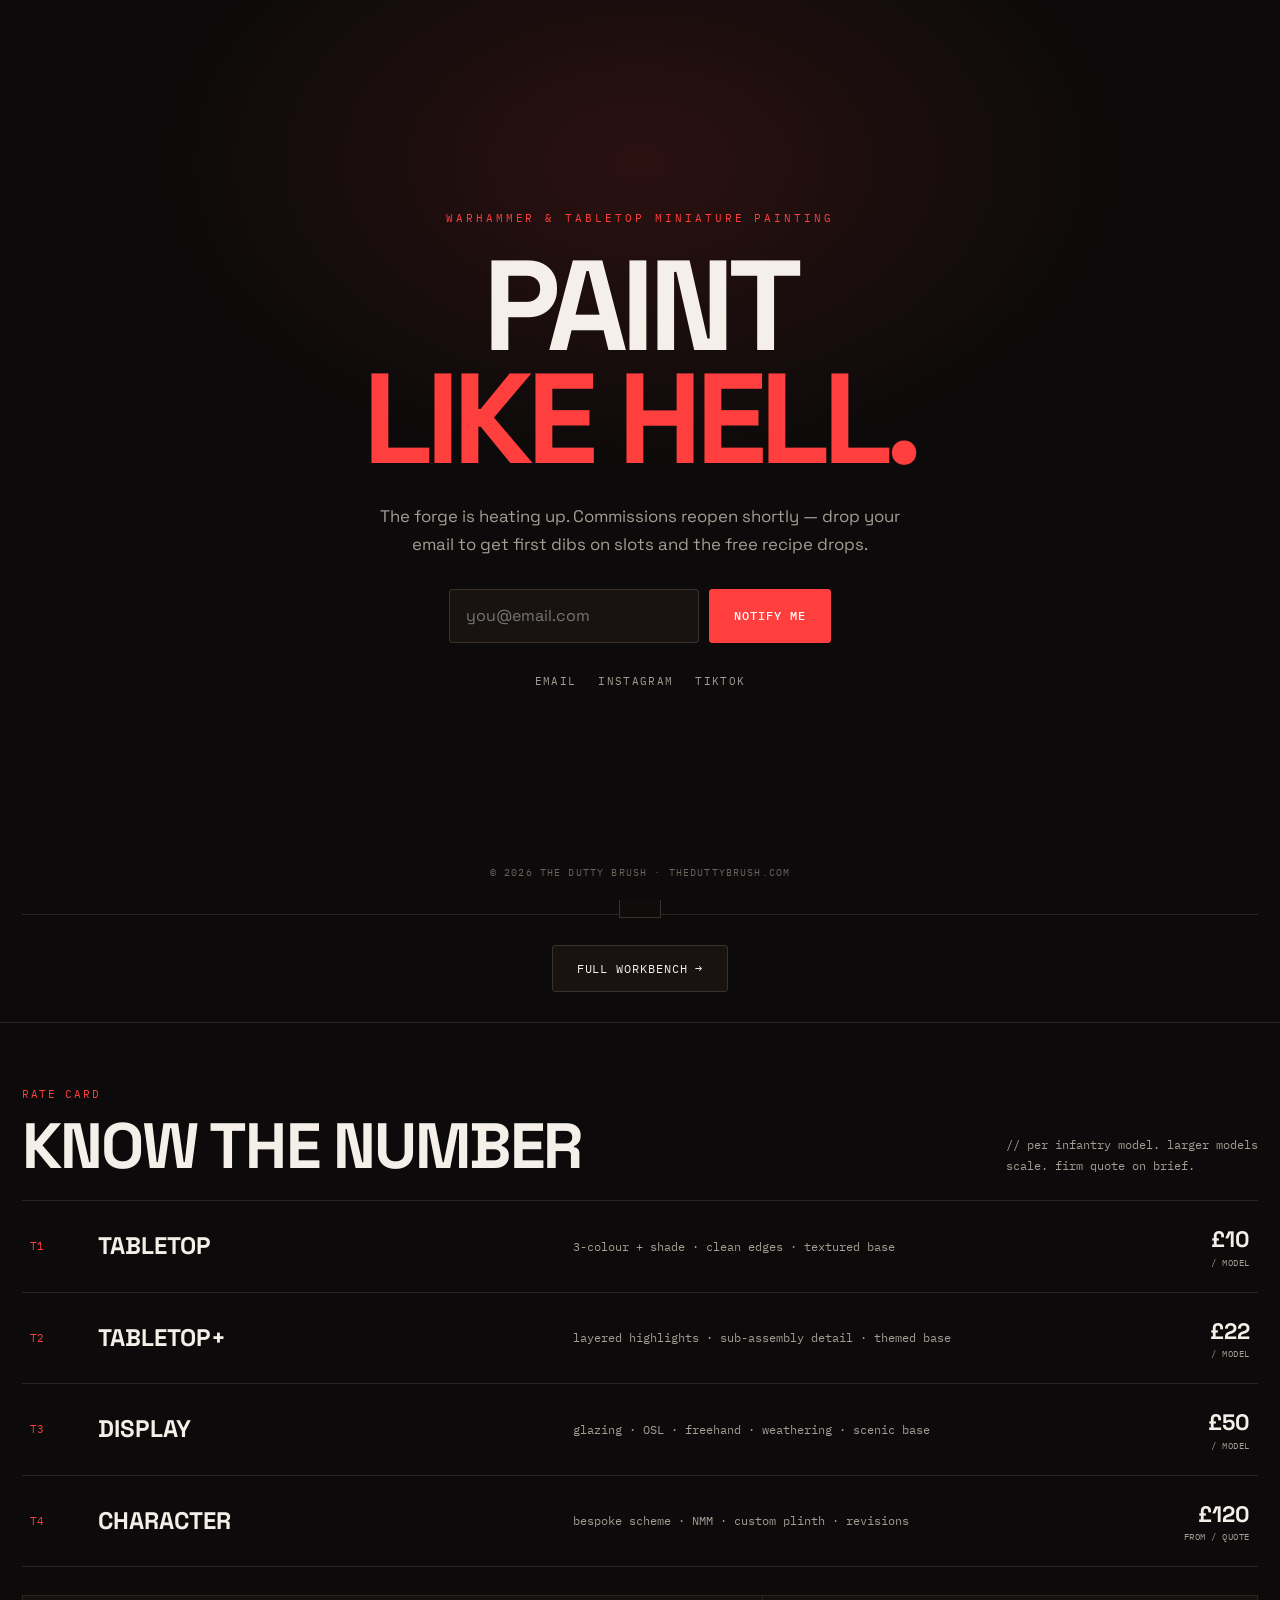
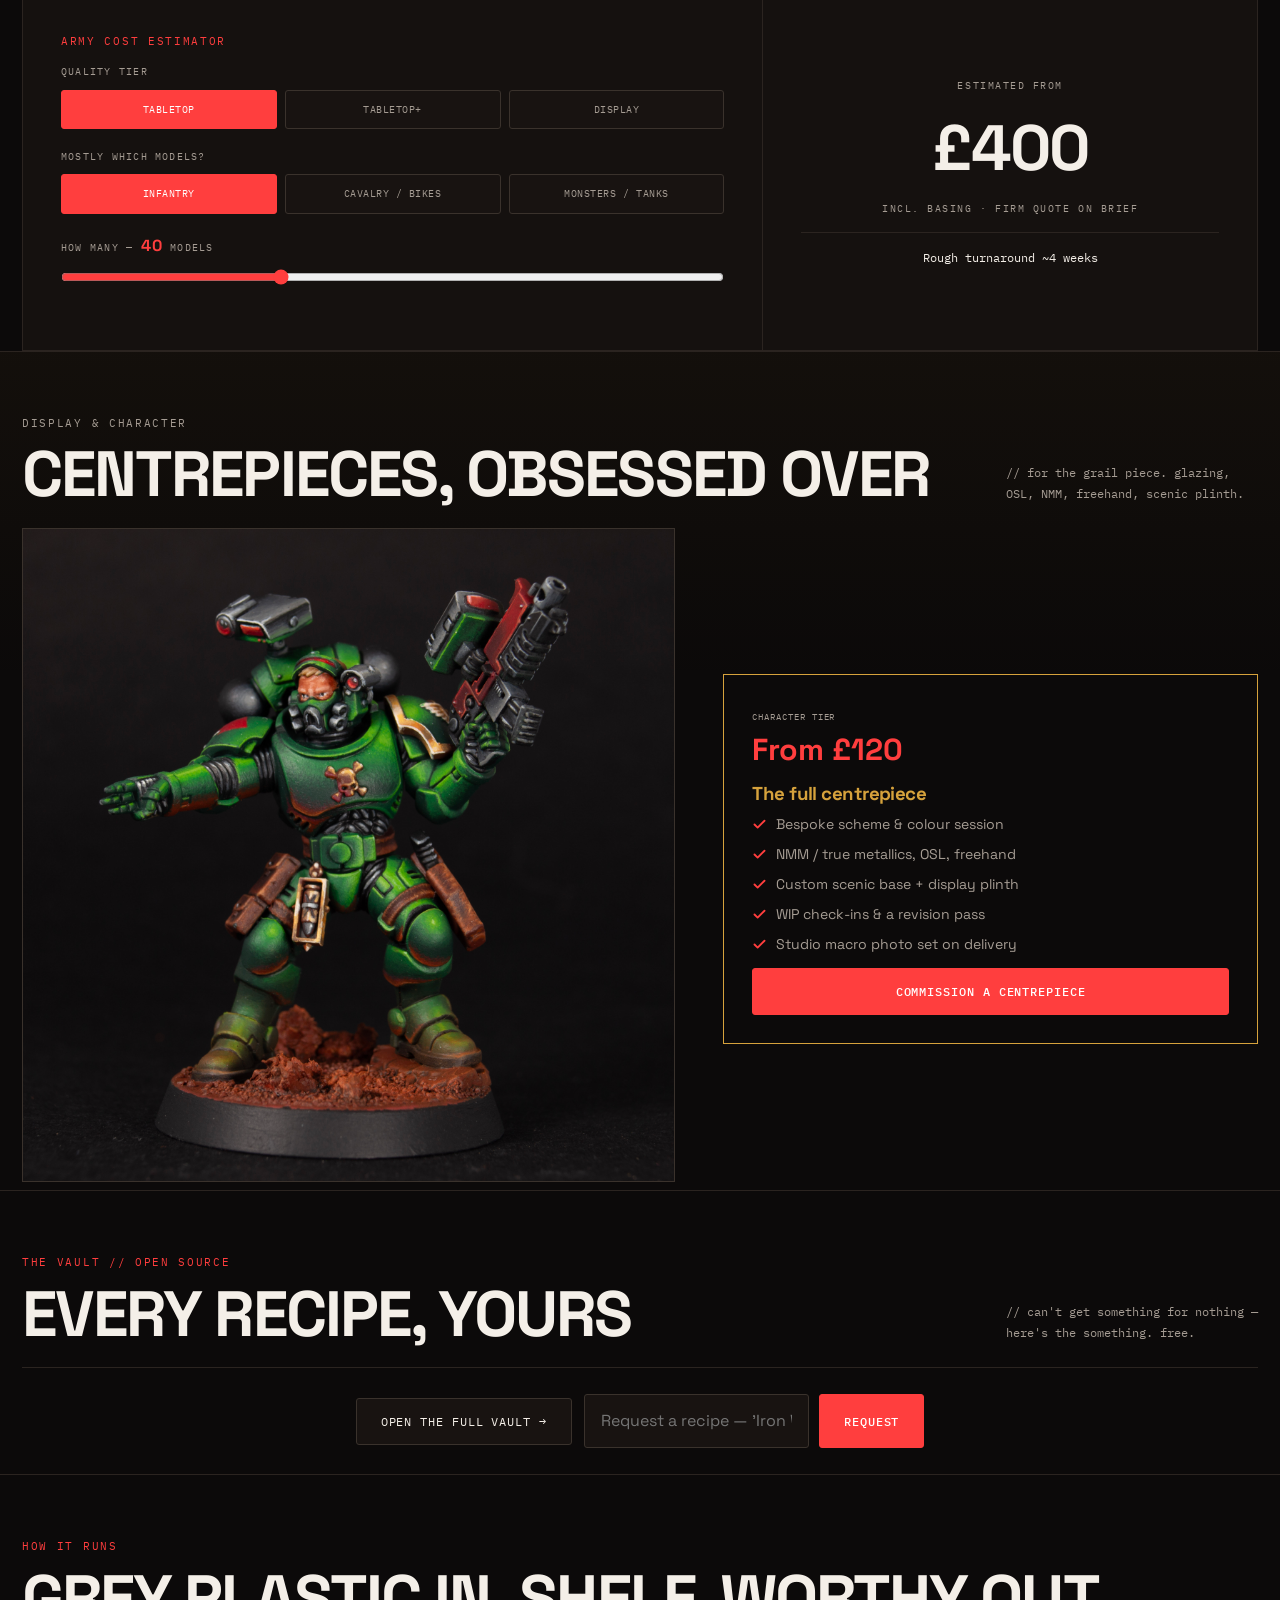
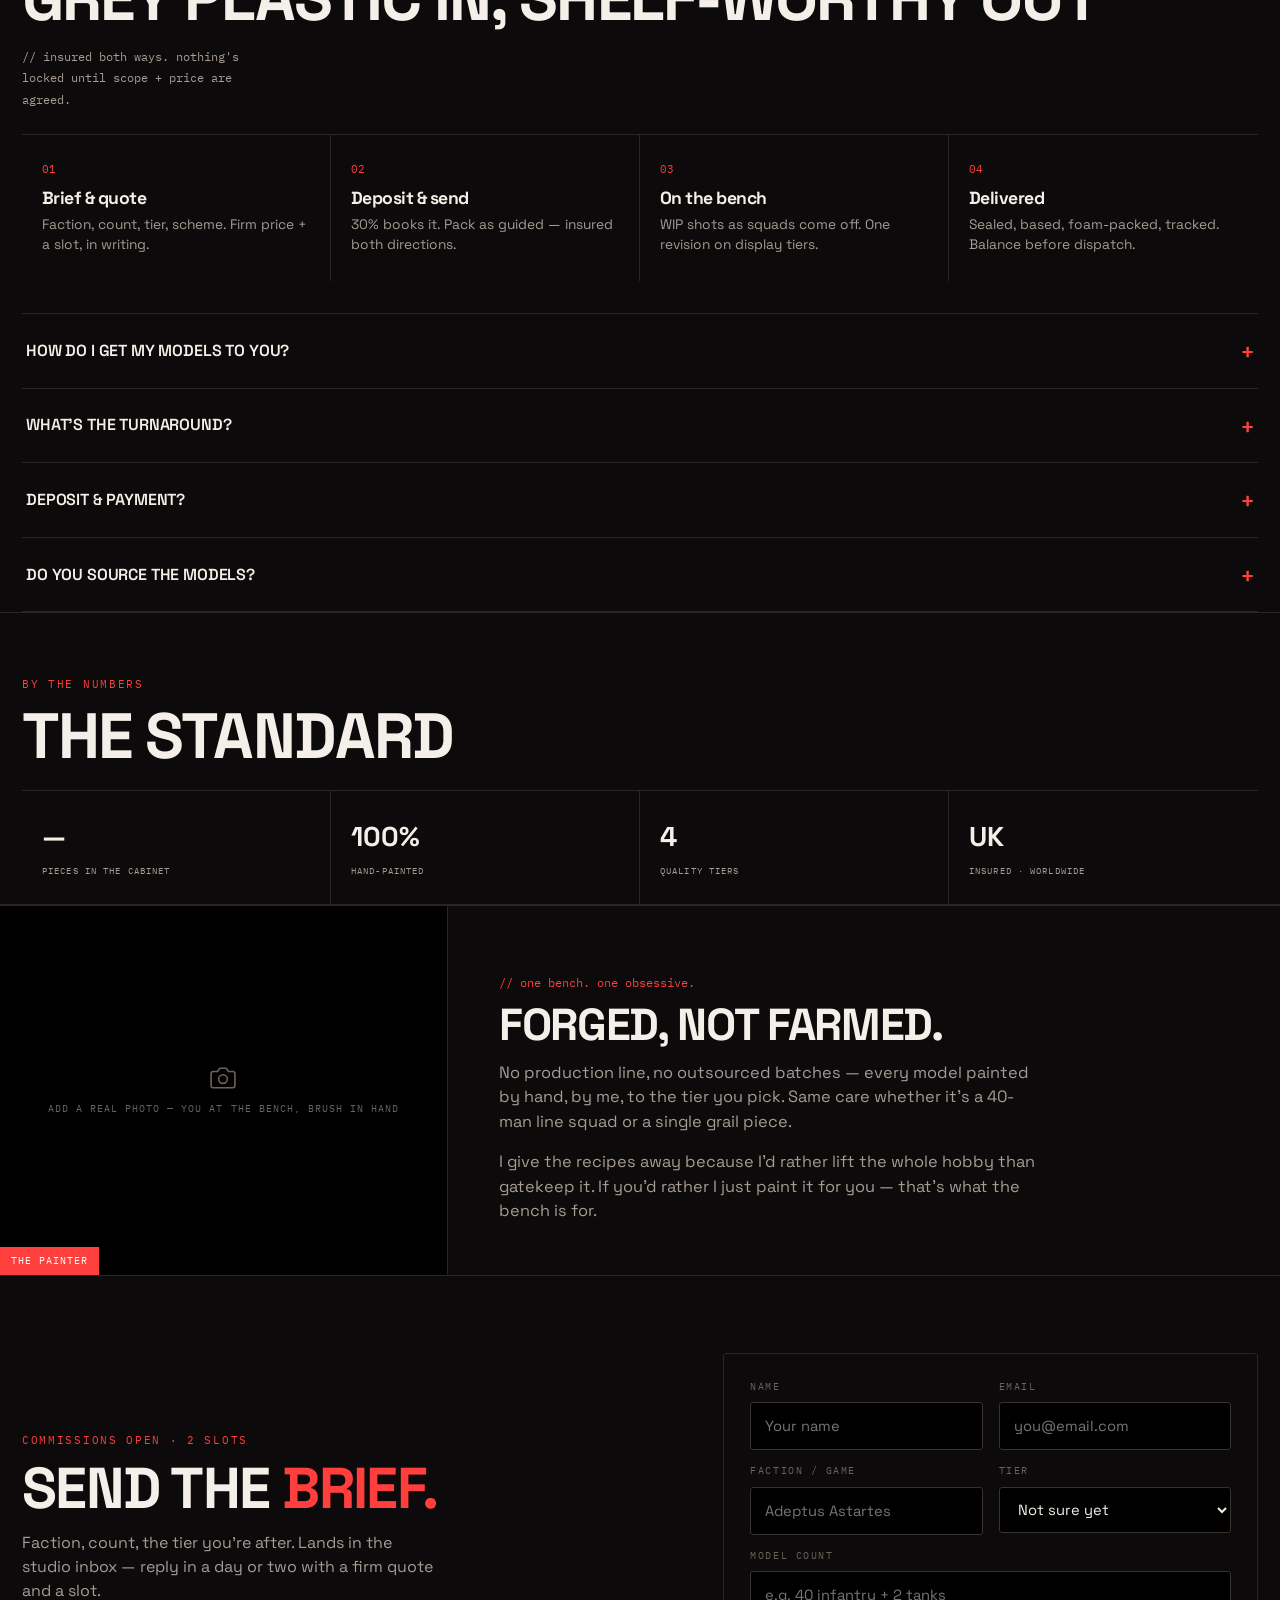
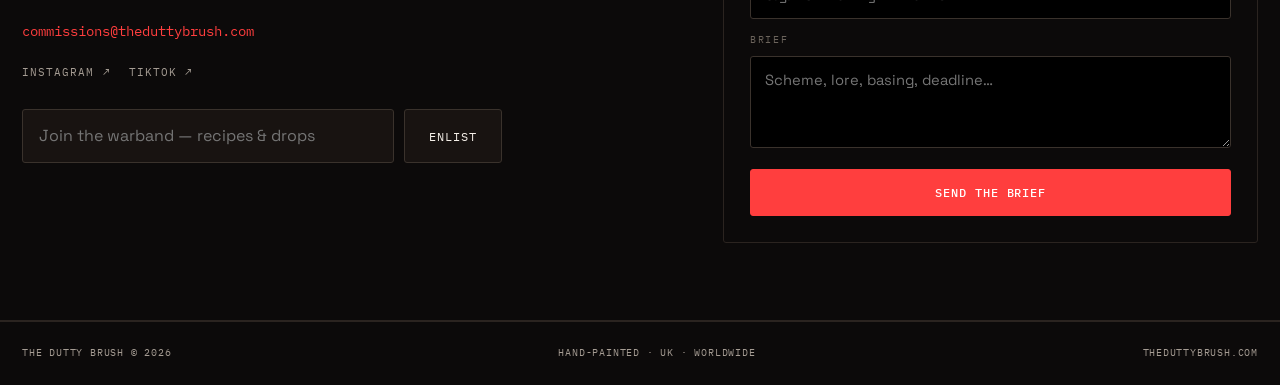
==== commit e77815db: "feat: add Coming Soon gate over the homepage - Full-screen splash with newsletter capture (wired to " ====
--- a/index.html
+++ b/index.html
@@ -22,6 +22,21 @@
   <link rel="preload" as="image" href="assets/img/work/work-01.jpg">
   <link href="https://fonts.googleapis.com/css2?family=Space+Grotesk:wght@400;500;700&family=IBM+Plex+Mono:wght@400;500;600&display=swap" rel="stylesheet">
   <link rel="stylesheet" href="assets/css/forge.css">
+  <style>
+    /* Coming-soon gate (remove this block + #coming-soon markup at launch) */
+    #coming-soon{position:fixed;inset:0;z-index:9999;background:var(--bg);display:flex;flex-direction:column;align-items:center;justify-content:center;text-align:center;padding:32px;
+      background-image:radial-gradient(820px 520px at 50% 18%,rgba(255,62,62,.13),transparent 60%)}
+    #coming-soon .cs-eyebrow{font-family:var(--mono);font-size:.66rem;letter-spacing:.28em;text-transform:uppercase;color:var(--acc);margin-bottom:24px}
+    #coming-soon .cs-title{font-size:clamp(3rem,12vw,8rem);font-weight:700;letter-spacing:-.05em;text-transform:uppercase;line-height:.88}
+    #coming-soon .cs-title span{color:var(--acc)}
+    #coming-soon .cs-sub{max-width:48ch;color:var(--soft);margin:26px 0 0;font-size:1.05rem;line-height:1.7}
+    #coming-soon .cs-news{display:flex;gap:10px;margin-top:30px;flex-wrap:wrap;justify-content:center}
+    #coming-soon .cs-news input{background:var(--panel);border:1px solid var(--line-2);border-radius:var(--r);padding:14px 16px;min-width:250px;color:var(--ink)}
+    #coming-soon .cs-news input:focus{outline:none;border-color:var(--acc-line)}
+    #coming-soon .cs-socials{display:flex;gap:22px;margin-top:30px;font-family:var(--mono);font-size:.7rem;letter-spacing:.12em;text-transform:uppercase}
+    #coming-soon .cs-socials a{color:var(--soft)}#coming-soon .cs-socials a:hover{color:var(--acc)}
+    #coming-soon .cs-foot{position:absolute;bottom:20px;font-family:var(--mono);font-size:.6rem;letter-spacing:.12em;text-transform:uppercase;color:var(--faint)}
+  </style>
   <script type="application/ld+json">
   {"@context":"https://schema.org","@type":"ProfessionalService","name":"The Dutty Brush",
    "description":"Warhammer and tabletop miniature painting commission studio.","url":"https://theduttybrush.com/",
@@ -30,6 +45,21 @@
   </script>
 </head>
 <body>
+
+  <!-- ===== COMING SOON GATE (default for the public; bypass with ?preview) ===== -->
+  <div id="coming-soon">
+    <span class="cs-eyebrow">Warhammer &amp; tabletop miniature painting</span>
+    <h1 class="cs-title">PAINT<br><span>LIKE HELL.</span></h1>
+    <p class="cs-sub">The forge is heating up. Commissions reopen shortly — drop your email to get first dibs on slots and the free recipe drops.</p>
+    <form class="cs-news" id="cs-news"><input type="email" id="cs-email" placeholder="you@email.com" aria-label="Email" required><button class="btn btn-acc" type="submit">Notify me</button></form>
+    <div class="cs-socials">
+      <a href="mailto:commissions@theduttybrush.com">Email</a>
+      <a href="https://instagram.com/duttyclem" target="_blank" rel="noopener">Instagram</a>
+      <a href="https://www.tiktok.com/@theduttybrush" target="_blank" rel="noopener">TikTok</a>
+    </div>
+    <div class="cs-foot">© <span data-year>2026</span> The Dutty Brush · theduttybrush.com</div>
+  </div>
+  <script>(function(){try{var p=new URLSearchParams(location.search);if(p.has('preview'))localStorage.setItem('tdb_preview','1');if(p.has('exit'))localStorage.removeItem('tdb_preview');if(localStorage.getItem('tdb_preview')){var el=document.getElementById('coming-soon');if(el)el.parentNode.removeChild(el);}}catch(e){}})();</script>
 
   <div class="ticker"><div class="run">
     <span><b>Commissions OPEN</b></span><span>// 2 slots this month</span><span>insured both ways</span><span>UK · ships worldwide</span><span>recipes free in The Vault</span><span>no slapchop · no batch farms</span>
